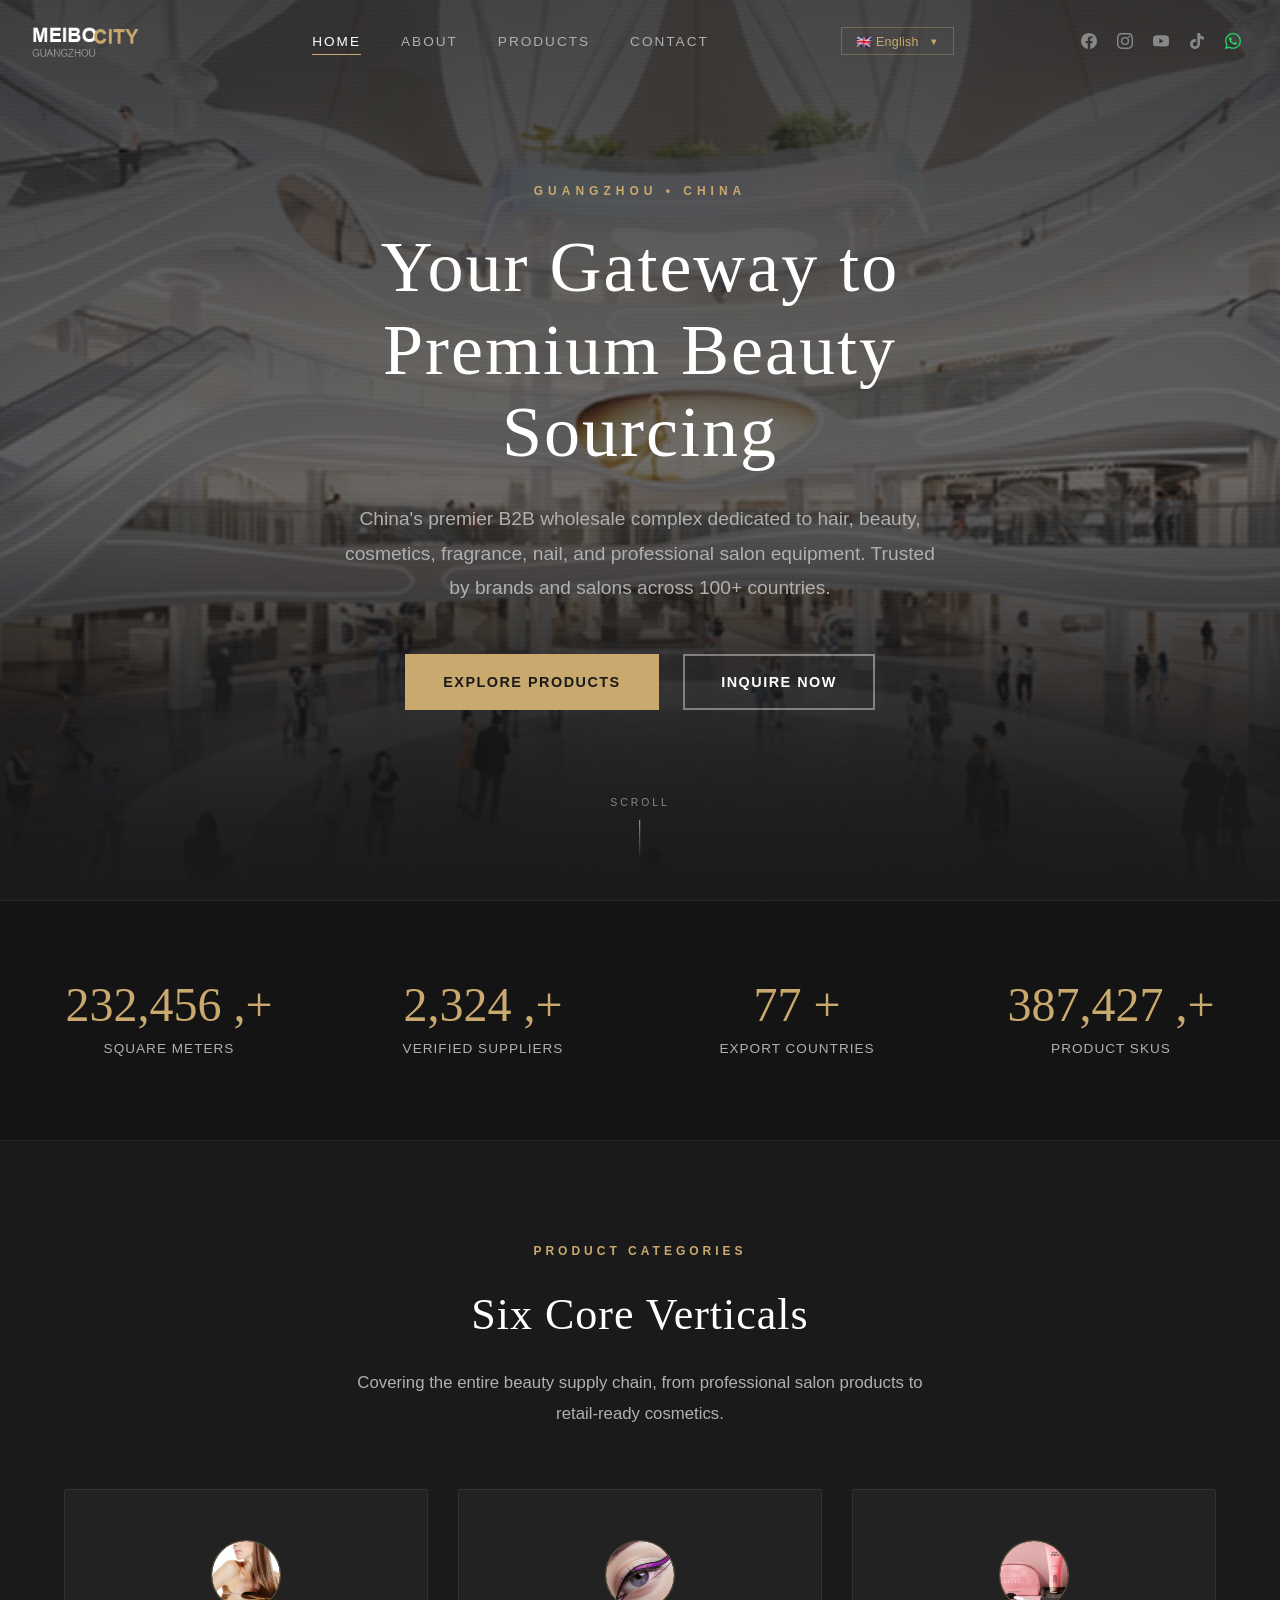
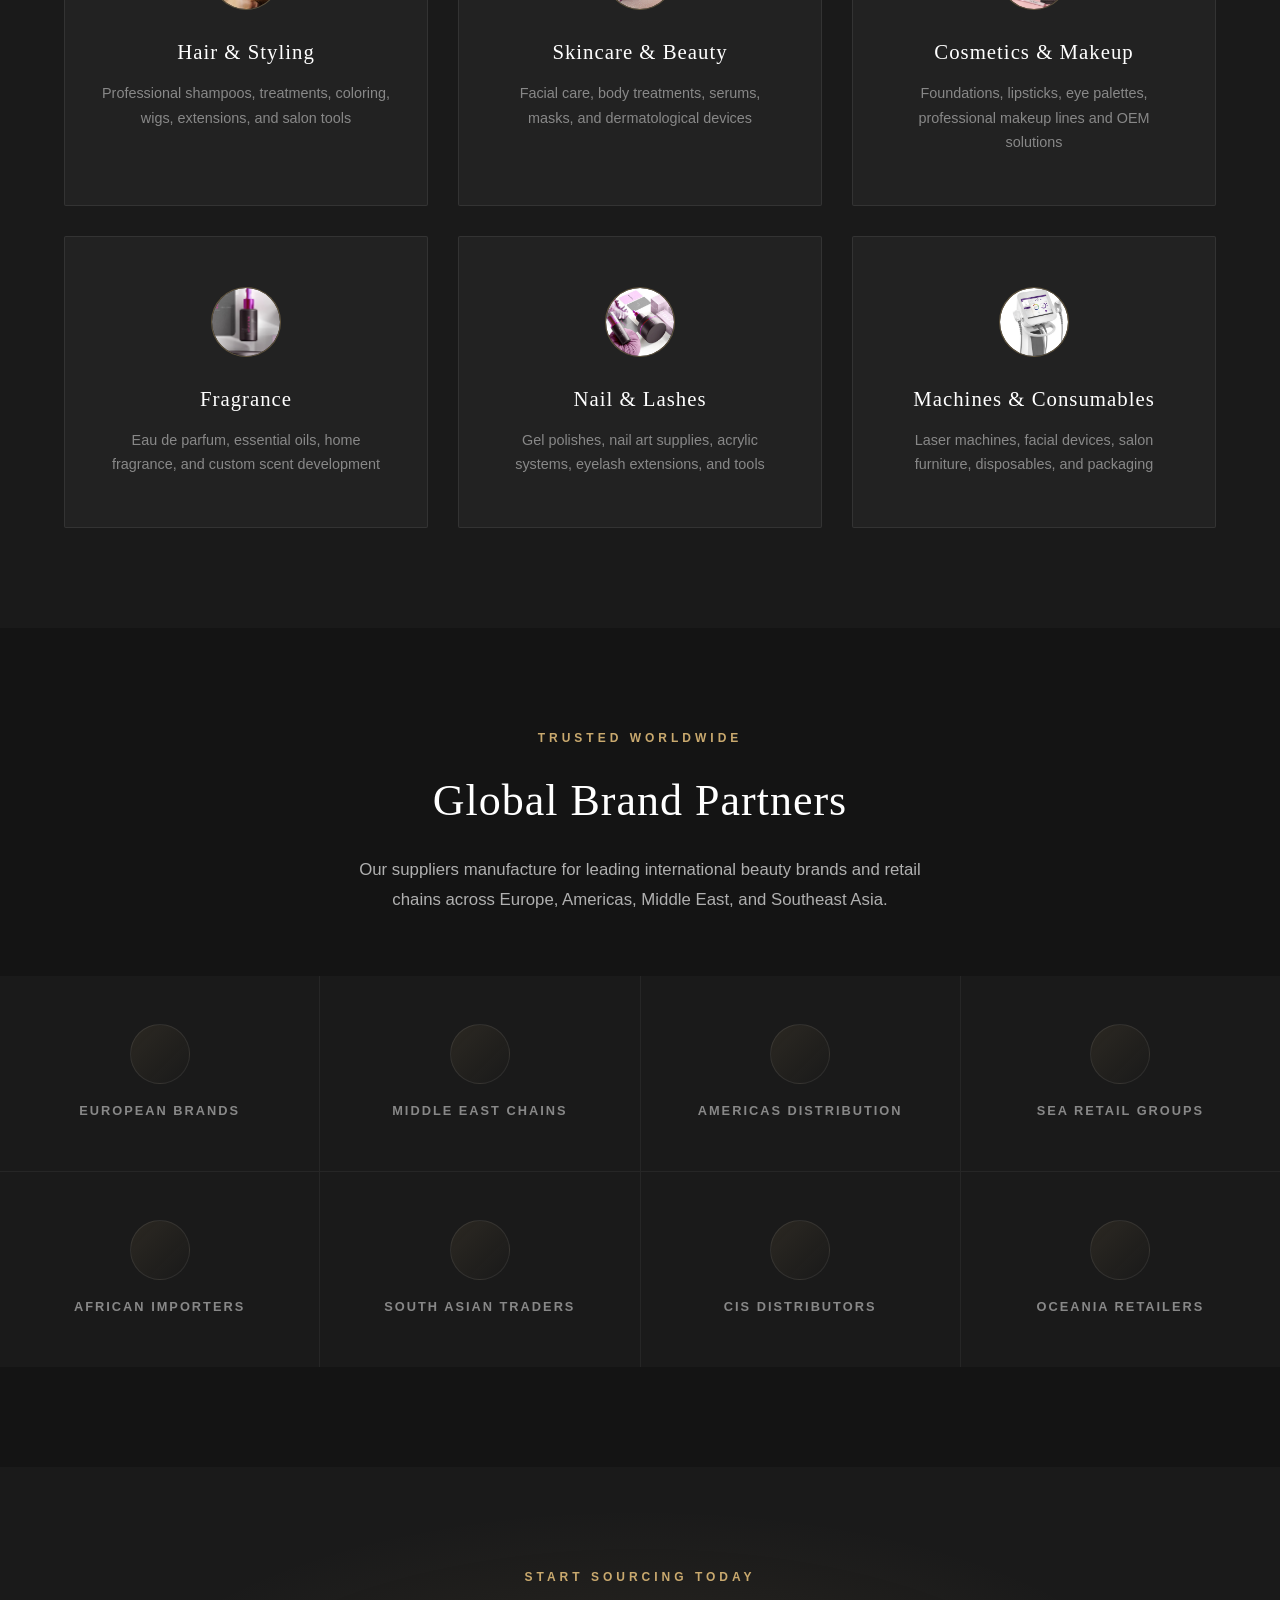
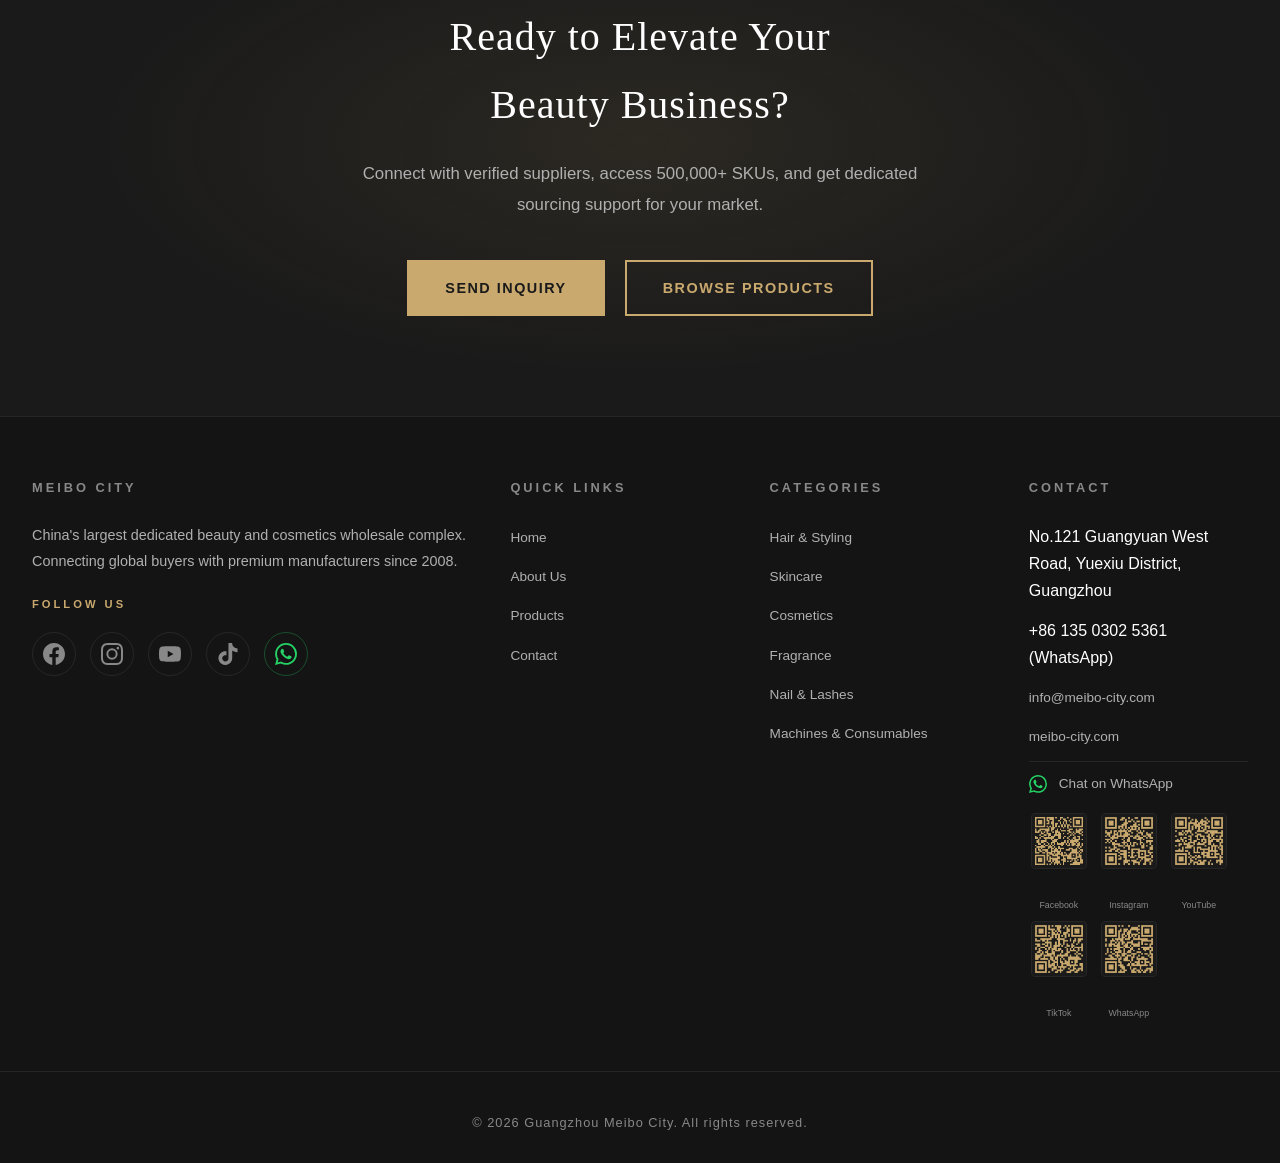
==== index.html @ 860bfc5b "Initial deploy" ====
<!DOCTYPE html>
<html lang="en">
<head>
  <meta charset="UTF-8">
  <meta name="viewport" content="width=device-width, initial-scale=1.0">
  <meta name="description" content="Guangzhou Meibo City - China's premier B2B wholesale hub for hair, beauty, cosmetics, fragrance, nail, and salon equipment. Serving beauty salons and brands worldwide.">
  <meta name="keywords" content="Meibo City, Guangzhou beauty wholesale, hair products wholesale, beauty salon supply, cosmetics wholesale China, nail supply wholesale, salon equipment China, B2B beauty marketplace">
  <meta name="author" content="Guangzhou Meibo City">
  <meta name="robots" content="index, follow">
  <link rel="canonical" href="https://meibo-city.com/">

  <meta property="og:title" content="Guangzhou Meibo City - Premier Beauty B2B Hub">
  <meta property="og:description" content="China's largest beauty & cosmetics wholesale complex. Connecting global buyers with premium suppliers.">
  <meta property="og:url" content="https://meibo-city.com/">
  <meta property="og:type" content="website">
  <meta property="og:site_name" content="Guangzhou Meibo City">
  <meta property="og:locale" content="en_US">

  <meta name="twitter:card" content="summary_large_image">
  <meta name="twitter:title" content="Guangzhou Meibo City - Premier Beauty B2B Hub">
  <meta name="twitter:description" content="China's largest beauty & cosmetics wholesale complex. Connecting global buyers with premium suppliers.">

  <script type="application/ld+json">
  {
    "@context": "https://schema.org",
    "@type": "Organization",
    "name": "Guangzhou Meibo City",
    "url": "https://meibo-city.com",
    "description": "Premier B2B wholesale complex for beauty, hair, cosmetics, fragrance, nail, and salon equipment products.",
    "address": {
      "@type": "PostalAddress",
      "addressLocality": "Guangzhou",
      "addressRegion": "Guangdong",
      "addressCountry": "CN"
    },
    "contactPoint": {
      "@type": "ContactPoint",
      "email": "info@meibo-city.com",
      "contactType": "Sales"
    },
    "sameAs": [
      "https://www.facebook.com/share/1E4ckV6qpv/?mibextid=wwXIfr",
      "https://www.instagram.com/meibocity?igsh=azI5anU0ZTc2cTl3&utm_source=qr",
      "https://youtube.com/@meibocity?si=f6Dp0Gw7u1G5l-f3",
      "https://www.tiktok.com/@meibocity?_r=1&_t=ZS-95cQSNsgq07",
      "https://wa.me/message/3232HV433SLJE1"
    ]
  }
  </script>

  <title>Guangzhou Meibo City - Premier Beauty & Cosmetics B2B Wholesale Hub</title>
  <link rel="stylesheet" href="assets/css/style.css">
  <link rel="icon" type="image/png" href="assets/images/favicon.png">
</head>
<body>

  <header class="site-header">
    <div class="header-inner">
      <a href="index.html" class="logo"><img src="assets/images/logo.png" alt="MEIBO CITY Guangzhou" height="42"></a>
      <nav class="main-nav">
        <ul>
          <li><a href="index.html" class="active" data-i18n="nav.home">Home</a></li>
          <li><a href="about.html" data-i18n="nav.about">About</a></li>
          <li><a href="products.html" data-i18n="nav.products">Products</a></li>
          <li><a href="contact.html" data-i18n="nav.contact">Contact</a></li>
        </ul>
      </nav>
      <div id="lang-switcher" class="lang-switcher"></div>
      <div class="header-social">
          <a href="https://www.facebook.com/share/1E4ckV6qpv/?mibextid=wwXIfr" class="header-social-icon" target="_blank" rel="noopener noreferrer" aria-label="Facebook"><svg xmlns="http://www.w3.org/2000/svg" width="16" height="16" viewBox="0 0 24 24" fill="currentColor"><path d="M24 12.073c0-6.627-5.373-12-12-12s-12 5.373-12 12c0 5.99 4.388 10.954 10.125 11.854v-8.385H7.078v-3.47h3.047V9.43c0-3.007 1.792-4.669 4.533-4.669 1.312 0 2.686.235 2.686.235v2.953H15.83c-1.491 0-1.956.925-1.956 1.874v2.25h3.328l-.532 3.47h-2.796v8.385C19.612 23.027 24 18.062 24 12.073z"/></svg></a>
          <a href="https://www.instagram.com/meibocity?igsh=azI5anU0ZTc2cTl3&utm_source=qr" class="header-social-icon" target="_blank" rel="noopener noreferrer" aria-label="Instagram"><svg xmlns="http://www.w3.org/2000/svg" width="16" height="16" viewBox="0 0 24 24" fill="currentColor"><path d="M12 2.163c3.204 0 3.584.012 4.85.07 3.252.148 4.771 1.691 4.919 4.919.058 1.265.069 1.645.069 4.849 0 3.205-.012 3.584-.069 4.849-.149 3.225-1.664 4.771-4.919 4.919-1.266.058-1.644.07-4.85.07-3.204 0-3.584-.012-4.849-.07-3.26-.149-4.771-1.699-4.919-4.92-.058-1.265-.07-1.644-.07-4.849 0-3.204.013-3.583.07-4.849.149-3.227 1.664-4.771 4.919-4.919 1.266-.057 1.645-.069 4.849-.069zM12 0C8.741 0 8.333.014 7.053.072 2.695.272.273 2.69.073 7.052.014 8.333 0 8.741 0 12c0 3.259.014 3.668.072 4.948.2 4.358 2.618 6.78 6.98 6.98C8.333 23.986 8.741 24 12 24c3.259 0 3.668-.014 4.948-.072 4.354-.2 6.782-2.618 6.979-6.98.059-1.28.073-1.689.073-4.948 0-3.259-.014-3.667-.072-4.947-.196-4.354-2.617-6.78-6.979-6.98C15.668.014 15.259 0 12 0zm0 5.838a6.162 6.162 0 100 12.324 6.162 6.162 0 000-12.324zM12 16a4 4 0 110-8 4 4 0 010 8zm6.406-11.845a1.44 1.44 0 100 2.881 1.44 1.44 0 000-2.881z"/></svg></a>
          <a href="https://youtube.com/@meibocity?si=f6Dp0Gw7u1G5l-f3" class="header-social-icon" target="_blank" rel="noopener noreferrer" aria-label="Youtube"><svg xmlns="http://www.w3.org/2000/svg" width="16" height="16" viewBox="0 0 24 24" fill="currentColor"><path d="M23.498 6.186a3.016 3.016 0 00-2.122-2.136C19.505 3.545 12 3.545 12 3.545s-7.505 0-9.377.505A3.017 3.017 0 00.502 6.186C0 8.07 0 12 0 12s0 3.93.502 5.814a3.016 3.016 0 002.122 2.136c1.871.505 9.376.505 9.376.505s7.505 0 9.377-.505a3.015 3.015 0 002.122-2.136C24 15.93 24 12 24 12s0-3.93-.502-5.814zM9.545 15.568V8.432L15.818 12l-6.273 3.568z"/></svg></a>
          <a href="https://www.tiktok.com/@meibocity?_r=1&_t=ZS-95cQSNsgq07" class="header-social-icon" target="_blank" rel="noopener noreferrer" aria-label="Tiktok"><svg xmlns="http://www.w3.org/2000/svg" width="16" height="16" viewBox="0 0 24 24" fill="currentColor"><path d="M12.525.02c1.31-.02 2.61-.01 3.91-.02.08 1.53.63 3.09 1.75 4.17 1.12 1.11 2.7 1.62 4.24 1.79v4.03c-1.44-.05-2.89-.35-4.2-.97-.57-.26-1.1-.59-1.62-.93-.01 2.92.01 5.84-.02 8.75-.08 1.4-.54 2.79-1.35 3.94-1.31 1.92-3.58 3.17-5.91 3.21-1.43.08-2.86-.31-4.08-1.03-2.02-1.19-3.44-3.37-3.65-5.71-.02-.5-.03-1-.01-1.49.18-1.9 1.12-3.72 2.58-4.96 1.66-1.44 3.98-2.13 6.15-1.72.02 1.48-.04 2.96-.04 4.44-.99-.32-2.15-.23-3.02.37-.63.41-1.11 1.04-1.36 1.75-.21.51-.15 1.07-.14 1.61.24 1.64 1.82 3.02 3.5 2.87 1.12-.01 2.19-.66 2.77-1.61.19-.33.4-.67.41-1.06.1-1.79.06-3.57.07-5.36.01-4.03-.01-8.05.02-12.07z"/></svg></a>
          <a href="https://wa.me/message/3232HV433SLJE1" class="header-social-icon header-social-wa" target="_blank" rel="noopener noreferrer" aria-label="Whatsapp"><svg xmlns="http://www.w3.org/2000/svg" width="16" height="16" viewBox="0 0 24 24" fill="currentColor"><path d="M17.472 14.382c-.297-.149-1.758-.867-2.03-.967-.273-.099-.471-.148-.67.15-.197.297-.767.966-.94 1.164-.173.199-.347.223-.644.075-.297-.15-1.255-.463-2.39-1.475-.883-.788-1.48-1.761-1.653-2.059-.173-.297-.018-.458.13-.606.134-.133.298-.347.446-.52.149-.174.198-.298.298-.497.099-.198.05-.371-.025-.52-.075-.149-.669-1.612-.916-2.207-.242-.579-.487-.5-.669-.51-.173-.008-.371-.01-.57-.01-.198 0-.52.074-.792.372-.272.297-1.04 1.016-1.04 2.479 0 1.462 1.065 2.875 1.213 3.074.149.198 2.096 3.2 5.077 4.487.709.306 1.262.489 1.694.625.712.227 1.36.195 1.871.118.571-.085 1.758-.719 2.006-1.413.248-.694.248-1.289.173-1.413-.074-.124-.272-.198-.57-.347m-5.421 7.403h-.004a9.87 9.87 0 01-5.031-1.378l-.361-.214-3.741.982.998-3.648-.235-.374a9.86 9.86 0 01-1.51-5.26c.001-5.45 4.436-9.884 9.888-9.884 2.64 0 5.122 1.03 6.988 2.898a9.825 9.825 0 012.893 6.994c-.003 5.45-4.437 9.884-9.885 9.884m8.413-18.297A11.815 11.815 0 0012.05 0C5.495 0 .16 5.335.157 11.892c0 2.096.547 4.142 1.588 5.945L.057 24l6.305-1.654a11.882 11.882 0 005.683 1.448h.005c6.554 0 11.89-5.335 11.893-11.893a11.821 11.821 0 00-3.48-8.413z"/></svg></a>
      </div>
      <div class="menu-toggle">
        <span></span>
        <span></span>
        <span></span>
      </div>
    </div>
  </header>

  <section class="hero hero-bg" id="home">
    <div class="hero-content">
      <p class="hero-tag" data-i18n="index.hero.tag">Guangzhou &bull; China</p>
      <h1 class="hero-title" data-i18n="index.hero.title">Your Gateway to<br>Premium Beauty Sourcing</h1>
      <p class="hero-subtitle" data-i18n="index.hero.subtitle">
        China's premier B2B wholesale complex dedicated to hair, beauty, cosmetics,
        fragrance, nail, and professional salon equipment. Trusted by brands and
        salons across 100+ countries.
      </p>
      <div class="hero-cta">
        <a href="products.html" class="btn btn-gold" data-i18n="index.hero.cta1">Explore Products</a>
        <a href="contact.html" class="btn btn-outline" data-i18n="index.hero.cta2">Inquire Now</a>
      </div>
    </div>
    <div class="hero-scroll">
      <span data-i18n="index.hero.scroll">Scroll</span>
      <div class="line"></div>
    </div>
  </section>

  <section class="stats-section">
    <div class="stats-grid">
      <div class="stat-item reveal">
        <div class="stat-number" data-target="300000">300,000+</div>
        <div class="stat-label" data-i18n="index.stats.sqm">Square Meters</div>
      </div>
      <div class="stat-item reveal">
        <div class="stat-number" data-target="3000">3,000+</div>
        <div class="stat-label" data-i18n="index.stats.suppliers">Verified Suppliers</div>
      </div>
      <div class="stat-item reveal">
        <div class="stat-number" data-target="100">100+</div>
        <div class="stat-label" data-i18n="index.stats.countries">Export Countries</div>
      </div>
      <div class="stat-item reveal">
        <div class="stat-number" data-target="500000">500,000+</div>
        <div class="stat-label" data-i18n="index.stats.sku">Product SKUs</div>
      </div>
    </div>
  </section>

  <section class="section-padding" id="categories">
    <div class="container">
      <div class="section-header reveal">
        <span class="section-tag" data-i18n="index.cat.tag">Product Categories</span>
        <h2 class="section-title" data-i18n="index.cat.title">Six Core Verticals</h2>
        <p class="section-subtitle" data-i18n="index.cat.subtitle">
          Covering the entire beauty supply chain, from professional salon products
          to retail-ready cosmetics.
        </p>
      </div>
      <div class="categories-grid">
        <a href="products.html" class="category-card reveal">
          <div class="category-icon"><img src="assets/images/category-hair.jpg" alt="Hair &amp; Styling" loading="lazy"></div>
          <h3 data-i18n="index.cat.hair">Hair &amp; Styling</h3>
          <p data-i18n="index.cat.hair.desc">Professional shampoos, treatments, coloring, wigs, extensions, and salon tools</p>
        </a>
        <a href="products.html" class="category-card reveal">
          <div class="category-icon"><img src="assets/images/category-skincare.jpg" alt="Skincare &amp; Beauty" loading="lazy"></div>
          <h3 data-i18n="index.cat.skincare">Skincare &amp; Beauty</h3>
          <p data-i18n="index.cat.skincare.desc">Facial care, body treatments, serums, masks, and dermatological devices</p>
        </a>
        <a href="products.html" class="category-card reveal">
          <div class="category-icon"><img src="assets/images/category-cosmetics.jpg" alt="Cosmetics &amp; Makeup" loading="lazy"></div>
          <h3 data-i18n="index.cat.cosmetics">Cosmetics &amp; Makeup</h3>
          <p data-i18n="index.cat.cosmetics.desc">Foundations, lipsticks, eye palettes, professional makeup lines and OEM solutions</p>
        </a>
        <a href="products.html" class="category-card reveal">
          <div class="category-icon"><img src="assets/images/category-packaging.jpg" alt="Fragrance" loading="lazy"></div>
          <h3 data-i18n="index.cat.fragrance">Fragrance</h3>
          <p data-i18n="index.cat.fragrance.desc">Eau de parfum, essential oils, home fragrance, and custom scent development</p>
        </a>
        <a href="products.html" class="category-card reveal">
          <div class="category-icon"><img src="assets/images/category-oem.jpg" alt="Nail &amp; Lashes" loading="lazy"></div>
          <h3 data-i18n="index.cat.nail">Nail &amp; Lashes</h3>
          <p data-i18n="index.cat.nail.desc">Gel polishes, nail art supplies, acrylic systems, eyelash extensions, and tools</p>
        </a>
        <a href="products.html" class="category-card reveal">
          <div class="category-icon"><img src="assets/images/category-equipment.jpg" alt="Machines &amp; Consumables" loading="lazy"></div>
          <h3 data-i18n="index.cat.machines">Machines &amp; Consumables</h3>
          <p data-i18n="index.cat.machines.desc">Laser machines, facial devices, salon furniture, disposables, and packaging</p>
        </a>
      </div>
    </div>
  </section>

  <section class="partners-section section-padding">
    <div class="container">
      <div class="section-header reveal">
        <span class="section-tag" data-i18n="index.partners.tag">Trusted Worldwide</span>
        <h2 class="section-title" data-i18n="index.partners.title">Global Brand Partners</h2>
        <p class="section-subtitle" data-i18n="index.partners.subtitle">
          Our suppliers manufacture for leading international beauty brands and
          retail chains across Europe, Americas, Middle East, and Southeast Asia.
        </p>
      </div>
    </div>
    <div class="partners-grid reveal">
      <div class="partner-item"><div class="partner-placeholder"><div class="partner-icon"></div><span class="partner-name" data-i18n="index.partner.eu">European Brands</span></div></div>
      <div class="partner-item"><div class="partner-placeholder"><div class="partner-icon"></div><span class="partner-name" data-i18n="index.partner.me">Middle East Chains</span></div></div>
      <div class="partner-item"><div class="partner-placeholder"><div class="partner-icon"></div><span class="partner-name" data-i18n="index.partner.am">Americas Distribution</span></div></div>
      <div class="partner-item"><div class="partner-placeholder"><div class="partner-icon"></div><span class="partner-name" data-i18n="index.partner.sea">SEA Retail Groups</span></div></div>
      <div class="partner-item"><div class="partner-placeholder"><div class="partner-icon"></div><span class="partner-name" data-i18n="index.partner.af">African Importers</span></div></div>
      <div class="partner-item"><div class="partner-placeholder"><div class="partner-icon"></div><span class="partner-name" data-i18n="index.partner.sa">South Asian Traders</span></div></div>
      <div class="partner-item"><div class="partner-placeholder"><div class="partner-icon"></div><span class="partner-name" data-i18n="index.partner.cis">CIS Distributors</span></div></div>
      <div class="partner-item"><div class="partner-placeholder"><div class="partner-icon"></div><span class="partner-name" data-i18n="index.partner.oc">Oceania Retailers</span></div></div>
    </div>
  </section>

  <section class="cta-section" id="cta">
    <div class="container reveal">
      <span class="section-tag" data-i18n="index.cta.tag">Start Sourcing Today</span>
      <h2 class="section-title" data-i18n="index.cta.title">Ready to Elevate Your<br>Beauty Business?</h2>
      <p class="section-subtitle" data-i18n="index.cta.subtitle">
        Connect with verified suppliers, access 500,000+ SKUs, and get dedicated
        sourcing support for your market.
      </p>
      <div class="cta-buttons">
        <a href="contact.html" class="btn btn-gold" data-i18n="index.cta.btn1">Send Inquiry</a>
        <a href="products.html" class="btn btn-outline-gold" data-i18n="index.cta.btn2">Browse Products</a>
      </div>
    </div>
  </section>

  <footer class="site-footer">
    <div class="footer-grid">
      <div class="footer-col">
        <h4 data-i18n="footer.about.title">Meibo City</h4>
        <p data-i18n="footer.about.desc">
          China's largest dedicated beauty and cosmetics wholesale complex.
          Connecting global buyers with premium manufacturers since 2008.
        </p>
        <div class="footer-social">
          <span class="footer-follow-label">Follow Us</span>
          <a href="https://www.facebook.com/share/1E4ckV6qpv/?mibextid=wwXIfr" class="footer-social-icon" target="_blank" rel="noopener noreferrer" aria-label="Facebook"><svg xmlns="http://www.w3.org/2000/svg" width="22" height="22" viewBox="0 0 24 24" fill="currentColor"><path d="M24 12.073c0-6.627-5.373-12-12-12s-12 5.373-12 12c0 5.99 4.388 10.954 10.125 11.854v-8.385H7.078v-3.47h3.047V9.43c0-3.007 1.792-4.669 4.533-4.669 1.312 0 2.686.235 2.686.235v2.953H15.83c-1.491 0-1.956.925-1.956 1.874v2.25h3.328l-.532 3.47h-2.796v8.385C19.612 23.027 24 18.062 24 12.073z"/></svg></a>
          <a href="https://www.instagram.com/meibocity?igsh=azI5anU0ZTc2cTl3&utm_source=qr" class="footer-social-icon" target="_blank" rel="noopener noreferrer" aria-label="Instagram"><svg xmlns="http://www.w3.org/2000/svg" width="22" height="22" viewBox="0 0 24 24" fill="currentColor"><path d="M12 2.163c3.204 0 3.584.012 4.85.07 3.252.148 4.771 1.691 4.919 4.919.058 1.265.069 1.645.069 4.849 0 3.205-.012 3.584-.069 4.849-.149 3.225-1.664 4.771-4.919 4.919-1.266.058-1.644.07-4.85.07-3.204 0-3.584-.012-4.849-.07-3.26-.149-4.771-1.699-4.919-4.92-.058-1.265-.07-1.644-.07-4.849 0-3.204.013-3.583.07-4.849.149-3.227 1.664-4.771 4.919-4.919 1.266-.057 1.645-.069 4.849-.069zM12 0C8.741 0 8.333.014 7.053.072 2.695.272.273 2.69.073 7.052.014 8.333 0 8.741 0 12c0 3.259.014 3.668.072 4.948.2 4.358 2.618 6.78 6.98 6.98C8.333 23.986 8.741 24 12 24c3.259 0 3.668-.014 4.948-.072 4.354-.2 6.782-2.618 6.979-6.98.059-1.28.073-1.689.073-4.948 0-3.259-.014-3.667-.072-4.947-.196-4.354-2.617-6.78-6.979-6.98C15.668.014 15.259 0 12 0zm0 5.838a6.162 6.162 0 100 12.324 6.162 6.162 0 000-12.324zM12 16a4 4 0 110-8 4 4 0 010 8zm6.406-11.845a1.44 1.44 0 100 2.881 1.44 1.44 0 000-2.881z"/></svg></a>
          <a href="https://youtube.com/@meibocity?si=f6Dp0Gw7u1G5l-f3" class="footer-social-icon" target="_blank" rel="noopener noreferrer" aria-label="Youtube"><svg xmlns="http://www.w3.org/2000/svg" width="22" height="22" viewBox="0 0 24 24" fill="currentColor"><path d="M23.498 6.186a3.016 3.016 0 00-2.122-2.136C19.505 3.545 12 3.545 12 3.545s-7.505 0-9.377.505A3.017 3.017 0 00.502 6.186C0 8.07 0 12 0 12s0 3.93.502 5.814a3.016 3.016 0 002.122 2.136c1.871.505 9.376.505 9.376.505s7.505 0 9.377-.505a3.015 3.015 0 002.122-2.136C24 15.93 24 12 24 12s0-3.93-.502-5.814zM9.545 15.568V8.432L15.818 12l-6.273 3.568z"/></svg></a>
          <a href="https://www.tiktok.com/@meibocity?_r=1&_t=ZS-95cQSNsgq07" class="footer-social-icon" target="_blank" rel="noopener noreferrer" aria-label="Tiktok"><svg xmlns="http://www.w3.org/2000/svg" width="22" height="22" viewBox="0 0 24 24" fill="currentColor"><path d="M12.525.02c1.31-.02 2.61-.01 3.91-.02.08 1.53.63 3.09 1.75 4.17 1.12 1.11 2.7 1.62 4.24 1.79v4.03c-1.44-.05-2.89-.35-4.2-.97-.57-.26-1.1-.59-1.62-.93-.01 2.92.01 5.84-.02 8.75-.08 1.4-.54 2.79-1.35 3.94-1.31 1.92-3.58 3.17-5.91 3.21-1.43.08-2.86-.31-4.08-1.03-2.02-1.19-3.44-3.37-3.65-5.71-.02-.5-.03-1-.01-1.49.18-1.9 1.12-3.72 2.58-4.96 1.66-1.44 3.98-2.13 6.15-1.72.02 1.48-.04 2.96-.04 4.44-.99-.32-2.15-.23-3.02.37-.63.41-1.11 1.04-1.36 1.75-.21.51-.15 1.07-.14 1.61.24 1.64 1.82 3.02 3.5 2.87 1.12-.01 2.19-.66 2.77-1.61.19-.33.4-.67.41-1.06.1-1.79.06-3.57.07-5.36.01-4.03-.01-8.05.02-12.07z"/></svg></a>
          <a href="https://wa.me/message/3232HV433SLJE1" class="footer-social-icon footer-social-wa" target="_blank" rel="noopener noreferrer" aria-label="Whatsapp"><svg xmlns="http://www.w3.org/2000/svg" width="22" height="22" viewBox="0 0 24 24" fill="currentColor"><path d="M17.472 14.382c-.297-.149-1.758-.867-2.03-.967-.273-.099-.471-.148-.67.15-.197.297-.767.966-.94 1.164-.173.199-.347.223-.644.075-.297-.15-1.255-.463-2.39-1.475-.883-.788-1.48-1.761-1.653-2.059-.173-.297-.018-.458.13-.606.134-.133.298-.347.446-.52.149-.174.198-.298.298-.497.099-.198.05-.371-.025-.52-.075-.149-.669-1.612-.916-2.207-.242-.579-.487-.5-.669-.51-.173-.008-.371-.01-.57-.01-.198 0-.52.074-.792.372-.272.297-1.04 1.016-1.04 2.479 0 1.462 1.065 2.875 1.213 3.074.149.198 2.096 3.2 5.077 4.487.709.306 1.262.489 1.694.625.712.227 1.36.195 1.871.118.571-.085 1.758-.719 2.006-1.413.248-.694.248-1.289.173-1.413-.074-.124-.272-.198-.57-.347m-5.421 7.403h-.004a9.87 9.87 0 01-5.031-1.378l-.361-.214-3.741.982.998-3.648-.235-.374a9.86 9.86 0 01-1.51-5.26c.001-5.45 4.436-9.884 9.888-9.884 2.64 0 5.122 1.03 6.988 2.898a9.825 9.825 0 012.893 6.994c-.003 5.45-4.437 9.884-9.885 9.884m8.413-18.297A11.815 11.815 0 0012.05 0C5.495 0 .16 5.335.157 11.892c0 2.096.547 4.142 1.588 5.945L.057 24l6.305-1.654a11.882 11.882 0 005.683 1.448h.005c6.554 0 11.89-5.335 11.893-11.893a11.821 11.821 0 00-3.48-8.413z"/></svg></a>
        </div>
      </div>
      <div class="footer-col">
        <h4 data-i18n="footer.quick.title">Quick Links</h4>
        <ul>
          <li><a href="index.html" data-i18n="footer.quick.home">Home</a></li>
          <li><a href="about.html" data-i18n="footer.quick.about">About Us</a></li>
          <li><a href="products.html" data-i18n="footer.quick.products">Products</a></li>
          <li><a href="contact.html" data-i18n="footer.quick.contact">Contact</a></li>
        </ul>
      </div>
      <div class="footer-col">
        <h4 data-i18n="footer.cat.title">Categories</h4>
        <ul>
          <li><a href="products.html" data-i18n="footer.cat.hair">Hair &amp; Styling</a></li>
          <li><a href="products.html" data-i18n="footer.cat.skincare">Skincare</a></li>
          <li><a href="products.html" data-i18n="footer.cat.cosmetics">Cosmetics</a></li>
          <li><a href="products.html" data-i18n="footer.cat.fragrance">Fragrance</a></li>
          <li><a href="products.html" data-i18n="footer.cat.nail">Nail &amp; Lashes</a></li>
          <li><a href="products.html" data-i18n="footer.cat.machines">Machines &amp; Consumables</a></li>
        </ul>
      </div>
      <div class="footer-col">
        <h4 data-i18n="footer.contact.title">Contact</h4>
        <ul>
          <li data-i18n="footer.contact.address">No.121 Guangyuan West Road, Yuexiu District, Guangzhou</li>
          <li><span data-i18n="footer.contact.phone">+86 135 0302 5361 (WhatsApp)</span></li>
          <li><a href="mailto:info@meibo-city.com" data-i18n="footer.contact.email">info@meibo-city.com</a></li>
          <li><a href="https://meibo-city.com">meibo-city.com</a></li>
          <li class="footer-wa-contact">
            <a href="https://wa.me/message/3232HV433SLJE1" target="_blank" rel="noopener noreferrer">
              <svg xmlns="http://www.w3.org/2000/svg" width="18" height="18" viewBox="0 0 24 24" fill="#25D366" style="vertical-align:middle;margin-right:6px;"><path d="M17.472 14.382c-.297-.149-1.758-.867-2.03-.967-.273-.099-.471-.148-.67.15-.197.297-.767.966-.94 1.164-.173.199-.347.223-.644.075-.297-.15-1.255-.463-2.39-1.475-.883-.788-1.48-1.761-1.653-2.059-.173-.297-.018-.458.13-.606.134-.133.298-.347.446-.52.149-.174.198-.298.298-.497.099-.198.05-.371-.025-.52-.075-.149-.669-1.612-.916-2.207-.242-.579-.487-.5-.669-.51-.173-.008-.371-.01-.57-.01-.198 0-.52.074-.792.372-.272.297-1.04 1.016-1.04 2.479 0 1.462 1.065 2.875 1.213 3.074.149.198 2.096 3.2 5.077 4.487.709.306 1.262.489 1.694.625.712.227 1.36.195 1.871.118.571-.085 1.758-.719 2.006-1.413.248-.694.248-1.289.173-1.413-.074-.124-.272-.198-.57-.347m-5.421 7.403h-.004a9.87 9.87 0 01-5.031-1.378l-.361-.214-3.741.982.998-3.648-.235-.374a9.86 9.86 0 01-1.51-5.26c.001-5.45 4.436-9.884 9.888-9.884 2.64 0 5.122 1.03 6.988 2.898a9.825 9.825 0 012.893 6.994c-.003 5.45-4.437 9.884-9.885 9.884m8.413-18.297A11.815 11.815 0 0012.05 0C5.495 0 .16 5.335.157 11.892c0 2.096.547 4.142 1.588 5.945L.057 24l6.305-1.654a11.882 11.882 0 005.683 1.448h.005c6.554 0 11.89-5.335 11.893-11.893a11.821 11.821 0 00-3.48-8.413z"/></svg>
              Chat on WhatsApp
            </a>
          </li>
          <li style="margin-top:12px;">
            <div class="footer-qr-grid">
              <div class="footer-qr-item"><img src="assets/images/qr-facebook.png" alt="Facebook QR"><br><small>Facebook</small></div>
              <div class="footer-qr-item"><img src="assets/images/qr-instagram.png" alt="Instagram QR"><br><small>Instagram</small></div>
              <div class="footer-qr-item"><img src="assets/images/qr-youtube.png" alt="YouTube QR"><br><small>YouTube</small></div>
              <div class="footer-qr-item"><img src="assets/images/qr-tiktok.png" alt="TikTok QR"><br><small>TikTok</small></div>
              <div class="footer-qr-item"><img src="assets/images/qr-whatsapp.png" alt="WhatsApp QR"><br><small>WhatsApp</small></div>
            </div>
          </li>
        </ul>
      </div>
    </div>
    <div class="footer-bottom">
      <p data-i18n="footer.copyright">&copy; 2026 Guangzhou Meibo City. All rights reserved.</p>
    </div>
  </footer>

  <script src="assets/js/i18n.js"></script>
  <script src="assets/js/main.js"></script>
</body>
</html>
---- assets/css/style.css ----
/* ============================================================
   Guangzhou Meibo City - Premium B2B Foreign Trade Website
   Color Scheme: Dark (#1a1a1a) + Gold (#c9a96e) + White (#fff)
   ============================================================ */

/* --- CSS Variables --- */
:root {
  --bg-primary: #1a1a1a;
  --bg-secondary: #141414;
  --bg-card: #222222;
  --bg-card-hover: #2a2a2a;
  --gold: #c9a96e;
  --gold-light: #d4b87a;
  --gold-dark: #a88a4e;
  --text-primary: #ffffff;
  --text-secondary: #b0b0b0;
  --text-muted: #888888;
  --border-subtle: rgba(255, 255, 255, 0.08);
  --border-gold: rgba(201, 169, 110, 0.3);
  --transition-smooth: 0.4s cubic-bezier(0.25, 0.46, 0.45, 0.94);
  --font-heading: 'Georgia', 'Times New Roman', serif;
  --font-body: 'Segoe UI', 'Helvetica Neue', Arial, sans-serif;
  --max-width: 1280px;
}

/* --- Reset & Base --- */
*, *::before, *::after {
  margin: 0;
  padding: 0;
  box-sizing: border-box;
}

html {
  scroll-behavior: smooth;
  font-size: 16px;
}

body {
  font-family: var(--font-body);
  background-color: var(--bg-primary);
  color: var(--text-primary);
  line-height: 1.7;
  -webkit-font-smoothing: antialiased;
  -moz-osx-font-smoothing: grayscale;
  overflow-x: hidden;
}

a {
  text-decoration: none;
  color: inherit;
  transition: color var(--transition-smooth);
}

a:hover {
  color: var(--gold);
}

img {
  max-width: 100%;
  display: block;
}

ul {
  list-style: none;
}

.container {
  max-width: var(--max-width);
  margin: 0 auto;
  padding: 0 2rem;
}

/* --- Utility Classes --- */
.section-padding {
  padding: 100px 0;
}

.section-header {
  text-align: center;
  margin-bottom: 60px;
}

.section-tag {
  font-family: var(--font-body);
  font-size: 0.75rem;
  font-weight: 600;
  text-transform: uppercase;
  letter-spacing: 4px;
  color: var(--gold);
  margin-bottom: 16px;
  display: block;
}

.section-title {
  font-family: var(--font-heading);
  font-size: 2.75rem;
  font-weight: 400;
  letter-spacing: 1px;
  color: var(--text-primary);
  margin-bottom: 16px;
}

.section-subtitle {
  font-size: 1.05rem;
  color: var(--text-secondary);
  max-width: 600px;
  margin: 0 auto;
  line-height: 1.8;
}

.gold-text {
  color: var(--gold);
}

.btn {
  display: inline-block;
  padding: 14px 36px;
  font-size: 0.9rem;
  font-weight: 600;
  letter-spacing: 1.5px;
  text-transform: uppercase;
  border: 2px solid transparent;
  cursor: pointer;
  transition: all var(--transition-smooth);
  position: relative;
  overflow: hidden;
}

.btn-gold {
  background-color: var(--gold);
  color: var(--bg-primary);
  border-color: var(--gold);
}

.btn-gold:hover {
  background-color: var(--gold-light);
  border-color: var(--gold-light);
  color: var(--bg-primary);
}

.btn-outline {
  background: transparent;
  color: var(--text-primary);
  border-color: rgba(255, 255, 255, 0.4);
}

.btn-outline:hover {
  border-color: var(--gold);
  color: var(--gold);
}

.btn-outline-gold {
  background: transparent;
  color: var(--gold);
  border-color: var(--gold);
}

.btn-outline-gold:hover {
  background: var(--gold);
  color: var(--bg-primary);
}

/* --- Header / Navigation --- */
.site-header {
  position: fixed;
  top: 0;
  left: 0;
  width: 100%;
  z-index: 1000;
  padding: 20px 0;
  transition: all var(--transition-smooth);
}

.site-header.scrolled {
  background-color: rgba(20, 20, 20, 0.95);
  backdrop-filter: blur(20px);
  -webkit-backdrop-filter: blur(20px);
  padding: 12px 0;
  box-shadow: 0 2px 30px rgba(0, 0, 0, 0.5);
}

.header-inner {
  display: flex;
  justify-content: space-between;
  align-items: center;
  max-width: var(--max-width);
  margin: 0 auto;
  padding: 0 2rem;
}

.logo {
  font-family: var(--font-heading);
  font-size: 1.5rem;
  letter-spacing: 3px;
  color: var(--text-primary);
  transition: color var(--transition-smooth);
  display: flex;
  align-items: center;
}

.logo img {
  height: 42px;
  width: auto;
  display: block;
}

.logo:hover {
  color: var(--gold);
}

.logo .logo-gold {
  color: var(--gold);
}

.main-nav ul {
  display: flex;
  gap: 40px;
}

.main-nav a {
  font-size: 0.85rem;
  font-weight: 500;
  letter-spacing: 2px;
  text-transform: uppercase;
  color: var(--text-secondary);
  position: relative;
  padding: 4px 0;
}

.main-nav a::after {
  content: '';
  position: absolute;
  bottom: -2px;
  left: 0;
  width: 0;
  height: 1px;
  background-color: var(--gold);
  transition: width var(--transition-smooth);
}

.main-nav a:hover,
.main-nav a.active {
  color: var(--text-primary);
}

.main-nav a:hover::after,
.main-nav a.active::after {
  width: 100%;
}

/* Mobile Menu Toggle */
.menu-toggle {
  display: none;
  flex-direction: column;
  gap: 5px;
  cursor: pointer;
  z-index: 1001;
}

.menu-toggle span {
  display: block;
  width: 28px;
  height: 2px;
  background-color: var(--text-primary);
  transition: all 0.3s ease;
}

.menu-toggle.active span:nth-child(1) {
  transform: rotate(45deg) translate(5px, 5px);
}

.menu-toggle.active span:nth-child(2) {
  opacity: 0;
}

.menu-toggle.active span:nth-child(3) {
  transform: rotate(-45deg) translate(5px, -5px);
}

/* --- Hero Section --- */
.hero {
  min-height: 100vh;
  display: flex;
  align-items: center;
  justify-content: center;
  position: relative;
  background:
    radial-gradient(ellipse at 30% 50%, rgba(201, 169, 110, 0.08) 0%, transparent 50%),
    radial-gradient(ellipse at 70% 30%, rgba(201, 169, 110, 0.05) 0%, transparent 50%),
    var(--bg-primary);
  text-align: center;
  overflow: hidden;
}

/* Hero with background image from Chinese site */
.hero-bg {
  background:
    radial-gradient(ellipse at 30% 50%, rgba(201, 169, 110, 0.06) 0%, transparent 50%),
    radial-gradient(ellipse at 70% 30%, rgba(201, 169, 110, 0.04) 0%, transparent 50%),
    linear-gradient(180deg, rgba(10,10,12,0.75) 0%, rgba(10,10,12,0.6) 50%, rgba(10,10,12,0.85) 100%),
    url('../images/banner-hero.jpg') center/cover no-repeat;
}

.hero-bg::before {
  content: '';
  position: absolute;
  top: 0;
  left: 0;
  width: 100%;
  height: 100%;
  background: linear-gradient(180deg, transparent 60%, var(--bg-primary) 100%);
  pointer-events: none;
  z-index: 1;
}

.hero-bg .hero-content {
  z-index: 3;
}

.hero-bg .hero-scroll {
  z-index: 3;
}

.hero::before {
  content: '';
  position: absolute;
  top: 0;
  left: 0;
  width: 100%;
  height: 100%;
  background:
    linear-gradient(180deg, transparent 60%, var(--bg-primary) 100%),
    repeating-linear-gradient(
      0deg,
      transparent,
      transparent 2px,
      rgba(255, 255, 255, 0.01) 2px,
      rgba(255, 255, 255, 0.01) 4px
    );
  pointer-events: none;
}

.hero-content {
  position: relative;
  z-index: 2;
  max-width: 800px;
  padding: 0 2rem;
}

.hero-tag {
  font-size: 0.75rem;
  font-weight: 600;
  letter-spacing: 5px;
  text-transform: uppercase;
  color: var(--gold);
  margin-bottom: 24px;
  opacity: 0;
  animation: fadeInUp 0.8s ease 0.2s forwards;
}

.hero-title {
  font-family: var(--font-heading);
  font-size: 4.5rem;
  font-weight: 400;
  line-height: 1.15;
  letter-spacing: 2px;
  color: var(--text-primary);
  margin-bottom: 28px;
  opacity: 0;
  animation: fadeInUp 0.8s ease 0.4s forwards;
}

.hero-subtitle {
  font-size: 1.2rem;
  color: var(--text-secondary);
  line-height: 1.8;
  margin-bottom: 48px;
  max-width: 600px;
  margin-left: auto;
  margin-right: auto;
  opacity: 0;
  animation: fadeInUp 0.8s ease 0.6s forwards;
}

.hero-cta {
  opacity: 0;
  animation: fadeInUp 0.8s ease 0.8s forwards;
}

.hero-cta .btn {
  margin: 0 10px;
}

.hero-scroll {
  position: absolute;
  bottom: 40px;
  left: 50%;
  transform: translateX(-50%);
  display: flex;
  flex-direction: column;
  align-items: center;
  gap: 8px;
  opacity: 0;
  animation: fadeIn 1s ease 1.2s forwards;
}

.hero-scroll span {
  font-size: 0.65rem;
  letter-spacing: 3px;
  text-transform: uppercase;
  color: var(--text-muted);
}

.hero-scroll .line {
  width: 1px;
  height: 40px;
  background: linear-gradient(180deg, var(--gold), transparent);
  animation: scrollLine 2s ease-in-out infinite;
}

/* --- Stats Section --- */
.stats-section {
  padding: 80px 0;
  background-color: var(--bg-secondary);
  border-top: 1px solid var(--border-subtle);
  border-bottom: 1px solid var(--border-subtle);
}

.stats-grid {
  display: grid;
  grid-template-columns: repeat(4, 1fr);
  gap: 40px;
  max-width: var(--max-width);
  margin: 0 auto;
  padding: 0 2rem;
}

.stat-item {
  text-align: center;
}

.stat-number {
  font-family: var(--font-heading);
  font-size: 3rem;
  color: var(--gold);
  line-height: 1;
  margin-bottom: 8px;
}

.stat-plus {
  font-size: 1.5rem;
  color: var(--gold);
}

.stat-label {
  font-size: 0.85rem;
  color: var(--text-secondary);
  letter-spacing: 1px;
  text-transform: uppercase;
}

/* --- Category Section --- */
.categories-grid {
  display: grid;
  grid-template-columns: repeat(3, 1fr);
  gap: 30px;
  max-width: var(--max-width);
  margin: 0 auto;
  padding: 0 2rem;
}

.category-card {
  background-color: var(--bg-card);
  border: 1px solid var(--border-subtle);
  padding: 50px 36px;
  text-align: center;
  transition: all var(--transition-smooth);
  position: relative;
  overflow: hidden;
  cursor: pointer;
  border-radius: 2px;
}

.category-card::before {
  content: '';
  position: absolute;
  top: 0;
  left: 0;
  width: 100%;
  height: 3px;
  background: var(--gold);
  transform: scaleX(0);
  transform-origin: left;
  transition: transform var(--transition-smooth);
}

.category-card:hover {
  background-color: var(--bg-card-hover);
  border-color: var(--border-gold);
  transform: translateY(-6px);
  box-shadow: 0 20px 60px rgba(0, 0, 0, 0.4);
}

.category-card:hover::before {
  transform: scaleX(1);
}

.category-icon {
  width: 70px;
  height: 70px;
  margin: 0 auto 24px;
  background: linear-gradient(135deg, rgba(201, 169, 110, 0.15), rgba(201, 169, 110, 0.05));
  border: 1px solid var(--border-gold);
  border-radius: 50%;
  display: flex;
  align-items: center;
  justify-content: center;
  font-size: 1.8rem;
  color: var(--gold);
  transition: all var(--transition-smooth);
  overflow: hidden;
}

.category-icon img {
  width: 100%;
  height: 100%;
  object-fit: cover;
  border-radius: 50%;
}

.category-card:hover .category-icon {
  background: linear-gradient(135deg, rgba(201, 169, 110, 0.25), rgba(201, 169, 110, 0.1));
  transform: scale(1.1);
}

.category-card:hover .category-icon img {
  filter: brightness(1.1);
}

.category-card h3 {
  font-family: var(--font-heading);
  font-size: 1.3rem;
  font-weight: 400;
  letter-spacing: 1px;
  margin-bottom: 12px;
  color: var(--text-primary);
}

/* Product images in page card layouts */
.product-img {
  width: 100%;
  height: 220px;
  object-fit: cover;
  border-radius: 8px;
  margin-bottom: 20px;
  border: 1px solid var(--border-subtle);
  transition: border-color var(--transition-smooth);
}

.product-card:hover .product-img {
  border-color: var(--border-gold);
}

.category-card p {
  font-size: 0.9rem;
  color: var(--text-muted);
  line-height: 1.7;
}

/* --- Partners Section --- */
.partners-section {
  background-color: var(--bg-secondary);
}

.partners-grid {
  display: grid;
  grid-template-columns: repeat(4, 1fr);
  gap: 1px;
  background-color: var(--border-subtle);
  max-width: var(--max-width);
  margin: 0 auto;
}

.partner-item {
  background-color: var(--bg-primary);
  padding: 48px 24px;
  display: flex;
  align-items: center;
  justify-content: center;
  transition: background-color var(--transition-smooth);
}

.partner-item:hover {
  background-color: var(--bg-card-hover);
}

.partner-placeholder {
  text-align: center;
}

.partner-placeholder .partner-icon {
  width: 60px;
  height: 60px;
  margin: 0 auto 12px;
  background: linear-gradient(135deg, rgba(201, 169, 110, 0.1), transparent);
  border: 1px solid var(--border-subtle);
  border-radius: 50%;
  display: flex;
  align-items: center;
  justify-content: center;
}

.partner-placeholder .partner-name {
  font-size: 0.8rem;
  font-weight: 600;
  letter-spacing: 2px;
  text-transform: uppercase;
  color: var(--text-muted);
}

/* --- CTA Section --- */
.cta-section {
  padding: 100px 0;
  background:
    radial-gradient(ellipse at center, rgba(201, 169, 110, 0.1) 0%, transparent 60%),
    var(--bg-primary);
  text-align: center;
}

.cta-section .section-title {
  font-size: 2.5rem;
  margin-bottom: 20px;
}

.cta-buttons {
  margin-top: 40px;
  display: flex;
  gap: 20px;
  justify-content: center;
  flex-wrap: wrap;
}

/* --- Page Hero (Sub Pages) --- */
.page-hero {
  min-height: 50vh;
  display: flex;
  align-items: center;
  justify-content: center;
  background:
    radial-gradient(ellipse at center, rgba(201, 169, 110, 0.06) 0%, transparent 50%),
    var(--bg-secondary);
  text-align: center;
  padding-top: 80px;
}

.page-hero .hero-title {
  font-size: 3.5rem;
}

/* --- About Page --- */
.about-intro {
  display: grid;
  grid-template-columns: 1fr 1fr;
  gap: 80px;
  align-items: center;
}

.about-image {
  background: linear-gradient(135deg, #1e1e1e, #252525);
  aspect-ratio: 4/3;
  border: 1px solid var(--border-subtle);
  display: flex;
  align-items: center;
  justify-content: center;
  position: relative;
  overflow: hidden;
  border-radius: 8px;
}

.about-image img {
  width: 100%;
  height: 100%;
  object-fit: cover;
  position: relative;
  z-index: 1;
}

.about-image::after {
  content: '';
  position: absolute;
  top: 20px;
  left: 20px;
  right: -20px;
  bottom: -20px;
  border: 1px solid var(--border-gold);
  z-index: 0;
  opacity: 0.5;
  pointer-events: none;
}

.about-image .image-placeholder {
  font-size: 0.8rem;
  letter-spacing: 3px;
  text-transform: uppercase;
  color: var(--text-muted);
  z-index: 1;
  position: relative;
}

.about-content h2 {
  font-family: var(--font-heading);
  font-size: 1.8rem;
  font-weight: 400;
  letter-spacing: 1px;
  margin-bottom: 24px;
}

.about-content p {
  font-size: 1rem;
  color: var(--text-secondary);
  line-height: 1.9;
  margin-bottom: 20px;
}

.about-features {
  display: grid;
  grid-template-columns: 1fr 1fr;
  gap: 20px;
  margin-top: 32px;
}

.about-feature {
  display: flex;
  align-items: flex-start;
  gap: 12px;
}

.about-feature .feature-icon {
  font-size: 1.2rem;
  color: var(--gold);
  flex-shrink: 0;
  margin-top: 2px;
}

.about-feature .feature-text h4 {
  font-size: 0.95rem;
  font-weight: 600;
  letter-spacing: 0.5px;
  margin-bottom: 4px;
}

.about-feature .feature-text p {
  font-size: 0.85rem;
  color: var(--text-muted);
  margin-bottom: 0;
}

/* Advantage Numbers */
.advantage-grid {
  display: grid;
  grid-template-columns: repeat(4, 1fr);
  gap: 30px;
}

.advantage-card {
  background-color: var(--bg-card);
  border: 1px solid var(--border-subtle);
  padding: 40px 28px;
  text-align: center;
  transition: all var(--transition-smooth);
}

.advantage-card:hover {
  border-color: var(--border-gold);
  transform: translateY(-4px);
}

.advantage-number {
  font-family: var(--font-heading);
  font-size: 3rem;
  color: var(--gold);
  line-height: 1;
  margin-bottom: 12px;
}

.advantage-label {
  font-size: 0.85rem;
  color: var(--text-secondary);
  letter-spacing: 1px;
  text-transform: uppercase;
}

/* --- Products Page --- */
.product-categories {
  display: grid;
  grid-template-columns: repeat(3, 1fr);
  gap: 30px;
  margin-bottom: 80px;
}

.product-cat-card {
  background-color: var(--bg-card);
  border: 1px solid var(--border-subtle);
  border-radius: 2px;
  overflow: hidden;
  transition: all var(--transition-smooth);
}

.product-cat-card:hover {
  border-color: var(--border-gold);
  transform: translateY(-6px);
  box-shadow: 0 20px 60px rgba(0, 0, 0, 0.4);
}

.product-cat-image {
  height: 240px;
  background: linear-gradient(135deg, #1e1e1e, #2a2a2a);
  display: flex;
  align-items: center;
  justify-content: center;
  position: relative;
  overflow: hidden;
}

.product-cat-image::after {
  content: '';
  position: absolute;
  top: 0;
  left: 0;
  width: 100%;
  height: 100%;
  background: linear-gradient(180deg, transparent 50%, rgba(26, 26, 26, 0.6) 100%);
}

.product-cat-image .cat-icon {
  font-size: 3rem;
  opacity: 0.4;
}

.product-cat-body {
  padding: 28px;
}

.product-cat-body h3 {
  font-family: var(--font-heading);
  font-size: 1.2rem;
  font-weight: 400;
  letter-spacing: 1px;
  margin-bottom: 10px;
  color: var(--gold);
}

.product-cat-body p {
  font-size: 0.9rem;
  color: var(--text-muted);
  line-height: 1.7;
  margin-bottom: 16px;
}

.product-cat-body .product-count {
  font-size: 0.75rem;
  letter-spacing: 2px;
  text-transform: uppercase;
  color: var(--text-muted);
}

.bg-gradient-1 { background: linear-gradient(135deg, #1a1a2e, #252540); }
.bg-gradient-2 { background: linear-gradient(135deg, #1e1a1a, #2e2525); }
.bg-gradient-3 { background: linear-gradient(135deg, #1a1e1a, #252e25); }
.bg-gradient-4 { background: linear-gradient(135deg, #1a1a1e, #20202e); }
.bg-gradient-5 { background: linear-gradient(135deg, #1e1a1e, #2e252e); }
.bg-gradient-6 { background: linear-gradient(135deg, #1a1e1e, #252e2e); }

/* --- Contact Page --- */
.contact-grid {
  display: grid;
  grid-template-columns: 1fr 1fr;
  gap: 60px;
}

.contact-info h2 {
  font-family: var(--font-heading);
  font-size: 1.8rem;
  font-weight: 400;
  letter-spacing: 1px;
  margin-bottom: 16px;
}

.contact-info > p {
  font-size: 1rem;
  color: var(--text-secondary);
  line-height: 1.8;
  margin-bottom: 40px;
}

.contact-detail {
  display: flex;
  align-items: flex-start;
  gap: 16px;
  margin-bottom: 32px;
}

.contact-detail .detail-icon {
  font-size: 1.3rem;
  color: var(--gold);
  flex-shrink: 0;
  margin-top: 3px;
}

.contact-detail .detail-text h4 {
  font-size: 0.85rem;
  font-weight: 600;
  letter-spacing: 2px;
  text-transform: uppercase;
  color: var(--text-muted);
  margin-bottom: 6px;
}

.contact-detail .detail-text p {
  font-size: 0.95rem;
  color: var(--text-secondary);
  line-height: 1.7;
}

/* Contact Form */
.contact-form {
  background-color: var(--bg-card);
  border: 1px solid var(--border-subtle);
  padding: 40px;
  border-radius: 2px;
}

.contact-form h3 {
  font-family: var(--font-heading);
  font-size: 1.4rem;
  font-weight: 400;
  letter-spacing: 1px;
  margin-bottom: 28px;
}

.form-group {
  margin-bottom: 20px;
}

.form-group label {
  display: block;
  font-size: 0.75rem;
  font-weight: 600;
  letter-spacing: 2px;
  text-transform: uppercase;
  color: var(--text-muted);
  margin-bottom: 8px;
}

.form-group input,
.form-group textarea,
.form-group select {
  width: 100%;
  padding: 14px 16px;
  background-color: var(--bg-primary);
  border: 1px solid var(--border-subtle);
  color: var(--text-primary);
  font-family: var(--font-body);
  font-size: 0.95rem;
  transition: border-color var(--transition-smooth);
  border-radius: 2px;
  outline: none;
}

.form-group input:focus,
.form-group textarea:focus,
.form-group select:focus {
  border-color: var(--gold);
}

.form-group textarea {
  resize: vertical;
  min-height: 130px;
}

.form-group select option {
  background-color: var(--bg-primary);
  color: var(--text-primary);
}

.form-submit {
  margin-top: 12px;
}

/* --- Map Placeholder --- */
.map-placeholder {
  background: linear-gradient(135deg, #1e1e1e, #222222);
  border: 1px solid var(--border-subtle);
  height: 300px;
  display: flex;
  align-items: center;
  justify-content: center;
  margin-top: 60px;
}

.map-placeholder .map-text {
  font-size: 0.8rem;
  letter-spacing: 3px;
  text-transform: uppercase;
  color: var(--text-muted);
  text-align: center;
}

/* --- Footer --- */
.site-footer {
  background-color: var(--bg-secondary);
  border-top: 1px solid var(--border-subtle);
  padding: 60px 0 30px;
}

.footer-grid {
  display: grid;
  grid-template-columns: 2fr 1fr 1fr 1fr;
  gap: 40px;
  max-width: var(--max-width);
  margin: 0 auto;
  padding: 0 2rem;
}

.footer-col h4 {
  font-size: 0.8rem;
  font-weight: 600;
  letter-spacing: 3px;
  text-transform: uppercase;
  color: var(--text-muted);
  margin-bottom: 24px;
}

.footer-col p {
  font-size: 0.9rem;
  color: var(--text-secondary);
  line-height: 1.8;
  margin-bottom: 16px;
}

.footer-col ul li {
  margin-bottom: 12px;
}

.footer-col ul li a {
  font-size: 0.85rem;
  color: var(--text-secondary);
  transition: color var(--transition-smooth);
}

.footer-col ul li a:hover {
  color: var(--gold);
}

.footer-social {
  display: flex;
  flex-wrap: wrap;
  gap: 14px;
  margin-top: 20px;
  align-items: center;
}

.footer-follow-label {
  width: 100%;
  font-size: 0.7rem;
  font-weight: 600;
  letter-spacing: 3px;
  text-transform: uppercase;
  color: var(--gold);
  margin-bottom: 4px;
}

.footer-social-icon {
  width: 44px;
  height: 44px;
  border: 1px solid var(--border-subtle);
  border-radius: 50%;
  display: flex;
  align-items: center;
  justify-content: center;
  color: var(--text-muted);
  transition: all var(--transition-smooth);
}

.footer-social-icon:hover {
  border-color: var(--gold);
  color: var(--gold);
  background: rgba(201, 169, 110, 0.08);
  transform: translateY(-3px);
}

.footer-social-wa {
  color: #25D366;
  border-color: rgba(37, 211, 102, 0.3);
}

.footer-social-wa:hover {
  color: #25D366;
  border-color: #25D366;
  background: rgba(37, 211, 102, 0.1);
}

.footer-bottom {
  text-align: center;
  padding-top: 40px;
  margin-top: 40px;
  border-top: 1px solid var(--border-subtle);
  max-width: var(--max-width);
  margin-left: auto;
  margin-right: auto;
  padding-left: 2rem;
  padding-right: 2rem;
}

.footer-bottom p {
  font-size: 0.8rem;
  color: var(--text-muted);
  letter-spacing: 1px;
}

/* --- Animations --- */
@keyframes fadeInUp {
  from {
    opacity: 0;
    transform: translateY(30px);
  }
  to {
    opacity: 1;
    transform: translateY(0);
  }
}

@keyframes fadeIn {
  from { opacity: 0; }
  to { opacity: 1; }
}

@keyframes scrollLine {
  0%, 100% {
    transform: scaleY(0.3);
    transform-origin: top;
  }
  50% {
    transform: scaleY(1);
    transform-origin: top;
  }
}

.reveal {
  opacity: 0;
  transform: translateY(40px);
  transition: opacity 0.8s ease, transform 0.8s ease;
}

.reveal.visible {
  opacity: 1;
  transform: translateY(0);
}

/* --- Responsive --- */
@media (max-width: 1024px) {
  .hero-title {
    font-size: 3.5rem;
  }

  .stats-grid {
    grid-template-columns: repeat(2, 1fr);
    gap: 30px;
  }

  .categories-grid {
    grid-template-columns: repeat(2, 1fr);
  }

  .partners-grid {
    grid-template-columns: repeat(2, 1fr);
  }

  .footer-grid {
    grid-template-columns: 1fr 1fr;
  }

  .about-intro {
    grid-template-columns: 1fr;
    gap: 40px;
  }

  .product-categories {
    grid-template-columns: repeat(2, 1fr);
  }

  .advantage-grid {
    grid-template-columns: repeat(2, 1fr);
  }

  .contact-grid {
    grid-template-columns: 1fr;
  }
}

@media (max-width: 768px) {
  html {
    font-size: 15px;
  }

  .section-padding {
    padding: 60px 0;
  }

  .container {
    padding: 0 1.2rem;
  }

  .hero-title {
    font-size: 2.5rem;
  }

  .hero-subtitle {
    font-size: 1rem;
  }

  .section-title {
    font-size: 2rem;
  }

  .page-hero .hero-title {
    font-size: 2.4rem;
  }

  /* Mobile Nav */
  .menu-toggle {
    display: flex;
  }

  .main-nav {
    position: fixed;
    top: 0;
    right: -100%;
    width: 80%;
    max-width: 360px;
    height: 100vh;
    background-color: rgba(20, 20, 20, 0.98);
    backdrop-filter: blur(20px);
    display: flex;
    align-items: center;
    justify-content: center;
    transition: right 0.4s cubic-bezier(0.25, 0.46, 0.45, 0.94);
    z-index: 1000;
  }

  .main-nav.open {
    right: 0;
  }

  .main-nav ul {
    flex-direction: column;
    align-items: center;
    gap: 32px;
  }

  .main-nav a {
    font-size: 1.1rem;
  }

  .stats-grid {
    grid-template-columns: repeat(2, 1fr);
  }

  .categories-grid {
    grid-template-columns: 1fr;
    gap: 20px;
  }

  .product-categories {
    grid-template-columns: 1fr;
    gap: 20px;
  }

  .partners-grid {
    grid-template-columns: 1fr 1fr;
  }

  .footer-grid {
    grid-template-columns: 1fr;
    gap: 30px;
  }

  .about-features {
    grid-template-columns: 1fr;
  }

  .advantage-grid {
    grid-template-columns: 1fr 1fr;
  }

  .hero-cta .btn {
    display: block;
    margin: 10px auto;
    max-width: 260px;
  }

  .lang-switcher {
    margin-left: auto;
    margin-right: 1rem;
  }

  .lang-dropdown {
    right: 0;
    left: auto;
  }

  .header-social {
    margin-left: 0;
    gap: 2px;
  }

  .header-social-icon {
    width: 26px;
    height: 26px;
  }

  .header-social-icon svg {
    width: 13px;
    height: 13px;
  }
}

@media (max-width: 480px) {
  .hero-title {
    font-size: 2rem;
  }

  .stats-grid {
    grid-template-columns: 1fr;
  }

  .partners-grid {
    grid-template-columns: 1fr;
  }

  .advantage-grid {
    grid-template-columns: 1fr;
  }
}

/* ============================================================
   Language Switcher
   ============================================================ */
.lang-switcher {
  position: relative;
  margin-left: 1.25rem;
  z-index: 1001;
}

.lang-btn {
  display: flex;
  align-items: center;
  gap: 0.5rem;
  background: transparent;
  border: 1px solid rgba(201, 169, 110, 0.35);
  color: #c9a96e;
  padding: 0.35rem 0.875rem;
  font-size: 0.78rem;
  font-family: inherit;
  letter-spacing: 0.02em;
  cursor: pointer;
  transition: border-color 0.3s ease, background 0.3s ease;
  white-space: nowrap;
}

.lang-btn:hover {
  border-color: #c9a96e;
  background: rgba(201, 169, 110, 0.08);
}

.lang-current {
  pointer-events: none;
}

.lang-arrow {
  font-size: 0.6rem;
  margin-left: 0.15rem;
  transition: transform 0.25s ease;
}

.lang-btn.open .lang-arrow {
  transform: rotate(180deg);
}

.lang-dropdown {
  display: none;
  position: absolute;
  top: 100%;
  right: 0;
  margin-top: 0.375rem;
  background: #1a1a1a;
  border: 1px solid rgba(201, 169, 110, 0.3);
  list-style: none;
  padding: 0.35rem 0;
  min-width: 150px;
  z-index: 2000;
}

.lang-dropdown.open {
  display: block;
}

.lang-dropdown li a {
  display: block;
  padding: 0.45rem 1rem;
  color: #cccccc;
  text-decoration: none;
  font-size: 0.8rem;
  transition: background 0.2s, color 0.2s;
  white-space: nowrap;
}

.lang-dropdown li a:hover,
.lang-dropdown li a.active {
  background: rgba(201, 169, 110, 0.12);
  color: #c9a96e;
}

/* ============================================================
   Header Social Icons
   ============================================================ */
.header-social {
  display: flex;
  align-items: center;
  gap: 6px;
  margin-left: 0.5rem;
}

.header-social-icon {
  display: flex;
  align-items: center;
  justify-content: center;
  width: 30px;
  height: 30px;
  border-radius: 50%;
  color: var(--text-muted);
  transition: all 0.3s ease;
}

.header-social-icon:hover {
  color: var(--gold);
  background: rgba(201, 169, 110, 0.1);
  transform: translateY(-1px);
}

.header-social-wa {
  color: #25D366;
}

.header-social-wa:hover {
  color: #25D366;
  background: rgba(37, 211, 102, 0.1);
}

/* ============================================================
   Footer WhatsApp Contact
   ============================================================ */
.footer-wa-contact {
  margin-top: 6px;
  padding-top: 10px;
  border-top: 1px solid var(--border-subtle);
}

.footer-wa-contact a {
  display: inline-flex;
  align-items: center;
  gap: 6px;
  font-size: 0.85rem;
  color: #25D366;
  font-weight: 500;
  transition: opacity 0.3s ease;
}

.footer-wa-contact a:hover {
  opacity: 0.8;
  color: #25D366;
}

/* ============================================================
   Footer QR Code Grid
   ============================================================ */
.footer-qr-grid {
  display: flex;
  flex-wrap: wrap;
  gap: 10px;
  margin-top: 4px;
}

.footer-qr-item {
  text-align: center;
  width: 60px;
}

.footer-qr-item img {
  width: 56px;
  height: 56px;
  border-radius: 4px;
  border: 1px solid var(--border-subtle);
  display: block;
  margin: 0 auto;
}

.footer-qr-item small {
  display: block;
  margin-top: 4px;
  font-size: 0.55rem;
  color: var(--text-muted);
  line-height: 1.2;
}

/* ============================================================
   RTL (Right-to-Left) Support — Arabic
   ============================================================ */
html[dir="rtl"] {
  direction: rtl;
}

html[dir="rtl"] body {
  text-align: right;
}

html[dir="rtl"] .main-nav ul {
  flex-direction: row-reverse;
}

html[dir="rtl"] .logo {
  margin-right: 0;
  margin-left: auto;
}

html[dir="rtl"] .header-inner {
  flex-direction: row-reverse;
}

html[dir="rtl"] .hero-content,
html[dir="rtl"] .page-hero .hero-content {
  text-align: right;
}

html[dir="rtl"] .hero-cta {
  justify-content: flex-start;
}

html[dir="rtl"] .cta-buttons {
  justify-content: flex-start;
}

html[dir="rtl"] .section-header {
  text-align: right;
}

html[dir="rtl"] .category-card,
html[dir="rtl"] .product-category {
  text-align: right;
}

html[dir="rtl"] .about-intro {
  flex-direction: row-reverse;
}

html[dir="rtl"] .about-feature {
  flex-direction: row-reverse;
}

html[dir="rtl"] .about-content {
  text-align: right;
}

html[dir="rtl"] .contact-grid {
  direction: rtl;
}

html[dir="rtl"] .contact-detail {
  flex-direction: row-reverse;
}

html[dir="rtl"] .contact-info h2,
html[dir="rtl"] .contact-info p {
  text-align: right;
}

html[dir="rtl"] .contact-form h3 {
  text-align: right;
}

html[dir="rtl"] .form-group {
  text-align: right;
}

html[dir="rtl"] .form-group label {
  text-align: right;
}

html[dir="rtl"] .footer-grid {
  direction: rtl;
}

html[dir="rtl"] .footer-col {
  text-align: right;
}

html[dir="rtl"] .footer-social {
  justify-content: flex-start;
}

html[dir="rtl"] .footer-bottom {
  text-align: right;
}

html[dir="rtl"] .partners-grid {
  direction: rtl;
}

html[dir="rtl"] .stats-grid {
  direction: rtl;
}

html[dir="rtl"] .process-steps {
  direction: rtl;
}

html[dir="rtl"] .advantage-grid {
  direction: rtl;
}

html[dir="rtl"] .map-placeholder {
  direction: rtl;
}

html[dir="rtl"] .products-grid .product-category {
  flex-direction: row-reverse;
}

html[dir="rtl"] .detail-icon {
  margin-right: 0;
  margin-left: 0.75rem;
}

html[dir="rtl"] input,
html[dir="rtl"] select,
html[dir="rtl"] textarea {
  text-align: right;
}

html[dir="rtl"] .lang-switcher {
  margin-left: 0;
  margin-right: 1.25rem;
}

html[dir="rtl"] .lang-dropdown {
  right: auto;
  left: 0;
}

html[dir="rtl"] .header-social {
  margin-left: 0;
  margin-right: 0.5rem;
}

html[dir="rtl"] .footer-social {
  justify-content: flex-start;
}

html[dir="rtl"] .footer-wa-contact {
  text-align: right;
}

@media (max-width: 768px) {
  html[dir="rtl"] .about-intro {
    flex-direction: column;
  }

  html[dir="rtl"] .products-grid .product-category {
    flex-direction: column;
  }

  html[dir="rtl"] .main-nav ul {
    flex-direction: column;
  }
}
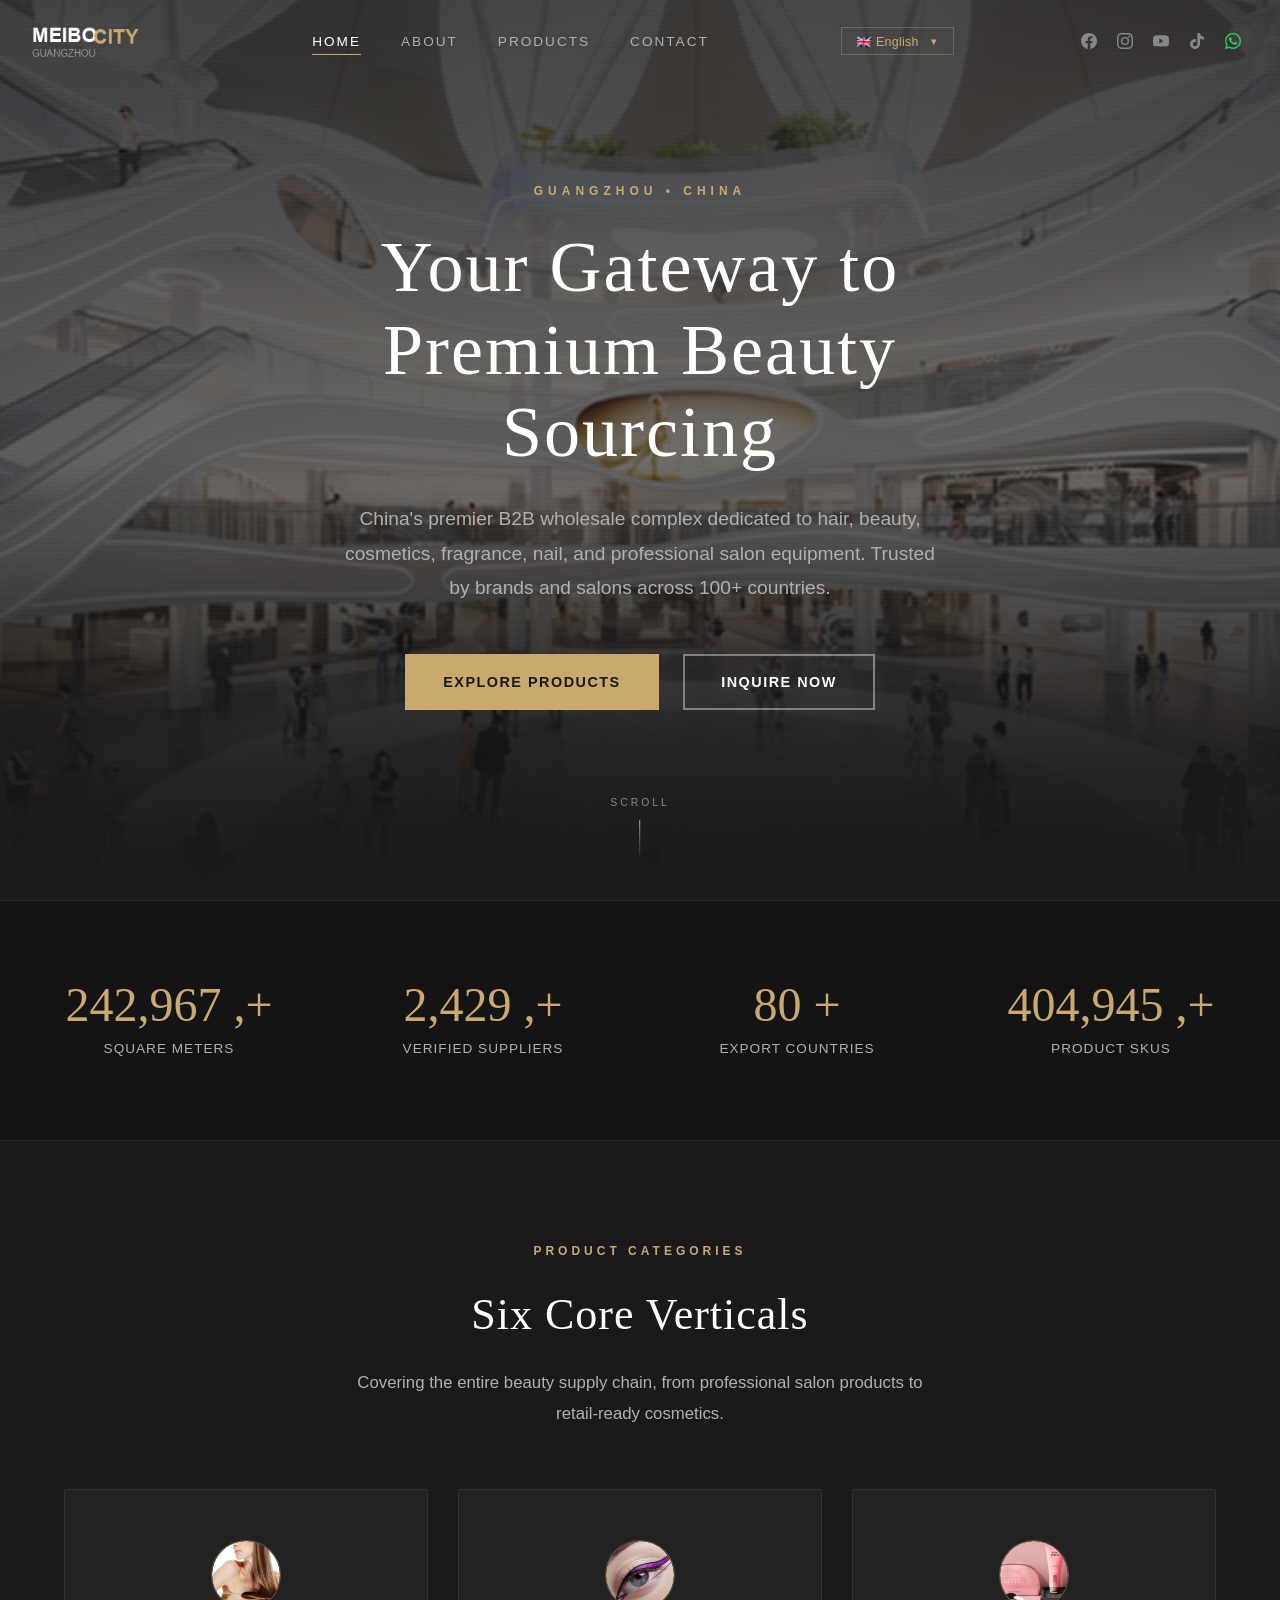
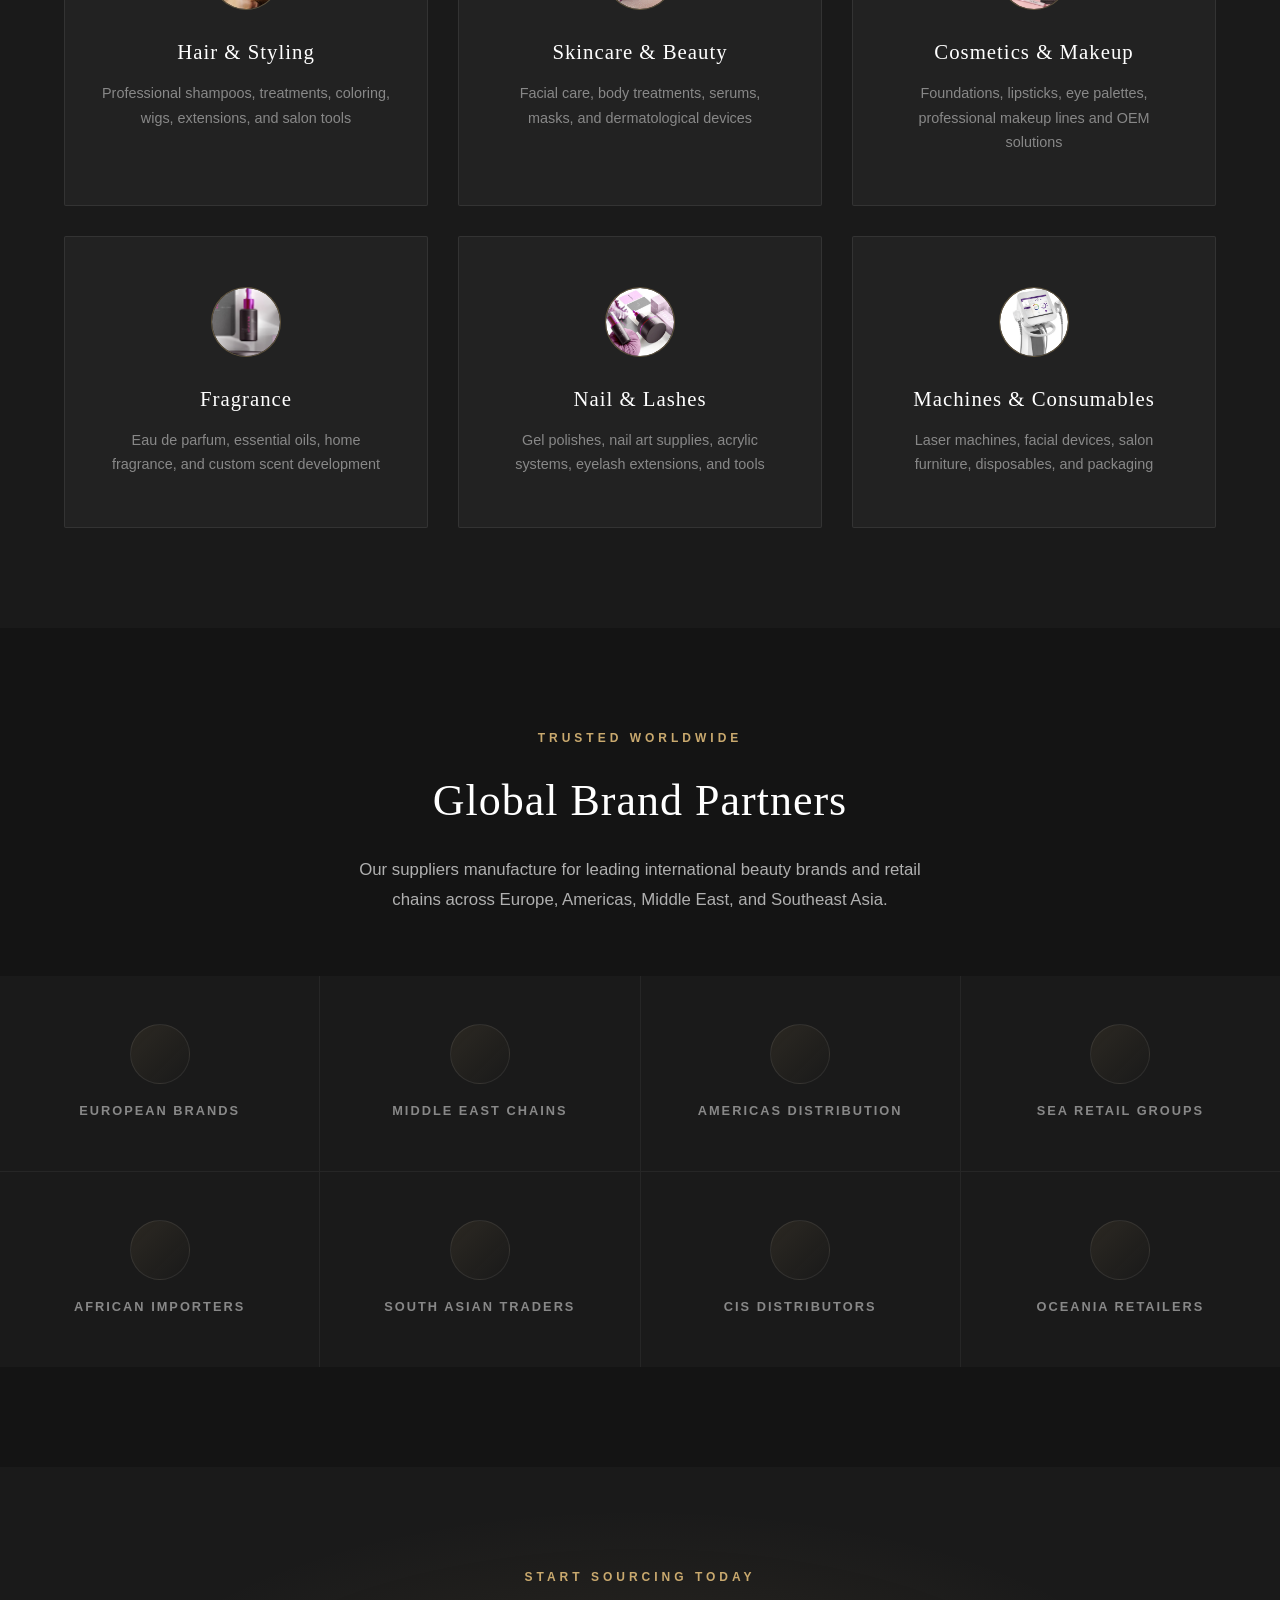
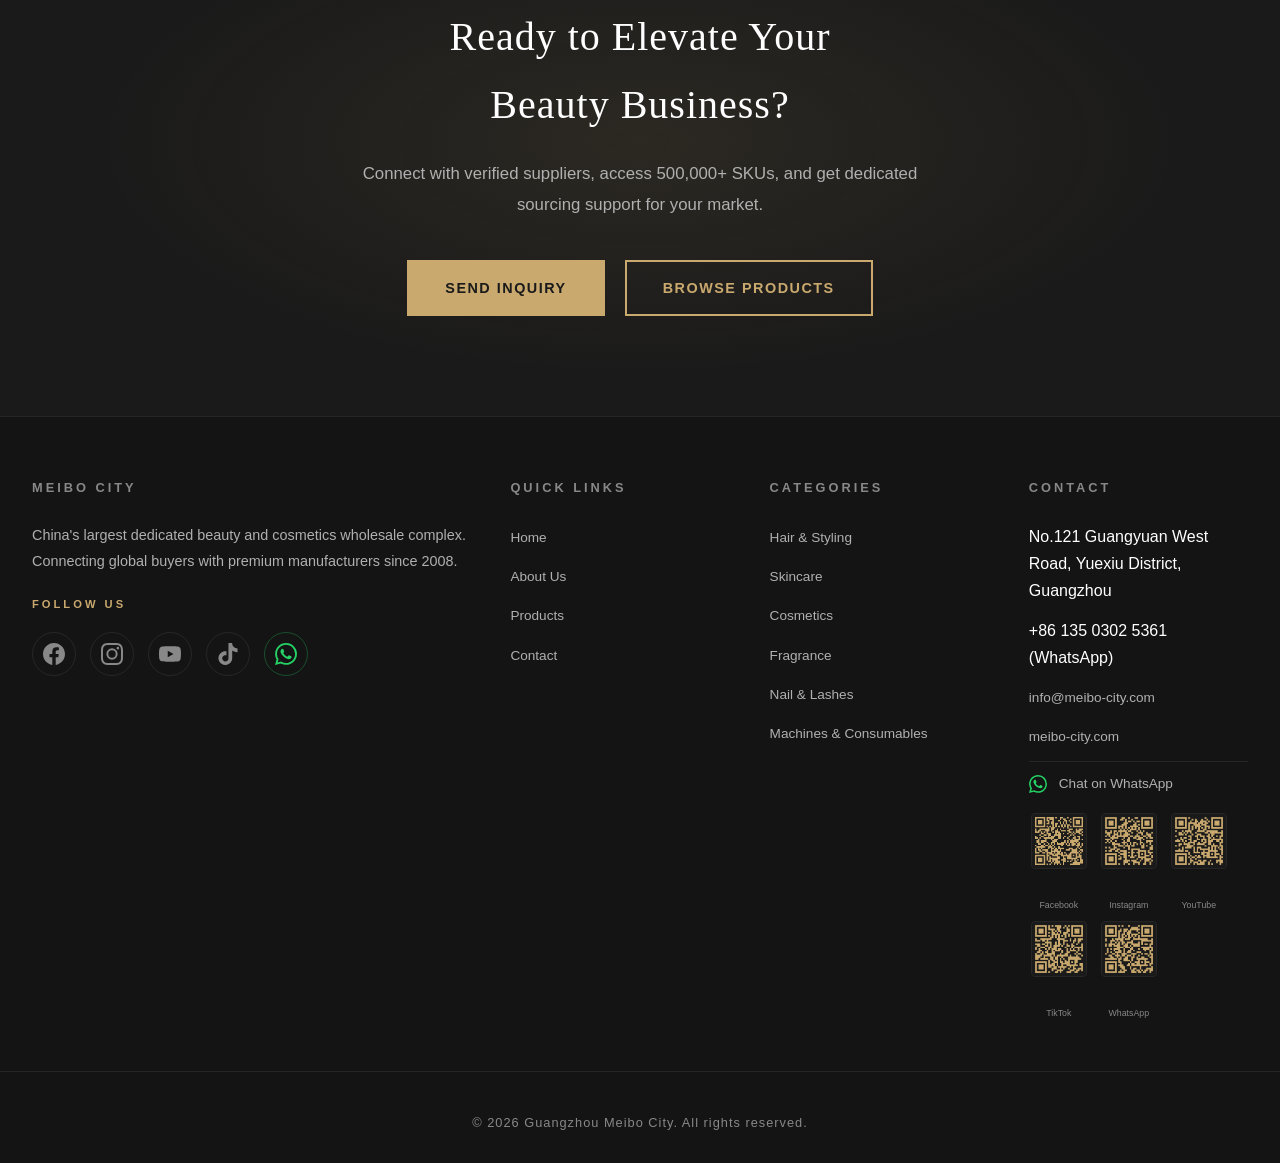
==== commit 38524e4b: "Clarity1" ====
--- a/index.html
+++ b/index.html
@@ -47,7 +47,15 @@
     ]
   }
   </script>
-
+  
+<script type="text/javascript">
+    (function(c,l,a,r,i,t,y){
+        c[a]=c[a]||function(){(c[a].q=c[a].q||[]).push(arguments)};
+        t=l.createElement(r);t.async=1;t.src="https://www.clarity.ms/tag/"+i;
+        y=l.getElementsByTagName(r)[0];y.parentNode.insertBefore(t,y);
+    })(window, document, "clarity", "script", "xxfyu14vsn");
+</script>
+  
   <title>Guangzhou Meibo City - Premier Beauty & Cosmetics B2B Wholesale Hub</title>
   <link rel="stylesheet" href="assets/css/style.css">
   <link rel="icon" type="image/png" href="assets/images/favicon.png">
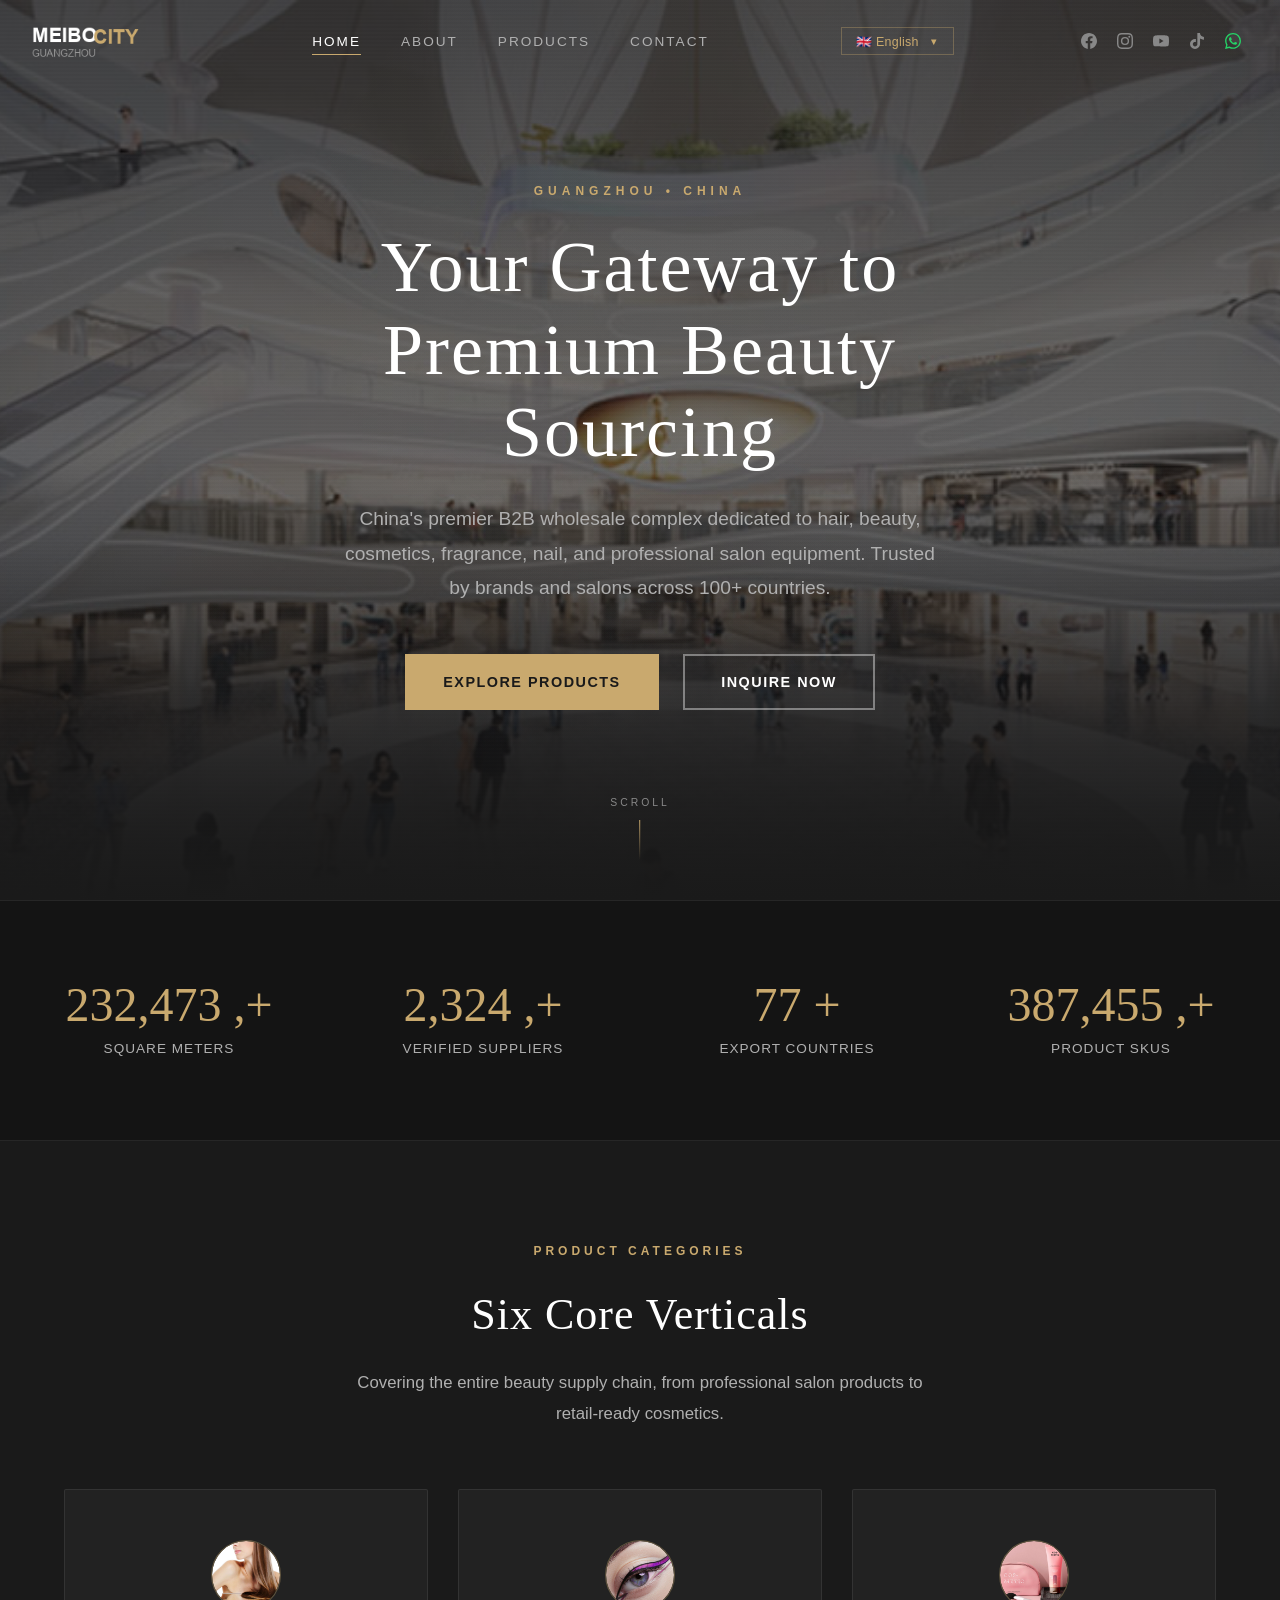
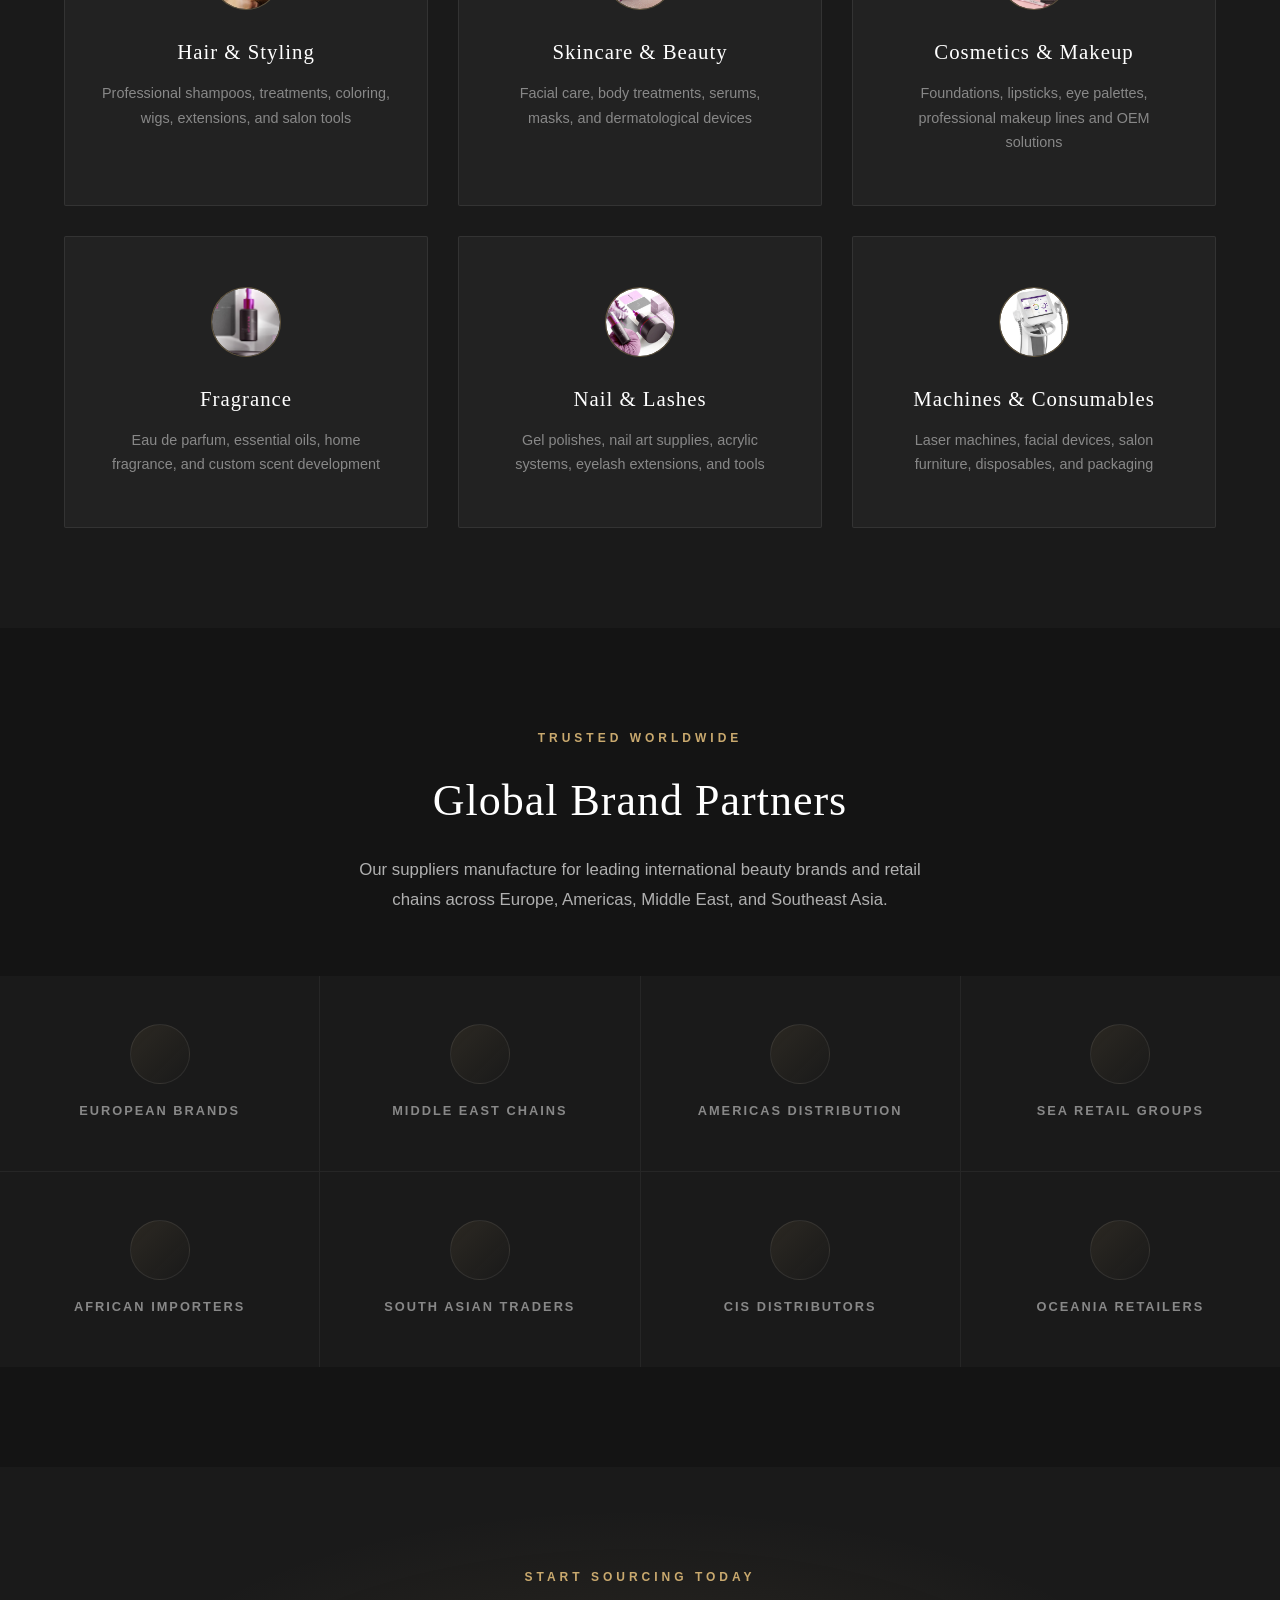
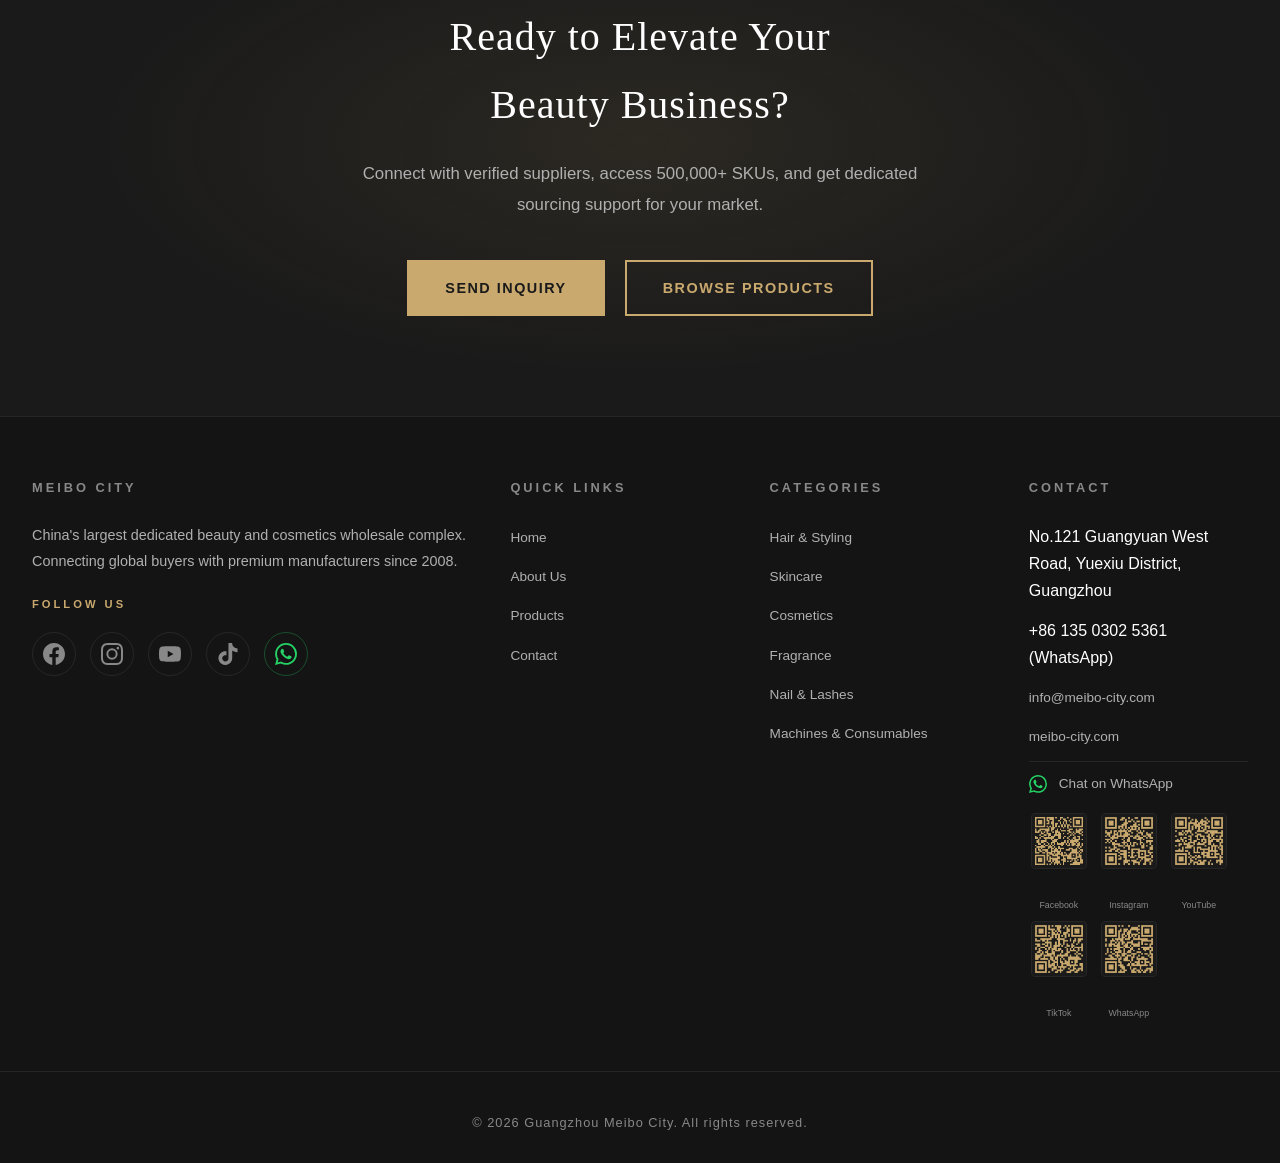
==== commit 0cd35273: "Update index.html" ====
--- a/index.html
+++ b/index.html
@@ -19,7 +19,7 @@
   <meta name="twitter:card" content="summary_large_image">
   <meta name="twitter:title" content="Guangzhou Meibo City - Premier Beauty B2B Hub">
   <meta name="twitter:description" content="China's largest beauty & cosmetics wholesale complex. Connecting global buyers with premium suppliers.">
-
+  <meta name="msvalidate.01" content="E74F7E245BB95B07A0AD42B007D0CD9E" />
   <script type="application/ld+json">
   {
     "@context": "https://schema.org",
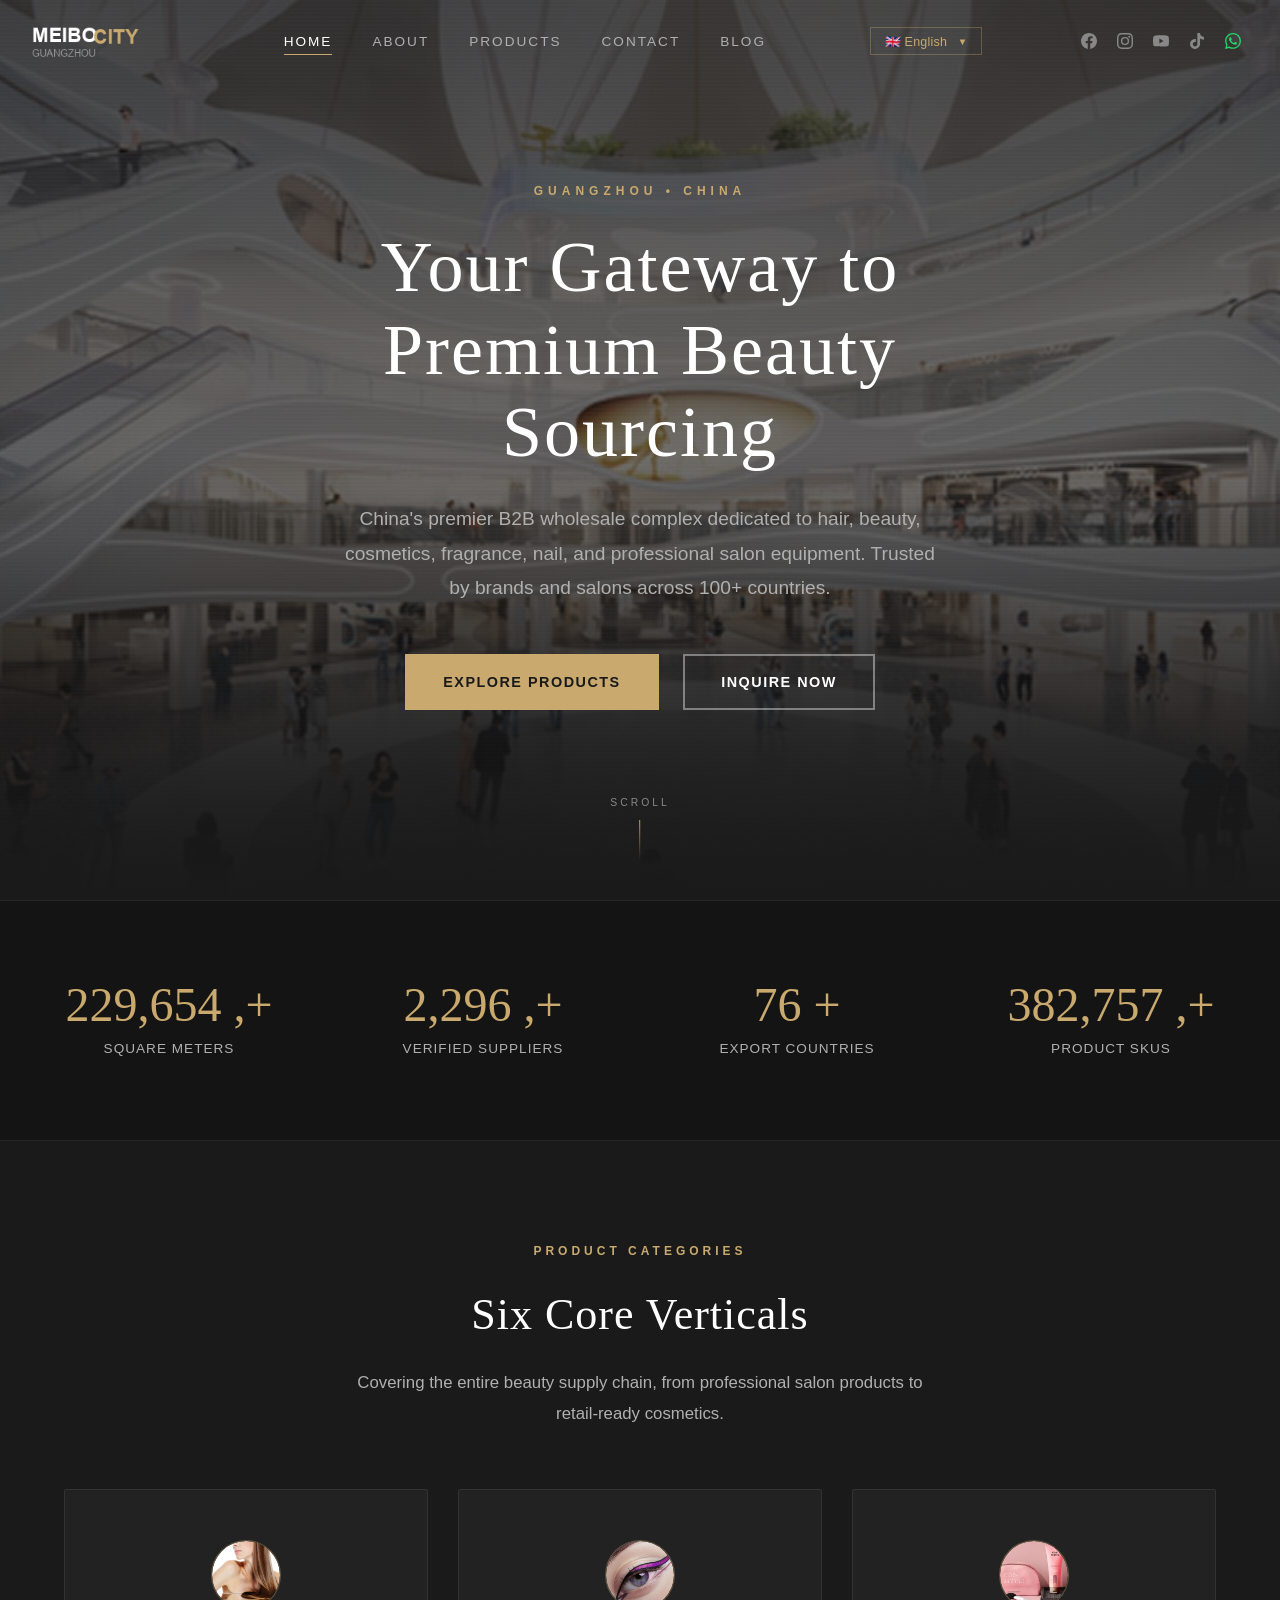
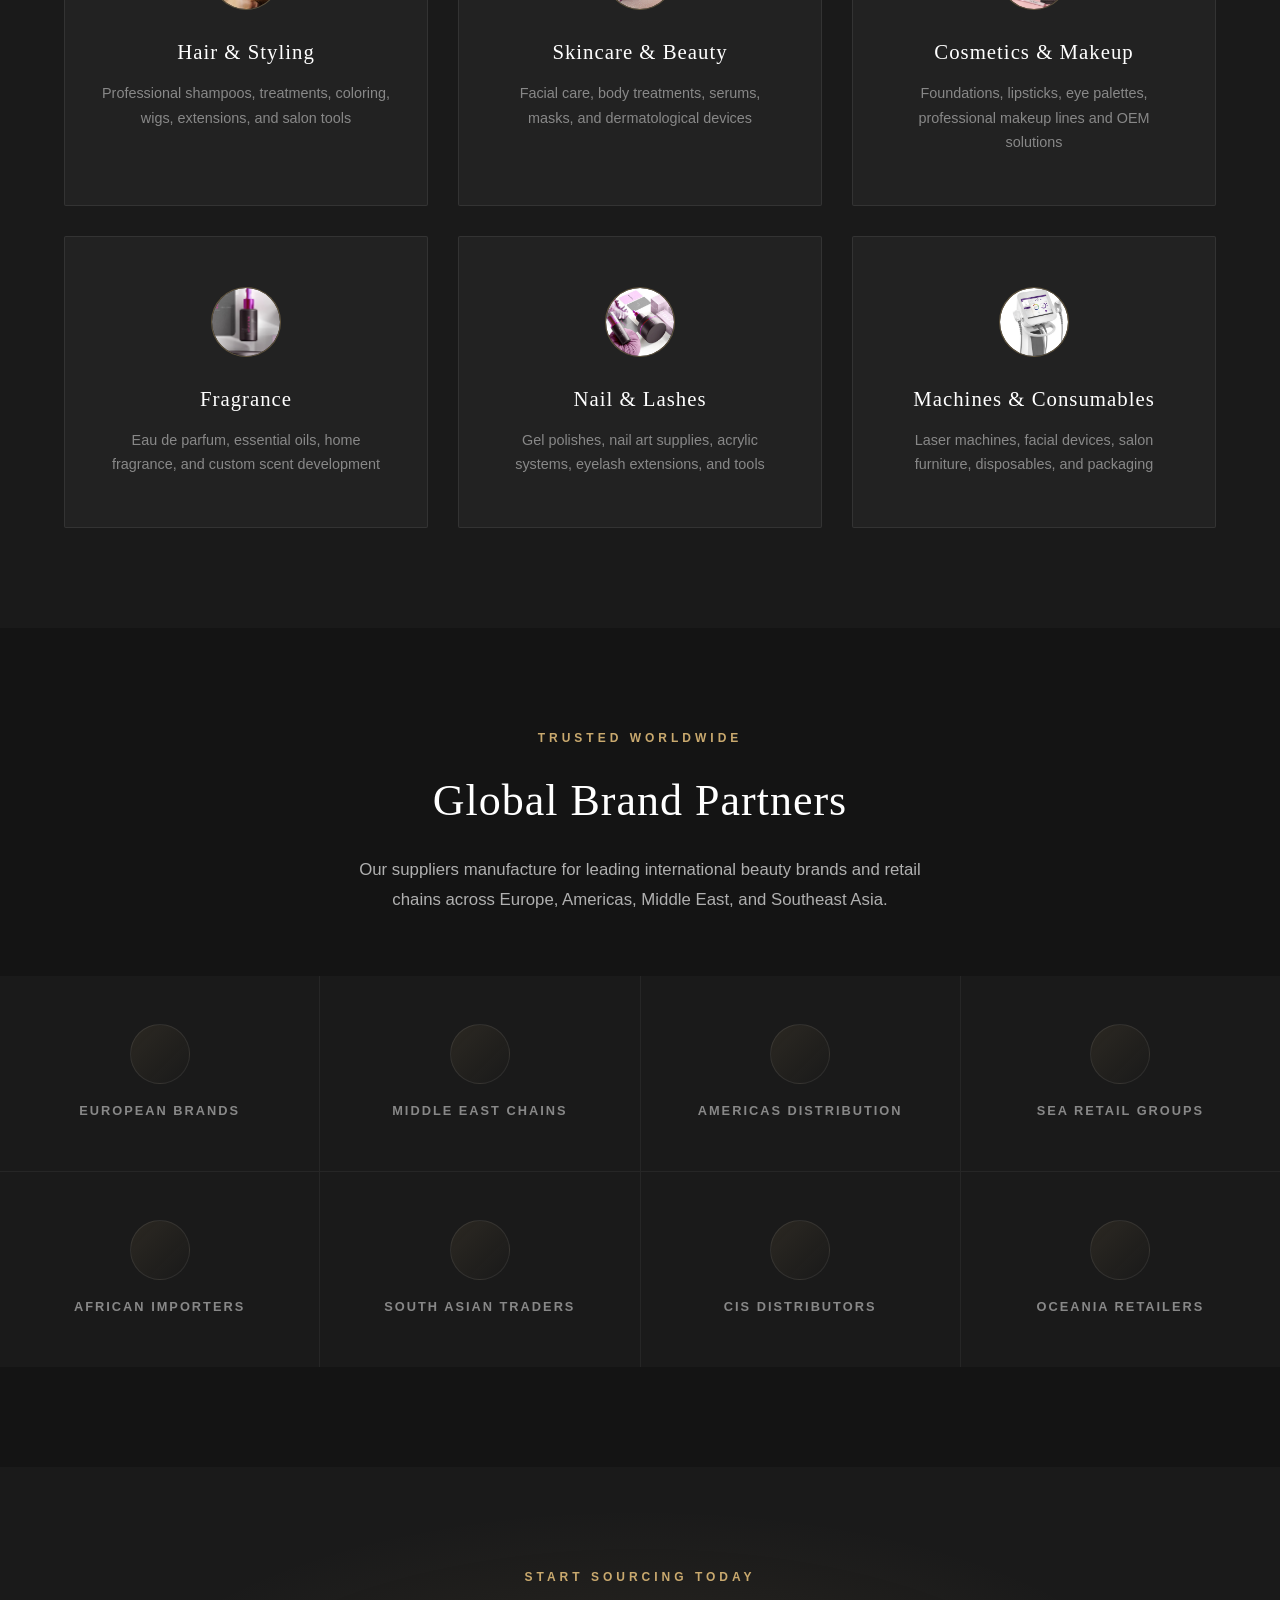
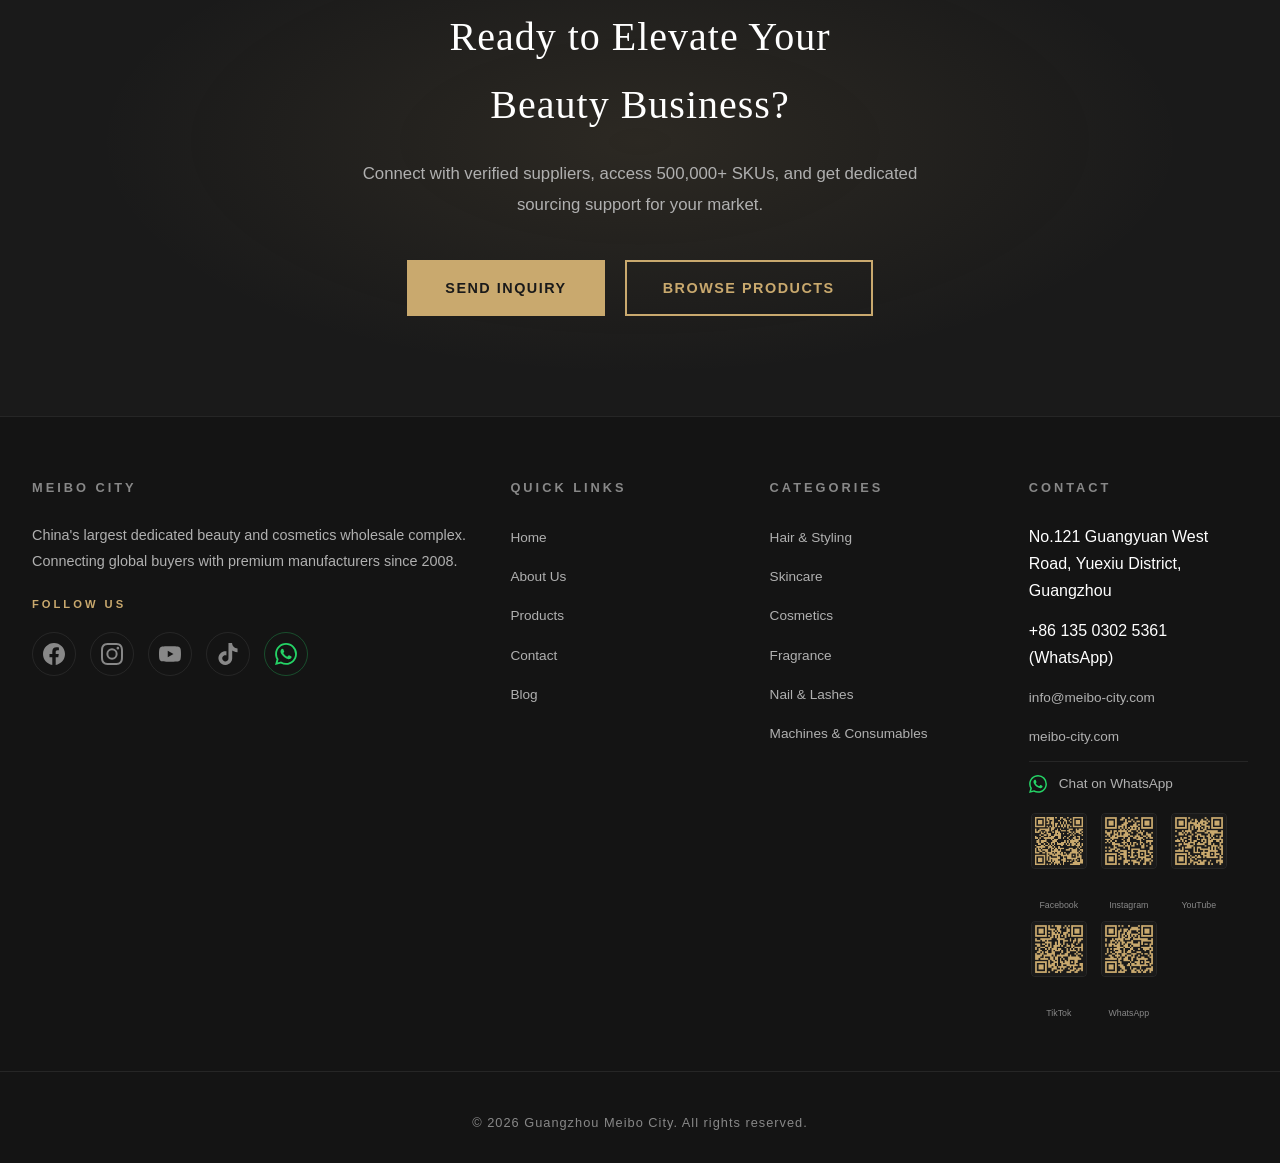
==== commit 2a224538: "feat: add blog section + Pages CMS backend + auto-build workflow" ====
--- a/index.html
+++ b/index.html
@@ -19,7 +19,7 @@
   <meta name="twitter:card" content="summary_large_image">
   <meta name="twitter:title" content="Guangzhou Meibo City - Premier Beauty B2B Hub">
   <meta name="twitter:description" content="China's largest beauty & cosmetics wholesale complex. Connecting global buyers with premium suppliers.">
-  <meta name="msvalidate.01" content="E74F7E245BB95B07A0AD42B007D0CD9E" />
+
   <script type="application/ld+json">
   {
     "@context": "https://schema.org",
@@ -47,15 +47,7 @@
     ]
   }
   </script>
-  
-<script type="text/javascript">
-    (function(c,l,a,r,i,t,y){
-        c[a]=c[a]||function(){(c[a].q=c[a].q||[]).push(arguments)};
-        t=l.createElement(r);t.async=1;t.src="https://www.clarity.ms/tag/"+i;
-        y=l.getElementsByTagName(r)[0];y.parentNode.insertBefore(t,y);
-    })(window, document, "clarity", "script", "xxfyu14vsn");
-</script>
-  
+
   <title>Guangzhou Meibo City - Premier Beauty & Cosmetics B2B Wholesale Hub</title>
   <link rel="stylesheet" href="assets/css/style.css">
   <link rel="icon" type="image/png" href="assets/images/favicon.png">
@@ -71,6 +63,7 @@
           <li><a href="about.html" data-i18n="nav.about">About</a></li>
           <li><a href="products.html" data-i18n="nav.products">Products</a></li>
           <li><a href="contact.html" data-i18n="nav.contact">Contact</a></li>
+          <li><a href="blog.html" data-i18n="nav.blog">Blog</a></li>
         </ul>
       </nav>
       <div id="lang-switcher" class="lang-switcher"></div>
@@ -237,6 +230,7 @@
           <li><a href="about.html" data-i18n="footer.quick.about">About Us</a></li>
           <li><a href="products.html" data-i18n="footer.quick.products">Products</a></li>
           <li><a href="contact.html" data-i18n="footer.quick.contact">Contact</a></li>
+          <li><a href="blog.html" data-i18n="footer.quick.blog">Blog</a></li>
         </ul>
       </div>
       <div class="footer-col">
--- a/assets/css/style.css
+++ b/assets/css/style.css
@@ -1683,3 +1683,426 @@
     flex-direction: column;
   }
 }
+
+/* ==========================================================================
+   BLOG (appended) — blog listing page + single article page
+   ========================================================================== */
+
+/* ---- Blog hero ---- */
+.blog-hero {
+  position: relative;
+  padding: 150px 0 70px;
+  text-align: center;
+  background:
+    radial-gradient(ellipse at 30% 40%, rgba(201, 169, 110, 0.08) 0%, transparent 55%),
+    radial-gradient(ellipse at 70% 60%, rgba(201, 169, 110, 0.05) 0%, transparent 55%),
+    var(--bg-secondary);
+  border-bottom: 1px solid var(--border-subtle);
+}
+
+.blog-hero::after {
+  content: '';
+  position: absolute;
+  left: 50%;
+  bottom: -1px;
+  transform: translateX(-50%);
+  width: 110px;
+  height: 3px;
+  background: linear-gradient(90deg, transparent, var(--gold), transparent);
+}
+
+.blog-hero-title {
+  font-family: var(--font-heading);
+  font-size: 3rem;
+  font-weight: 400;
+  line-height: 1.2;
+  letter-spacing: 1px;
+  color: var(--text-primary);
+  margin: 0;
+}
+
+.blog-hero-meta {
+  color: var(--text-secondary);
+  font-size: 0.85rem;
+  font-weight: 600;
+  letter-spacing: 2px;
+  text-transform: uppercase;
+  margin: 0;
+}
+
+.blog-hero-meta + .blog-hero-title {
+  margin-top: 1rem;
+}
+
+.blog-hero-title + .blog-hero-meta {
+  margin-top: 1.2rem;
+}
+
+/* ---- Blog listing grid ---- */
+.blog-grid {
+  display: grid;
+  grid-template-columns: repeat(auto-fill, minmax(320px, 1fr));
+  gap: 2rem;
+}
+
+.blog-empty {
+  text-align: center;
+  color: var(--text-muted);
+  font-size: 1.05rem;
+  padding: 3rem 0;
+}
+
+/* ---- Blog card ---- */
+.blog-card {
+  display: flex;
+  flex-direction: column;
+  background: var(--bg-card);
+  border: 1px solid var(--border-subtle);
+  border-radius: 6px;
+  overflow: hidden;
+  text-decoration: none;
+  color: inherit;
+  transition: var(--transition-smooth);
+}
+
+.blog-card:hover {
+  transform: translateY(-6px);
+  background: var(--bg-card-hover);
+  border-color: var(--border-gold);
+  box-shadow: 0 18px 40px rgba(0, 0, 0, 0.45);
+}
+
+.blog-card-cover {
+  position: relative;
+  aspect-ratio: 16 / 9;
+  overflow: hidden;
+  background:
+    radial-gradient(ellipse at 40% 40%, rgba(201, 169, 110, 0.18) 0%, transparent 60%),
+    linear-gradient(135deg, var(--bg-secondary) 0%, var(--gold-dark) 100%);
+}
+
+.blog-card-cover img {
+  display: block;
+  width: 100%;
+  height: 100%;
+  object-fit: cover;
+  transition: transform 0.5s ease;
+}
+
+.blog-card:hover .blog-card-cover img {
+  transform: scale(1.05);
+}
+
+.blog-card-body {
+  display: flex;
+  flex-direction: column;
+  flex: 1;
+  padding: 1.6rem 1.6rem 1.8rem;
+}
+
+.blog-card-date {
+  color: var(--gold);
+  font-size: 0.75rem;
+  font-weight: 600;
+  letter-spacing: 1.6px;
+  text-transform: uppercase;
+  margin: 0 0 0.7rem;
+}
+
+.blog-card-title {
+  font-family: var(--font-heading);
+  font-size: 1.35rem;
+  font-weight: 400;
+  line-height: 1.35;
+  color: var(--text-primary);
+  margin: 0 0 0.8rem;
+  transition: color var(--transition-smooth);
+}
+
+.blog-card:hover .blog-card-title {
+  color: var(--gold);
+}
+
+.blog-card-excerpt {
+  flex: 1;
+  color: var(--text-secondary);
+  font-size: 0.95rem;
+  line-height: 1.7;
+  margin: 0 0 1.3rem;
+}
+
+.blog-card-more {
+  display: inline-flex;
+  align-items: center;
+  gap: 0.5rem;
+  color: var(--gold);
+  font-size: 0.8rem;
+  font-weight: 600;
+  letter-spacing: 1.6px;
+  text-transform: uppercase;
+}
+
+.blog-card-more::after {
+  content: '\2192';
+  transition: transform var(--transition-smooth);
+}
+
+.blog-card:hover .blog-card-more::after {
+  transform: translateX(5px);
+}
+
+/* ---- Single article ---- */
+.post-content {
+  max-width: 820px;
+  margin: 0 auto;
+  color: var(--text-secondary);
+  font-size: 1.05rem;
+  line-height: 1.85;
+}
+
+.post-content > *:first-child {
+  margin-top: 0;
+}
+
+.post-content h2 {
+  font-family: var(--font-heading);
+  font-size: 1.8rem;
+  font-weight: 400;
+  line-height: 1.3;
+  color: var(--text-primary);
+  margin: 2.8rem 0 1rem;
+  padding-bottom: 0.6rem;
+  border-bottom: 1px solid var(--border-subtle);
+}
+
+.post-content h3 {
+  font-family: var(--font-heading);
+  font-size: 1.35rem;
+  font-weight: 400;
+  line-height: 1.35;
+  color: var(--gold);
+  margin: 2.2rem 0 0.8rem;
+}
+
+.post-content p {
+  margin: 0 0 1.4rem;
+}
+
+.post-content ul,
+.post-content ol {
+  margin: 0 0 1.6rem;
+  padding-left: 1.5rem;
+}
+
+.post-content li {
+  margin-bottom: 0.6rem;
+}
+
+.post-content li::marker {
+  color: var(--gold);
+}
+
+.post-content blockquote {
+  margin: 2rem 0;
+  padding: 1.2rem 1.6rem;
+  border-left: 3px solid var(--gold);
+  background: rgba(201, 169, 110, 0.06);
+  color: var(--text-primary);
+  font-style: italic;
+}
+
+.post-content blockquote p:last-child {
+  margin-bottom: 0;
+}
+
+.post-content img {
+  display: block;
+  max-width: 100%;
+  height: auto;
+  margin: 2rem auto;
+  border-radius: 4px;
+}
+
+.post-content a {
+  color: var(--gold);
+  text-decoration: none;
+  border-bottom: 1px solid var(--border-gold);
+  transition: var(--transition-smooth);
+}
+
+.post-content a:hover {
+  color: var(--gold-light);
+  border-bottom-color: var(--gold);
+}
+
+.post-content code {
+  font-family: 'Consolas', 'Monaco', 'Courier New', monospace;
+  font-size: 0.9em;
+  color: var(--gold-light);
+  background: rgba(255, 255, 255, 0.07);
+  padding: 0.15em 0.45em;
+  border-radius: 3px;
+}
+
+.post-content pre {
+  margin: 0 0 1.6rem;
+  padding: 1.2rem 1.4rem;
+  background: var(--bg-secondary);
+  border: 1px solid var(--border-subtle);
+  border-radius: 5px;
+  overflow-x: auto;
+}
+
+.post-content pre code {
+  color: var(--text-secondary);
+  background: none;
+  padding: 0;
+}
+
+.post-content strong {
+  color: var(--text-primary);
+}
+
+.post-content hr {
+  border: 0;
+  border-top: 1px solid var(--border-subtle);
+  margin: 2.5rem 0;
+}
+
+.post-content table {
+  width: 100%;
+  border-collapse: collapse;
+  margin: 0 0 1.8rem;
+  font-size: 0.95rem;
+}
+
+.post-content th,
+.post-content td {
+  border: 1px solid var(--border-subtle);
+  padding: 0.7rem 0.9rem;
+  text-align: left;
+}
+
+.post-content th {
+  color: var(--text-primary);
+  background: rgba(201, 169, 110, 0.1);
+}
+
+.post-cover {
+  display: block;
+  width: 100%;
+  height: auto;
+  border-radius: 6px;
+}
+
+.post-content img.post-cover {
+  margin: 0 0 2.4rem;
+}
+
+.post-back {
+  max-width: 820px;
+  margin: 3rem auto 0;
+  padding-top: 1.5rem;
+  border-top: 1px solid var(--border-subtle);
+}
+
+.post-back a {
+  color: var(--gold);
+  font-size: 0.82rem;
+  font-weight: 600;
+  letter-spacing: 1.6px;
+  text-transform: uppercase;
+  text-decoration: none;
+  transition: var(--transition-smooth);
+}
+
+.post-back a::before {
+  content: '\2190';
+  margin-right: 0.5rem;
+}
+
+.post-back a:hover {
+  color: var(--gold-light);
+}
+
+/* ---- Blog responsive ---- */
+@media (max-width: 992px) {
+  .blog-hero {
+    padding: 130px 0 55px;
+  }
+
+  .blog-hero-title {
+    font-size: 2.4rem;
+  }
+
+  .blog-grid {
+    grid-template-columns: repeat(auto-fill, minmax(280px, 1fr));
+    gap: 1.5rem;
+  }
+}
+
+@media (max-width: 768px) {
+  .blog-hero {
+    padding: 115px 0 45px;
+  }
+
+  .blog-hero-title {
+    font-size: 1.9rem;
+  }
+
+  .blog-grid {
+    grid-template-columns: 1fr;
+  }
+
+  .post-content {
+    font-size: 1rem;
+    line-height: 1.8;
+  }
+
+  .post-content h2 {
+    font-size: 1.5rem;
+    margin-top: 2.2rem;
+  }
+
+  .post-content h3 {
+    font-size: 1.2rem;
+  }
+}
+
+@media (max-width: 480px) {
+  .blog-hero-title {
+    font-size: 1.6rem;
+  }
+
+  .blog-card-body {
+    padding: 1.3rem;
+  }
+}
+
+/* ---- Blog RTL (Arabic) ---- */
+html[dir="rtl"] .blog-hero,
+html[dir="rtl"] .blog-card-body,
+html[dir="rtl"] .post-content {
+  text-align: right;
+}
+
+html[dir="rtl"] .post-content ul,
+html[dir="rtl"] .post-content ol {
+  padding-left: 0;
+  padding-right: 1.5rem;
+}
+
+html[dir="rtl"] .post-content blockquote {
+  border-left: 0;
+  border-right: 3px solid var(--gold);
+}
+
+html[dir="rtl"] .blog-card-more::after {
+  content: '\2190';
+}
+
+html[dir="rtl"] .post-back a::before {
+  content: '\2192';
+  margin-right: 0;
+  margin-left: 0.5rem;
+}
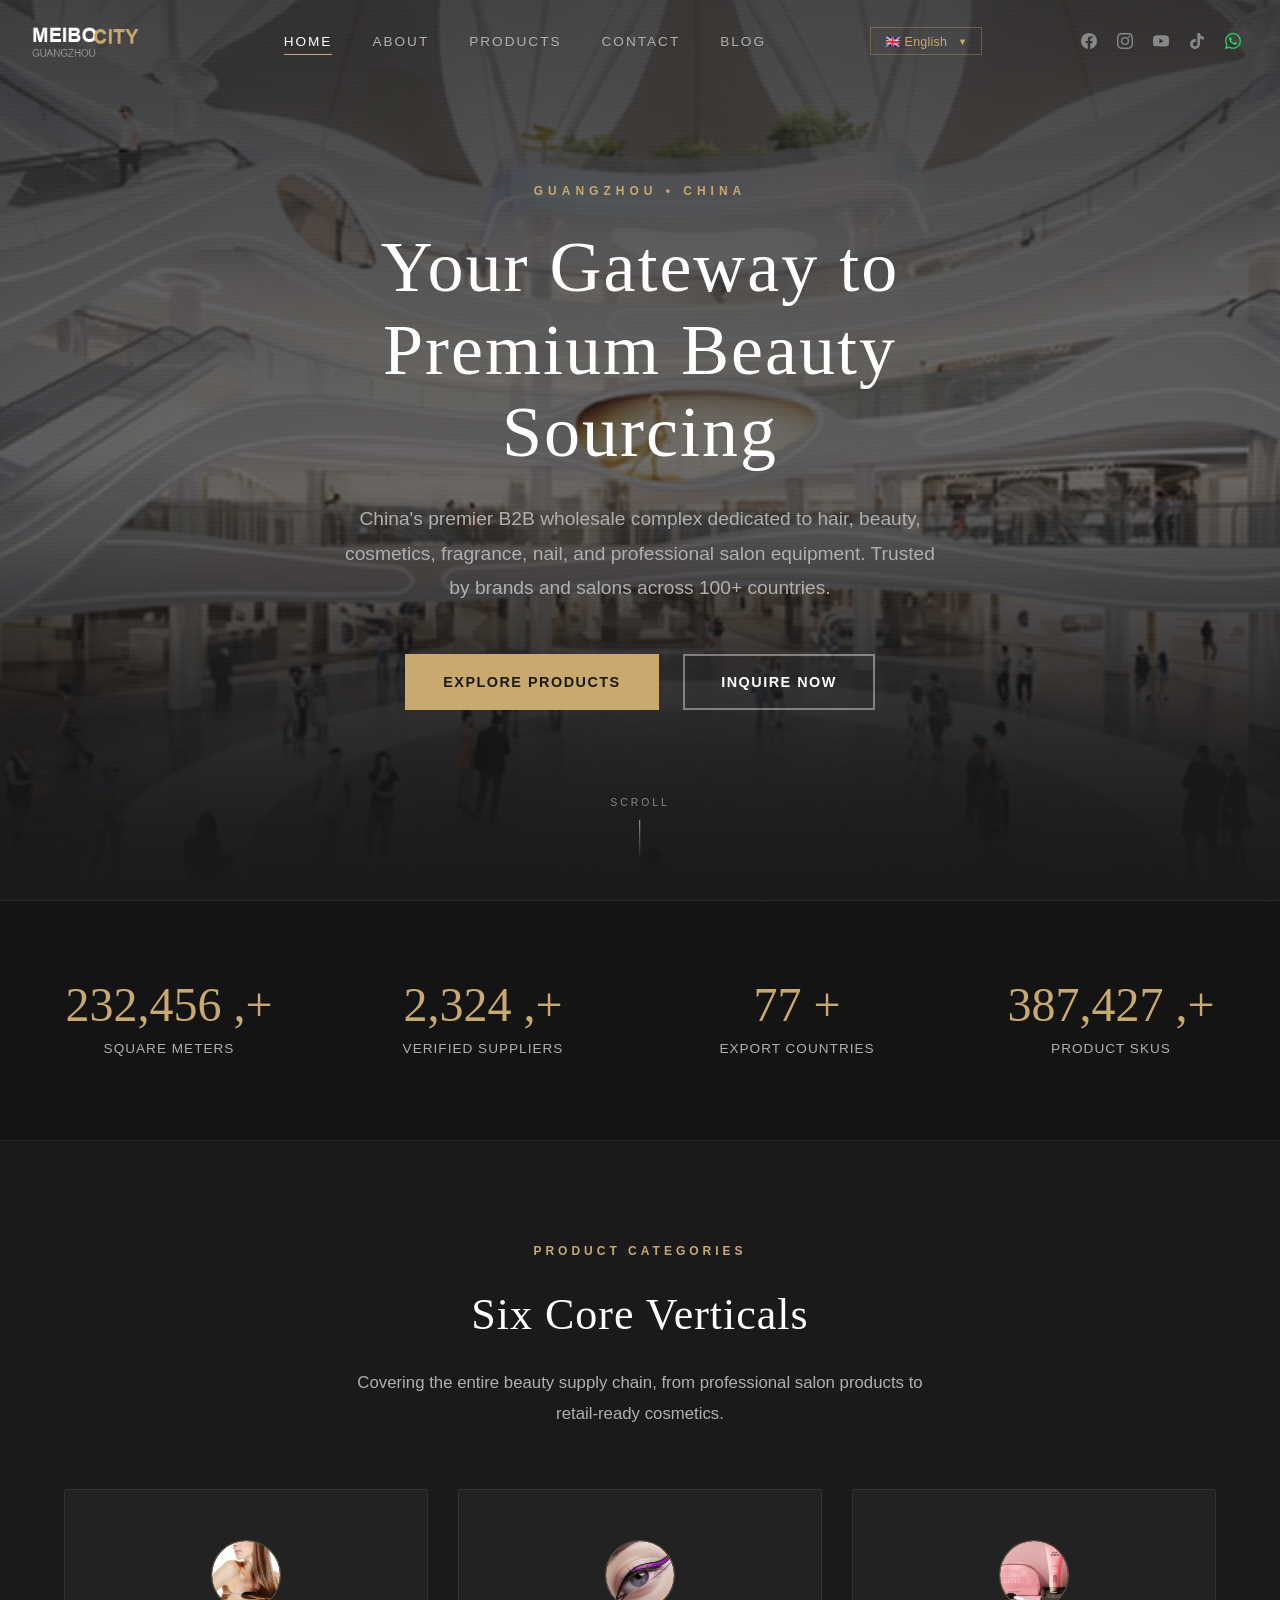
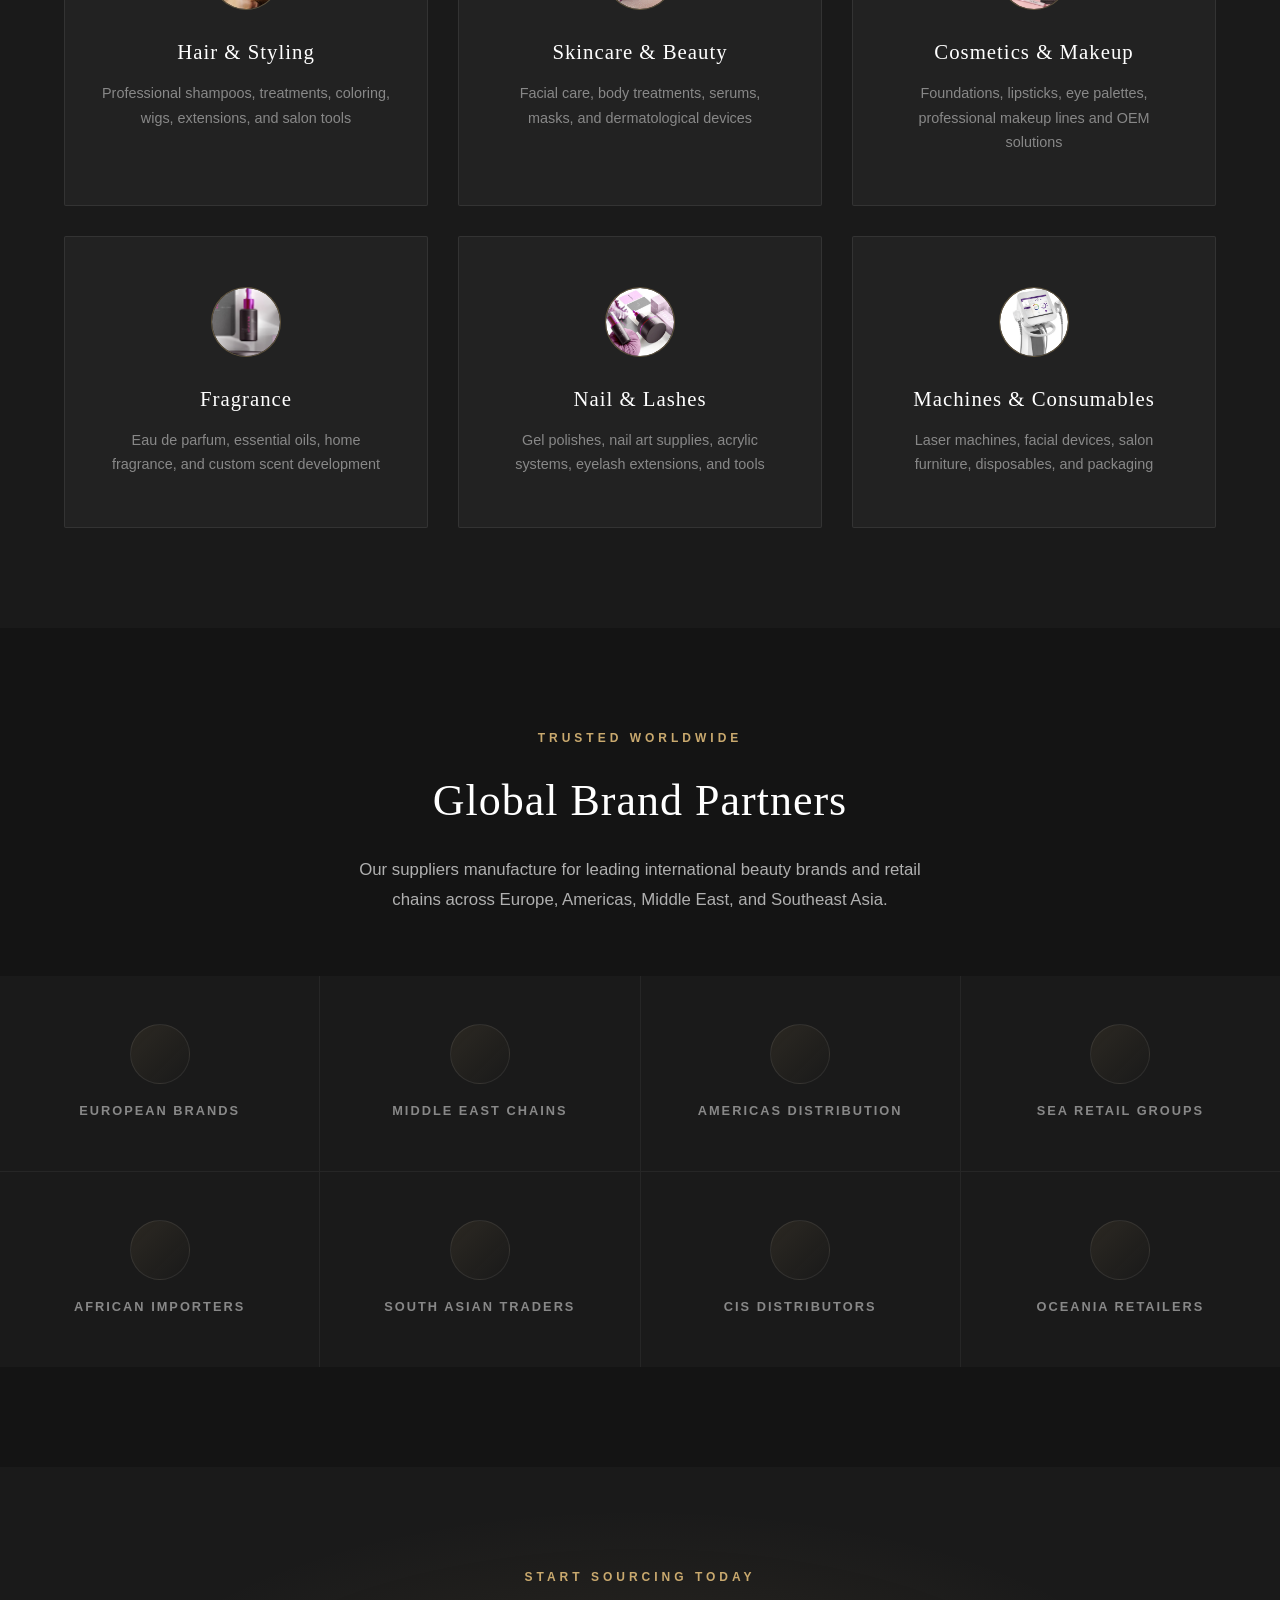
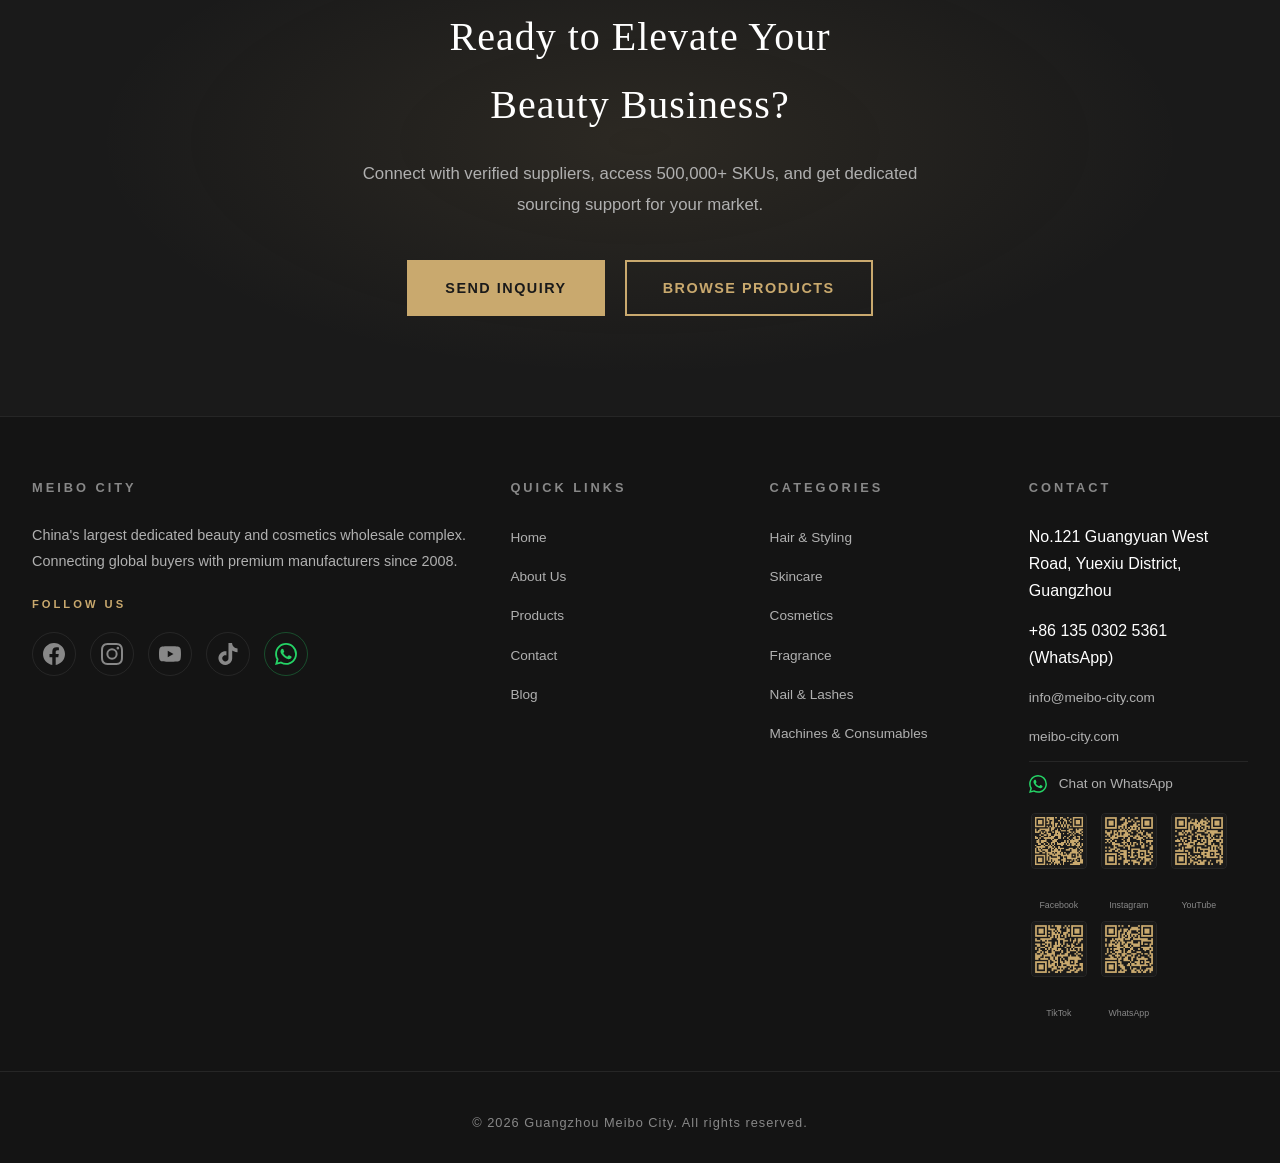
==== commit 021349c3: "merge: integrate remote CNAME/llms.txt/Clarity updates" ====
--- a/index.html
+++ b/index.html
@@ -19,7 +19,9 @@
   <meta name="twitter:card" content="summary_large_image">
   <meta name="twitter:title" content="Guangzhou Meibo City - Premier Beauty B2B Hub">
   <meta name="twitter:description" content="China's largest beauty & cosmetics wholesale complex. Connecting global buyers with premium suppliers.">
-
+  
+  <meta name="msvalidate.01" content="E74F7E245BB95B07A0AD42B007D0CD9E" />
+  
   <script type="application/ld+json">
   {
     "@context": "https://schema.org",
@@ -47,7 +49,15 @@
     ]
   }
   </script>
-
+  
+<script type="text/javascript">
+    (function(c,l,a,r,i,t,y){
+        c[a]=c[a]||function(){(c[a].q=c[a].q||[]).push(arguments)};
+        t=l.createElement(r);t.async=1;t.src="https://www.clarity.ms/tag/"+i;
+        y=l.getElementsByTagName(r)[0];y.parentNode.insertBefore(t,y);
+    })(window, document, "clarity", "script", "xxfyu14vsn");
+</script>
+  
   <title>Guangzhou Meibo City - Premier Beauty & Cosmetics B2B Wholesale Hub</title>
   <link rel="stylesheet" href="assets/css/style.css">
   <link rel="icon" type="image/png" href="assets/images/favicon.png">
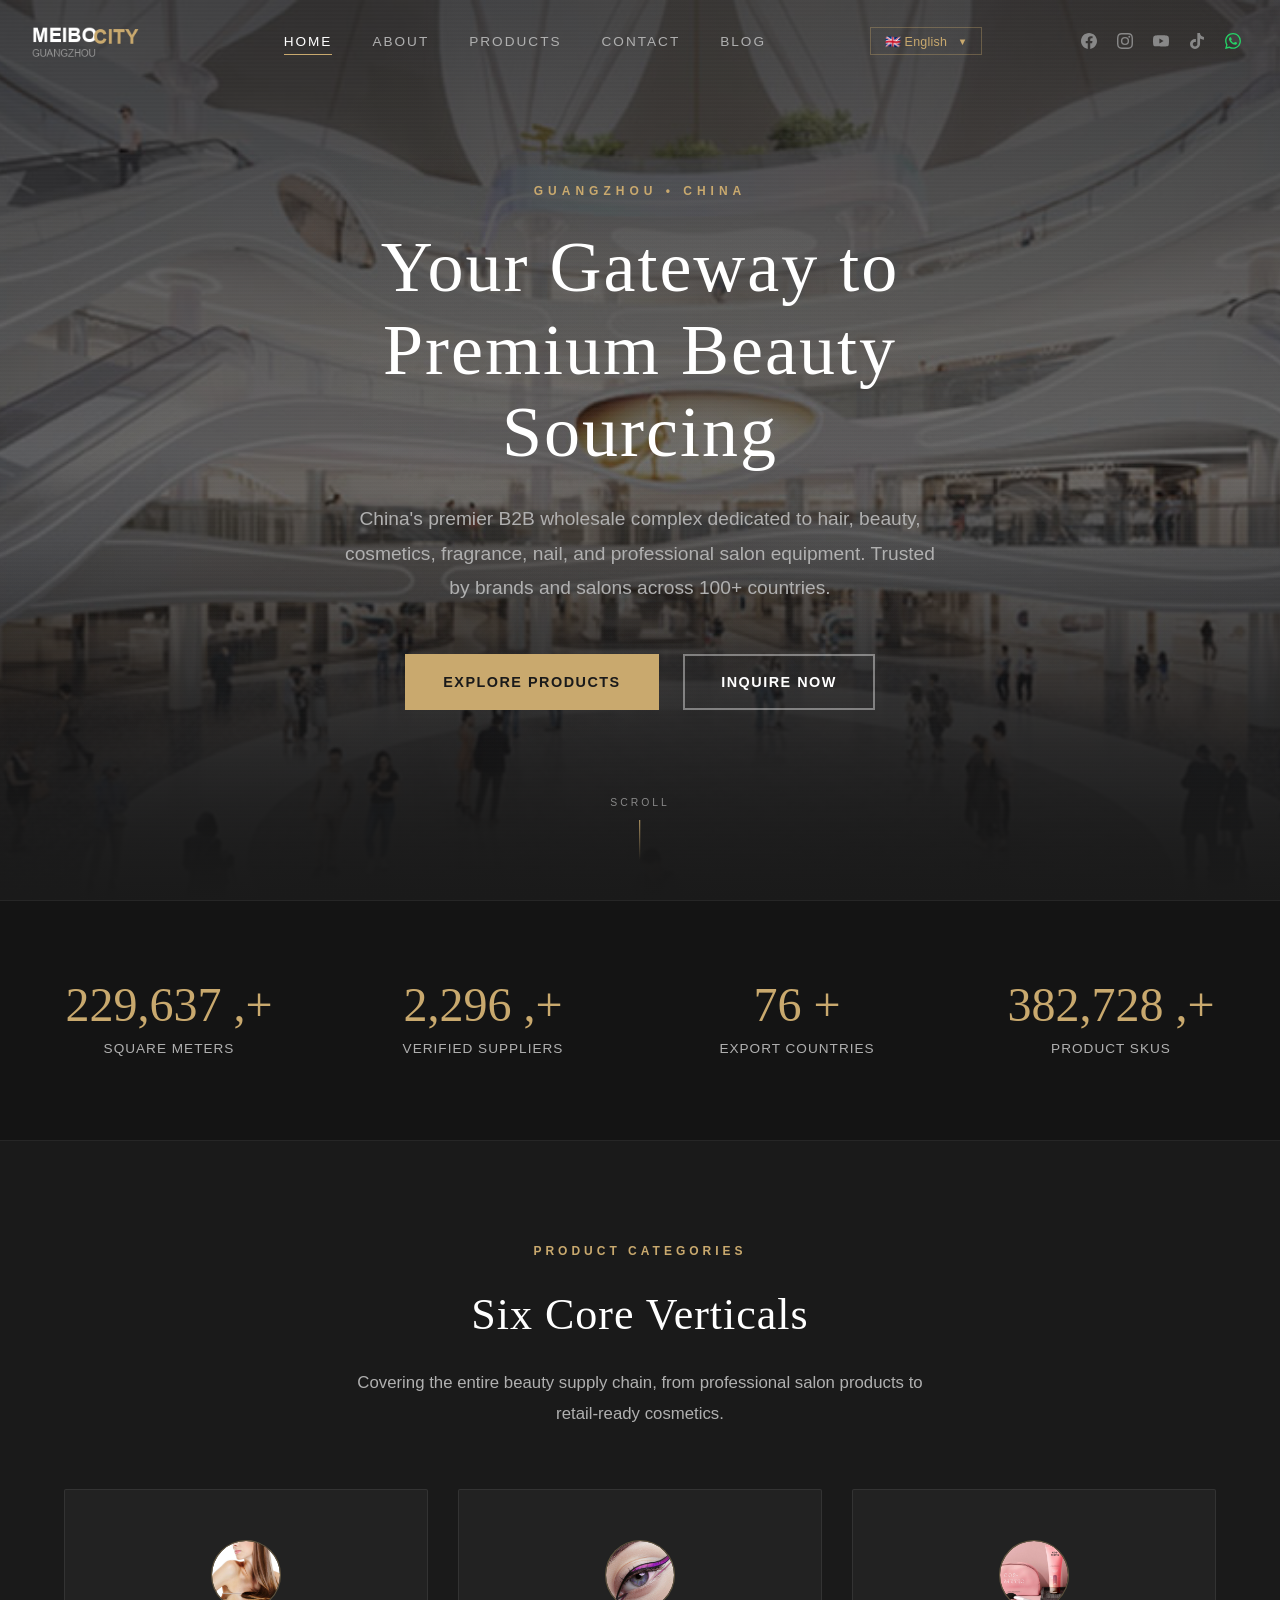
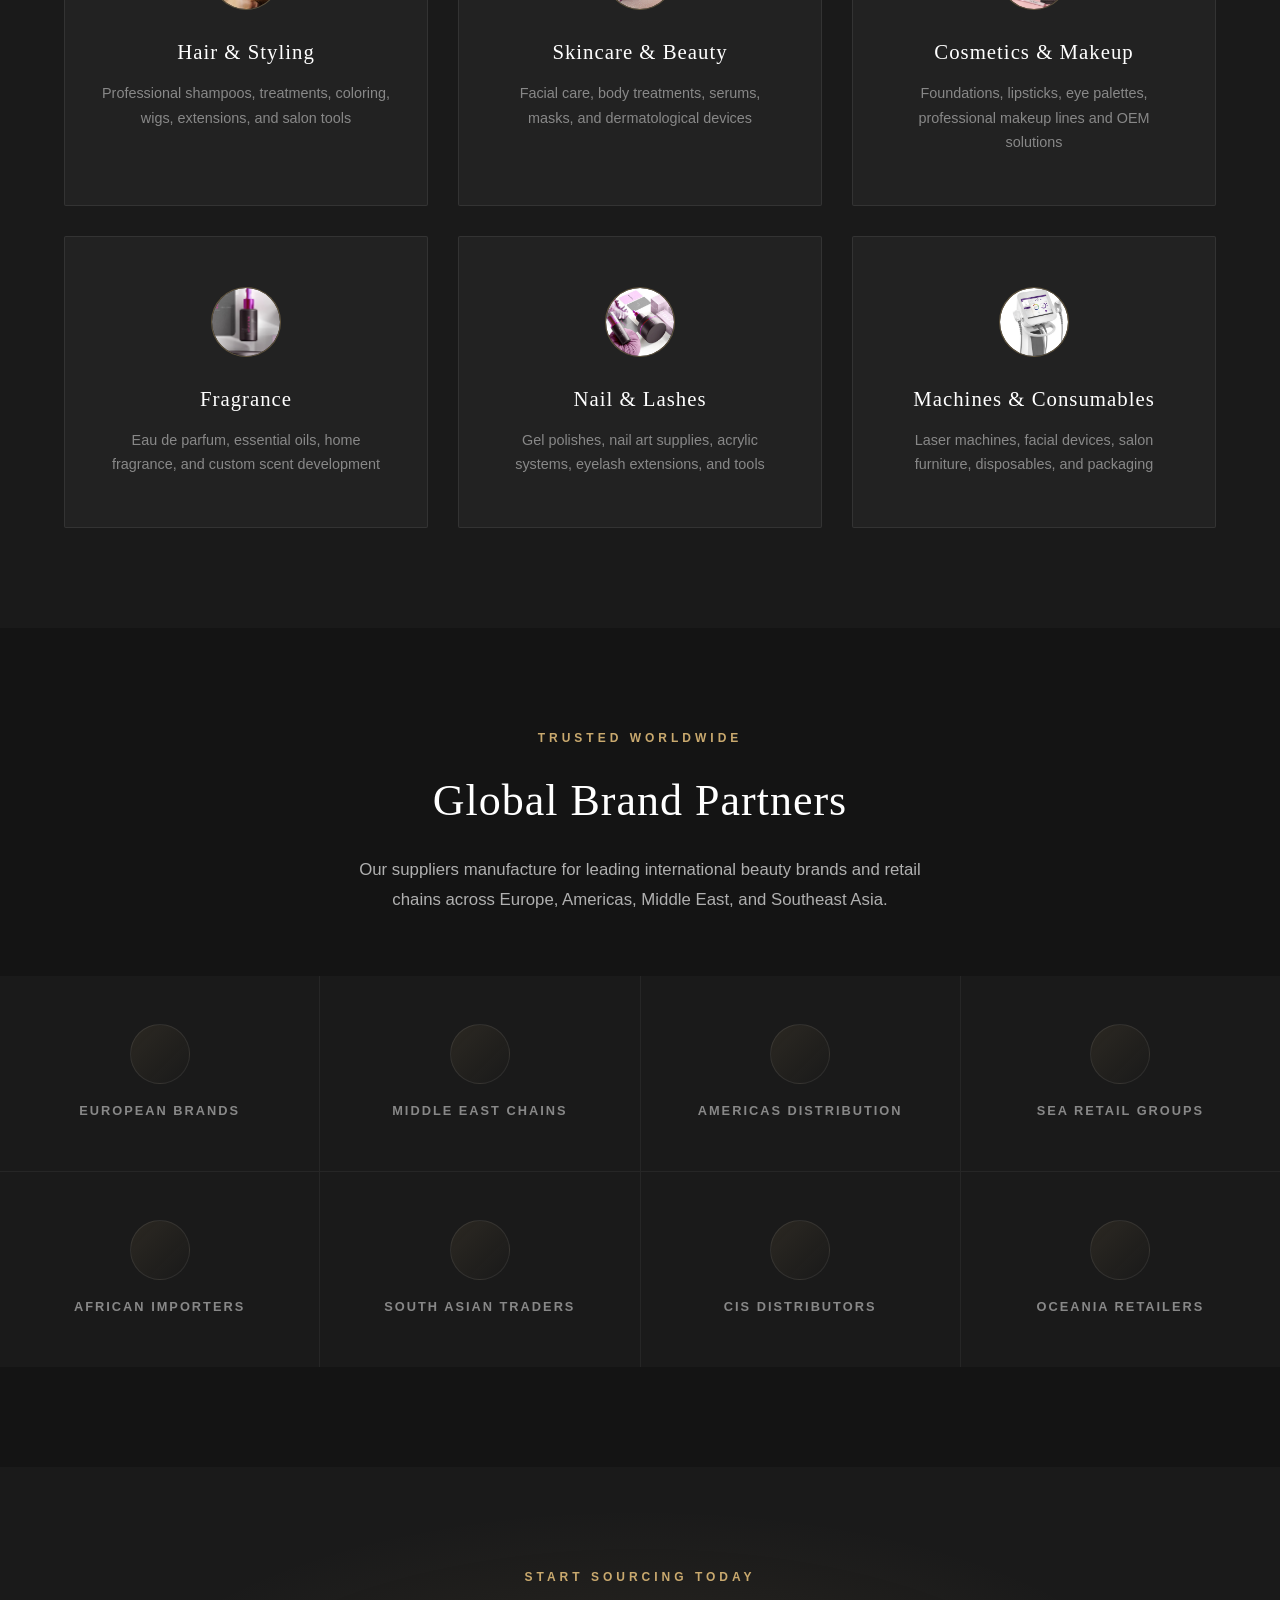
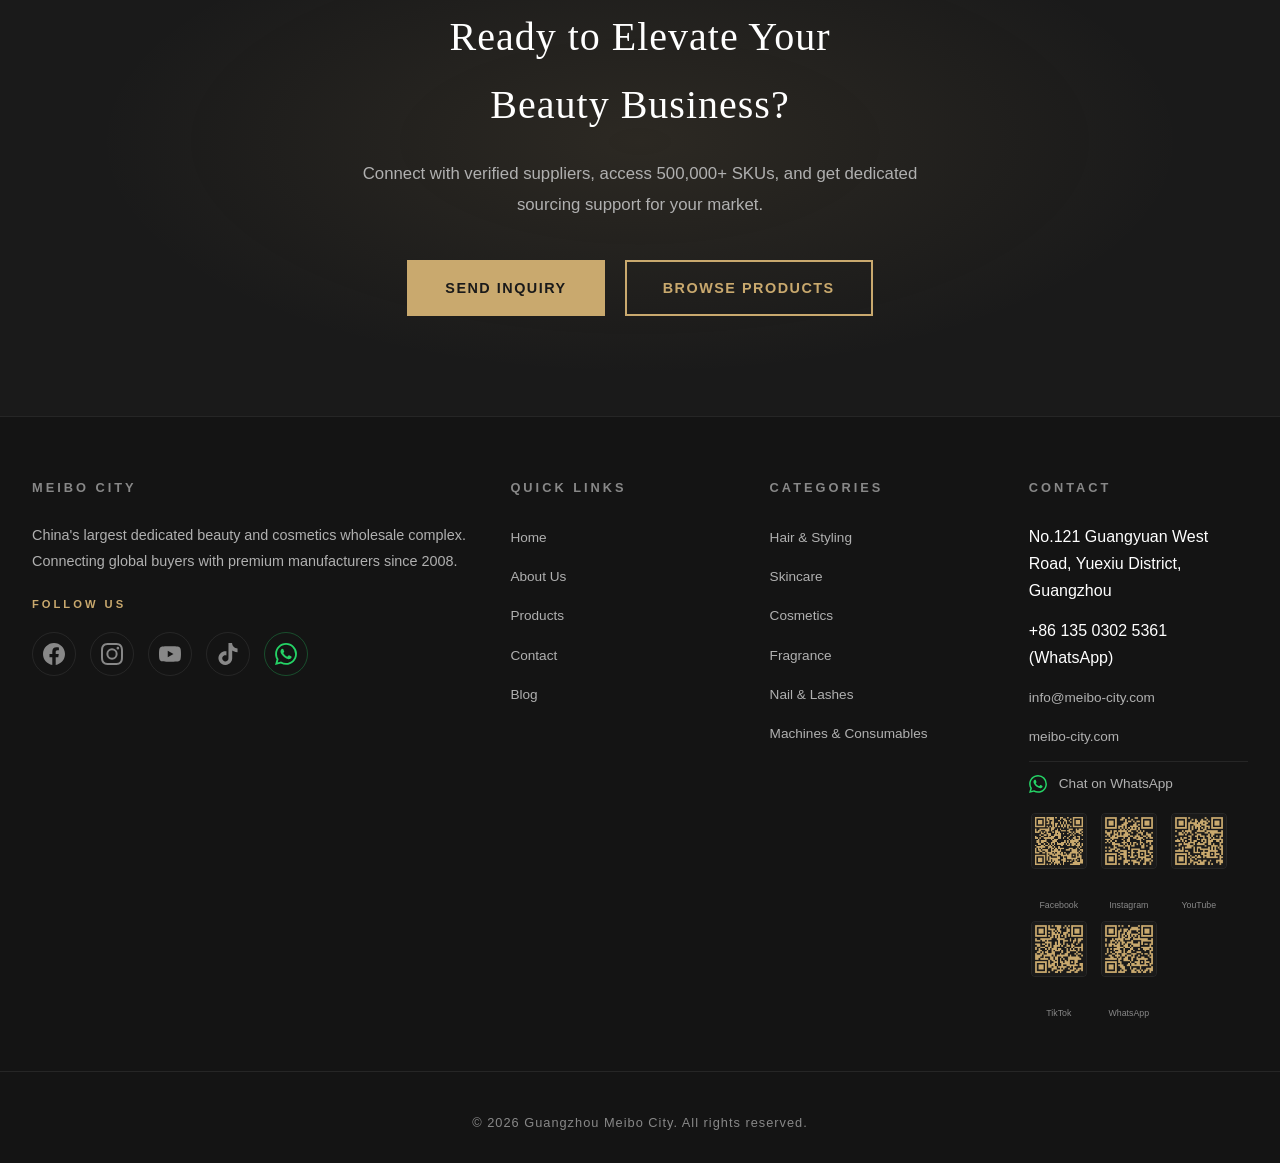
==== commit c01dadbf: "Add Keli hair care OEM/ODM manufacturer guide (blog post + images)" ====
--- a/index.html
+++ b/index.html
@@ -1,290 +1,290 @@
-<!DOCTYPE html>
-<html lang="en">
-<head>
-  <meta charset="UTF-8">
-  <meta name="viewport" content="width=device-width, initial-scale=1.0">
-  <meta name="description" content="Guangzhou Meibo City - China's premier B2B wholesale hub for hair, beauty, cosmetics, fragrance, nail, and salon equipment. Serving beauty salons and brands worldwide.">
-  <meta name="keywords" content="Meibo City, Guangzhou beauty wholesale, hair products wholesale, beauty salon supply, cosmetics wholesale China, nail supply wholesale, salon equipment China, B2B beauty marketplace">
-  <meta name="author" content="Guangzhou Meibo City">
-  <meta name="robots" content="index, follow">
-  <link rel="canonical" href="https://meibo-city.com/">
-
-  <meta property="og:title" content="Guangzhou Meibo City - Premier Beauty B2B Hub">
-  <meta property="og:description" content="China's largest beauty & cosmetics wholesale complex. Connecting global buyers with premium suppliers.">
-  <meta property="og:url" content="https://meibo-city.com/">
-  <meta property="og:type" content="website">
-  <meta property="og:site_name" content="Guangzhou Meibo City">
-  <meta property="og:locale" content="en_US">
-
-  <meta name="twitter:card" content="summary_large_image">
-  <meta name="twitter:title" content="Guangzhou Meibo City - Premier Beauty B2B Hub">
-  <meta name="twitter:description" content="China's largest beauty & cosmetics wholesale complex. Connecting global buyers with premium suppliers.">
-  
-  <meta name="msvalidate.01" content="E74F7E245BB95B07A0AD42B007D0CD9E" />
-  
-  <script type="application/ld+json">
-  {
-    "@context": "https://schema.org",
-    "@type": "Organization",
-    "name": "Guangzhou Meibo City",
-    "url": "https://meibo-city.com",
-    "description": "Premier B2B wholesale complex for beauty, hair, cosmetics, fragrance, nail, and salon equipment products.",
-    "address": {
-      "@type": "PostalAddress",
-      "addressLocality": "Guangzhou",
-      "addressRegion": "Guangdong",
-      "addressCountry": "CN"
-    },
-    "contactPoint": {
-      "@type": "ContactPoint",
-      "email": "info@meibo-city.com",
-      "contactType": "Sales"
-    },
-    "sameAs": [
-      "https://www.facebook.com/share/1E4ckV6qpv/?mibextid=wwXIfr",
-      "https://www.instagram.com/meibocity?igsh=azI5anU0ZTc2cTl3&utm_source=qr",
-      "https://youtube.com/@meibocity?si=f6Dp0Gw7u1G5l-f3",
-      "https://www.tiktok.com/@meibocity?_r=1&_t=ZS-95cQSNsgq07",
-      "https://wa.me/message/3232HV433SLJE1"
-    ]
-  }
-  </script>
-  
-<script type="text/javascript">
-    (function(c,l,a,r,i,t,y){
-        c[a]=c[a]||function(){(c[a].q=c[a].q||[]).push(arguments)};
-        t=l.createElement(r);t.async=1;t.src="https://www.clarity.ms/tag/"+i;
-        y=l.getElementsByTagName(r)[0];y.parentNode.insertBefore(t,y);
-    })(window, document, "clarity", "script", "xxfyu14vsn");
-</script>
-  
-  <title>Guangzhou Meibo City - Premier Beauty & Cosmetics B2B Wholesale Hub</title>
-  <link rel="stylesheet" href="assets/css/style.css">
-  <link rel="icon" type="image/png" href="assets/images/favicon.png">
-</head>
-<body>
-
-  <header class="site-header">
-    <div class="header-inner">
-      <a href="index.html" class="logo"><img src="assets/images/logo.png" alt="MEIBO CITY Guangzhou" height="42"></a>
-      <nav class="main-nav">
-        <ul>
-          <li><a href="index.html" class="active" data-i18n="nav.home">Home</a></li>
-          <li><a href="about.html" data-i18n="nav.about">About</a></li>
-          <li><a href="products.html" data-i18n="nav.products">Products</a></li>
-          <li><a href="contact.html" data-i18n="nav.contact">Contact</a></li>
-          <li><a href="blog.html" data-i18n="nav.blog">Blog</a></li>
-        </ul>
-      </nav>
-      <div id="lang-switcher" class="lang-switcher"></div>
-      <div class="header-social">
-          <a href="https://www.facebook.com/share/1E4ckV6qpv/?mibextid=wwXIfr" class="header-social-icon" target="_blank" rel="noopener noreferrer" aria-label="Facebook"><svg xmlns="http://www.w3.org/2000/svg" width="16" height="16" viewBox="0 0 24 24" fill="currentColor"><path d="M24 12.073c0-6.627-5.373-12-12-12s-12 5.373-12 12c0 5.99 4.388 10.954 10.125 11.854v-8.385H7.078v-3.47h3.047V9.43c0-3.007 1.792-4.669 4.533-4.669 1.312 0 2.686.235 2.686.235v2.953H15.83c-1.491 0-1.956.925-1.956 1.874v2.25h3.328l-.532 3.47h-2.796v8.385C19.612 23.027 24 18.062 24 12.073z"/></svg></a>
-          <a href="https://www.instagram.com/meibocity?igsh=azI5anU0ZTc2cTl3&utm_source=qr" class="header-social-icon" target="_blank" rel="noopener noreferrer" aria-label="Instagram"><svg xmlns="http://www.w3.org/2000/svg" width="16" height="16" viewBox="0 0 24 24" fill="currentColor"><path d="M12 2.163c3.204 0 3.584.012 4.85.07 3.252.148 4.771 1.691 4.919 4.919.058 1.265.069 1.645.069 4.849 0 3.205-.012 3.584-.069 4.849-.149 3.225-1.664 4.771-4.919 4.919-1.266.058-1.644.07-4.85.07-3.204 0-3.584-.012-4.849-.07-3.26-.149-4.771-1.699-4.919-4.92-.058-1.265-.07-1.644-.07-4.849 0-3.204.013-3.583.07-4.849.149-3.227 1.664-4.771 4.919-4.919 1.266-.057 1.645-.069 4.849-.069zM12 0C8.741 0 8.333.014 7.053.072 2.695.272.273 2.69.073 7.052.014 8.333 0 8.741 0 12c0 3.259.014 3.668.072 4.948.2 4.358 2.618 6.78 6.98 6.98C8.333 23.986 8.741 24 12 24c3.259 0 3.668-.014 4.948-.072 4.354-.2 6.782-2.618 6.979-6.98.059-1.28.073-1.689.073-4.948 0-3.259-.014-3.667-.072-4.947-.196-4.354-2.617-6.78-6.979-6.98C15.668.014 15.259 0 12 0zm0 5.838a6.162 6.162 0 100 12.324 6.162 6.162 0 000-12.324zM12 16a4 4 0 110-8 4 4 0 010 8zm6.406-11.845a1.44 1.44 0 100 2.881 1.44 1.44 0 000-2.881z"/></svg></a>
-          <a href="https://youtube.com/@meibocity?si=f6Dp0Gw7u1G5l-f3" class="header-social-icon" target="_blank" rel="noopener noreferrer" aria-label="Youtube"><svg xmlns="http://www.w3.org/2000/svg" width="16" height="16" viewBox="0 0 24 24" fill="currentColor"><path d="M23.498 6.186a3.016 3.016 0 00-2.122-2.136C19.505 3.545 12 3.545 12 3.545s-7.505 0-9.377.505A3.017 3.017 0 00.502 6.186C0 8.07 0 12 0 12s0 3.93.502 5.814a3.016 3.016 0 002.122 2.136c1.871.505 9.376.505 9.376.505s7.505 0 9.377-.505a3.015 3.015 0 002.122-2.136C24 15.93 24 12 24 12s0-3.93-.502-5.814zM9.545 15.568V8.432L15.818 12l-6.273 3.568z"/></svg></a>
-          <a href="https://www.tiktok.com/@meibocity?_r=1&_t=ZS-95cQSNsgq07" class="header-social-icon" target="_blank" rel="noopener noreferrer" aria-label="Tiktok"><svg xmlns="http://www.w3.org/2000/svg" width="16" height="16" viewBox="0 0 24 24" fill="currentColor"><path d="M12.525.02c1.31-.02 2.61-.01 3.91-.02.08 1.53.63 3.09 1.75 4.17 1.12 1.11 2.7 1.62 4.24 1.79v4.03c-1.44-.05-2.89-.35-4.2-.97-.57-.26-1.1-.59-1.62-.93-.01 2.92.01 5.84-.02 8.75-.08 1.4-.54 2.79-1.35 3.94-1.31 1.92-3.58 3.17-5.91 3.21-1.43.08-2.86-.31-4.08-1.03-2.02-1.19-3.44-3.37-3.65-5.71-.02-.5-.03-1-.01-1.49.18-1.9 1.12-3.72 2.58-4.96 1.66-1.44 3.98-2.13 6.15-1.72.02 1.48-.04 2.96-.04 4.44-.99-.32-2.15-.23-3.02.37-.63.41-1.11 1.04-1.36 1.75-.21.51-.15 1.07-.14 1.61.24 1.64 1.82 3.02 3.5 2.87 1.12-.01 2.19-.66 2.77-1.61.19-.33.4-.67.41-1.06.1-1.79.06-3.57.07-5.36.01-4.03-.01-8.05.02-12.07z"/></svg></a>
-          <a href="https://wa.me/message/3232HV433SLJE1" class="header-social-icon header-social-wa" target="_blank" rel="noopener noreferrer" aria-label="Whatsapp"><svg xmlns="http://www.w3.org/2000/svg" width="16" height="16" viewBox="0 0 24 24" fill="currentColor"><path d="M17.472 14.382c-.297-.149-1.758-.867-2.03-.967-.273-.099-.471-.148-.67.15-.197.297-.767.966-.94 1.164-.173.199-.347.223-.644.075-.297-.15-1.255-.463-2.39-1.475-.883-.788-1.48-1.761-1.653-2.059-.173-.297-.018-.458.13-.606.134-.133.298-.347.446-.52.149-.174.198-.298.298-.497.099-.198.05-.371-.025-.52-.075-.149-.669-1.612-.916-2.207-.242-.579-.487-.5-.669-.51-.173-.008-.371-.01-.57-.01-.198 0-.52.074-.792.372-.272.297-1.04 1.016-1.04 2.479 0 1.462 1.065 2.875 1.213 3.074.149.198 2.096 3.2 5.077 4.487.709.306 1.262.489 1.694.625.712.227 1.36.195 1.871.118.571-.085 1.758-.719 2.006-1.413.248-.694.248-1.289.173-1.413-.074-.124-.272-.198-.57-.347m-5.421 7.403h-.004a9.87 9.87 0 01-5.031-1.378l-.361-.214-3.741.982.998-3.648-.235-.374a9.86 9.86 0 01-1.51-5.26c.001-5.45 4.436-9.884 9.888-9.884 2.64 0 5.122 1.03 6.988 2.898a9.825 9.825 0 012.893 6.994c-.003 5.45-4.437 9.884-9.885 9.884m8.413-18.297A11.815 11.815 0 0012.05 0C5.495 0 .16 5.335.157 11.892c0 2.096.547 4.142 1.588 5.945L.057 24l6.305-1.654a11.882 11.882 0 005.683 1.448h.005c6.554 0 11.89-5.335 11.893-11.893a11.821 11.821 0 00-3.48-8.413z"/></svg></a>
-      </div>
-      <div class="menu-toggle">
-        <span></span>
-        <span></span>
-        <span></span>
-      </div>
-    </div>
-  </header>
-
-  <section class="hero hero-bg" id="home">
-    <div class="hero-content">
-      <p class="hero-tag" data-i18n="index.hero.tag">Guangzhou &bull; China</p>
-      <h1 class="hero-title" data-i18n="index.hero.title">Your Gateway to<br>Premium Beauty Sourcing</h1>
-      <p class="hero-subtitle" data-i18n="index.hero.subtitle">
-        China's premier B2B wholesale complex dedicated to hair, beauty, cosmetics,
-        fragrance, nail, and professional salon equipment. Trusted by brands and
-        salons across 100+ countries.
-      </p>
-      <div class="hero-cta">
-        <a href="products.html" class="btn btn-gold" data-i18n="index.hero.cta1">Explore Products</a>
-        <a href="contact.html" class="btn btn-outline" data-i18n="index.hero.cta2">Inquire Now</a>
-      </div>
-    </div>
-    <div class="hero-scroll">
-      <span data-i18n="index.hero.scroll">Scroll</span>
-      <div class="line"></div>
-    </div>
-  </section>
-
-  <section class="stats-section">
-    <div class="stats-grid">
-      <div class="stat-item reveal">
-        <div class="stat-number" data-target="300000">300,000+</div>
-        <div class="stat-label" data-i18n="index.stats.sqm">Square Meters</div>
-      </div>
-      <div class="stat-item reveal">
-        <div class="stat-number" data-target="3000">3,000+</div>
-        <div class="stat-label" data-i18n="index.stats.suppliers">Verified Suppliers</div>
-      </div>
-      <div class="stat-item reveal">
-        <div class="stat-number" data-target="100">100+</div>
-        <div class="stat-label" data-i18n="index.stats.countries">Export Countries</div>
-      </div>
-      <div class="stat-item reveal">
-        <div class="stat-number" data-target="500000">500,000+</div>
-        <div class="stat-label" data-i18n="index.stats.sku">Product SKUs</div>
-      </div>
-    </div>
-  </section>
-
-  <section class="section-padding" id="categories">
-    <div class="container">
-      <div class="section-header reveal">
-        <span class="section-tag" data-i18n="index.cat.tag">Product Categories</span>
-        <h2 class="section-title" data-i18n="index.cat.title">Six Core Verticals</h2>
-        <p class="section-subtitle" data-i18n="index.cat.subtitle">
-          Covering the entire beauty supply chain, from professional salon products
-          to retail-ready cosmetics.
-        </p>
-      </div>
-      <div class="categories-grid">
-        <a href="products.html" class="category-card reveal">
-          <div class="category-icon"><img src="assets/images/category-hair.jpg" alt="Hair &amp; Styling" loading="lazy"></div>
-          <h3 data-i18n="index.cat.hair">Hair &amp; Styling</h3>
-          <p data-i18n="index.cat.hair.desc">Professional shampoos, treatments, coloring, wigs, extensions, and salon tools</p>
-        </a>
-        <a href="products.html" class="category-card reveal">
-          <div class="category-icon"><img src="assets/images/category-skincare.jpg" alt="Skincare &amp; Beauty" loading="lazy"></div>
-          <h3 data-i18n="index.cat.skincare">Skincare &amp; Beauty</h3>
-          <p data-i18n="index.cat.skincare.desc">Facial care, body treatments, serums, masks, and dermatological devices</p>
-        </a>
-        <a href="products.html" class="category-card reveal">
-          <div class="category-icon"><img src="assets/images/category-cosmetics.jpg" alt="Cosmetics &amp; Makeup" loading="lazy"></div>
-          <h3 data-i18n="index.cat.cosmetics">Cosmetics &amp; Makeup</h3>
-          <p data-i18n="index.cat.cosmetics.desc">Foundations, lipsticks, eye palettes, professional makeup lines and OEM solutions</p>
-        </a>
-        <a href="products.html" class="category-card reveal">
-          <div class="category-icon"><img src="assets/images/category-packaging.jpg" alt="Fragrance" loading="lazy"></div>
-          <h3 data-i18n="index.cat.fragrance">Fragrance</h3>
-          <p data-i18n="index.cat.fragrance.desc">Eau de parfum, essential oils, home fragrance, and custom scent development</p>
-        </a>
-        <a href="products.html" class="category-card reveal">
-          <div class="category-icon"><img src="assets/images/category-oem.jpg" alt="Nail &amp; Lashes" loading="lazy"></div>
-          <h3 data-i18n="index.cat.nail">Nail &amp; Lashes</h3>
-          <p data-i18n="index.cat.nail.desc">Gel polishes, nail art supplies, acrylic systems, eyelash extensions, and tools</p>
-        </a>
-        <a href="products.html" class="category-card reveal">
-          <div class="category-icon"><img src="assets/images/category-equipment.jpg" alt="Machines &amp; Consumables" loading="lazy"></div>
-          <h3 data-i18n="index.cat.machines">Machines &amp; Consumables</h3>
-          <p data-i18n="index.cat.machines.desc">Laser machines, facial devices, salon furniture, disposables, and packaging</p>
-        </a>
-      </div>
-    </div>
-  </section>
-
-  <section class="partners-section section-padding">
-    <div class="container">
-      <div class="section-header reveal">
-        <span class="section-tag" data-i18n="index.partners.tag">Trusted Worldwide</span>
-        <h2 class="section-title" data-i18n="index.partners.title">Global Brand Partners</h2>
-        <p class="section-subtitle" data-i18n="index.partners.subtitle">
-          Our suppliers manufacture for leading international beauty brands and
-          retail chains across Europe, Americas, Middle East, and Southeast Asia.
-        </p>
-      </div>
-    </div>
-    <div class="partners-grid reveal">
-      <div class="partner-item"><div class="partner-placeholder"><div class="partner-icon"></div><span class="partner-name" data-i18n="index.partner.eu">European Brands</span></div></div>
-      <div class="partner-item"><div class="partner-placeholder"><div class="partner-icon"></div><span class="partner-name" data-i18n="index.partner.me">Middle East Chains</span></div></div>
-      <div class="partner-item"><div class="partner-placeholder"><div class="partner-icon"></div><span class="partner-name" data-i18n="index.partner.am">Americas Distribution</span></div></div>
-      <div class="partner-item"><div class="partner-placeholder"><div class="partner-icon"></div><span class="partner-name" data-i18n="index.partner.sea">SEA Retail Groups</span></div></div>
-      <div class="partner-item"><div class="partner-placeholder"><div class="partner-icon"></div><span class="partner-name" data-i18n="index.partner.af">African Importers</span></div></div>
-      <div class="partner-item"><div class="partner-placeholder"><div class="partner-icon"></div><span class="partner-name" data-i18n="index.partner.sa">South Asian Traders</span></div></div>
-      <div class="partner-item"><div class="partner-placeholder"><div class="partner-icon"></div><span class="partner-name" data-i18n="index.partner.cis">CIS Distributors</span></div></div>
-      <div class="partner-item"><div class="partner-placeholder"><div class="partner-icon"></div><span class="partner-name" data-i18n="index.partner.oc">Oceania Retailers</span></div></div>
-    </div>
-  </section>
-
-  <section class="cta-section" id="cta">
-    <div class="container reveal">
-      <span class="section-tag" data-i18n="index.cta.tag">Start Sourcing Today</span>
-      <h2 class="section-title" data-i18n="index.cta.title">Ready to Elevate Your<br>Beauty Business?</h2>
-      <p class="section-subtitle" data-i18n="index.cta.subtitle">
-        Connect with verified suppliers, access 500,000+ SKUs, and get dedicated
-        sourcing support for your market.
-      </p>
-      <div class="cta-buttons">
-        <a href="contact.html" class="btn btn-gold" data-i18n="index.cta.btn1">Send Inquiry</a>
-        <a href="products.html" class="btn btn-outline-gold" data-i18n="index.cta.btn2">Browse Products</a>
-      </div>
-    </div>
-  </section>
-
-  <footer class="site-footer">
-    <div class="footer-grid">
-      <div class="footer-col">
-        <h4 data-i18n="footer.about.title">Meibo City</h4>
-        <p data-i18n="footer.about.desc">
-          China's largest dedicated beauty and cosmetics wholesale complex.
-          Connecting global buyers with premium manufacturers since 2008.
-        </p>
-        <div class="footer-social">
-          <span class="footer-follow-label">Follow Us</span>
-          <a href="https://www.facebook.com/share/1E4ckV6qpv/?mibextid=wwXIfr" class="footer-social-icon" target="_blank" rel="noopener noreferrer" aria-label="Facebook"><svg xmlns="http://www.w3.org/2000/svg" width="22" height="22" viewBox="0 0 24 24" fill="currentColor"><path d="M24 12.073c0-6.627-5.373-12-12-12s-12 5.373-12 12c0 5.99 4.388 10.954 10.125 11.854v-8.385H7.078v-3.47h3.047V9.43c0-3.007 1.792-4.669 4.533-4.669 1.312 0 2.686.235 2.686.235v2.953H15.83c-1.491 0-1.956.925-1.956 1.874v2.25h3.328l-.532 3.47h-2.796v8.385C19.612 23.027 24 18.062 24 12.073z"/></svg></a>
-          <a href="https://www.instagram.com/meibocity?igsh=azI5anU0ZTc2cTl3&utm_source=qr" class="footer-social-icon" target="_blank" rel="noopener noreferrer" aria-label="Instagram"><svg xmlns="http://www.w3.org/2000/svg" width="22" height="22" viewBox="0 0 24 24" fill="currentColor"><path d="M12 2.163c3.204 0 3.584.012 4.85.07 3.252.148 4.771 1.691 4.919 4.919.058 1.265.069 1.645.069 4.849 0 3.205-.012 3.584-.069 4.849-.149 3.225-1.664 4.771-4.919 4.919-1.266.058-1.644.07-4.85.07-3.204 0-3.584-.012-4.849-.07-3.26-.149-4.771-1.699-4.919-4.92-.058-1.265-.07-1.644-.07-4.849 0-3.204.013-3.583.07-4.849.149-3.227 1.664-4.771 4.919-4.919 1.266-.057 1.645-.069 4.849-.069zM12 0C8.741 0 8.333.014 7.053.072 2.695.272.273 2.69.073 7.052.014 8.333 0 8.741 0 12c0 3.259.014 3.668.072 4.948.2 4.358 2.618 6.78 6.98 6.98C8.333 23.986 8.741 24 12 24c3.259 0 3.668-.014 4.948-.072 4.354-.2 6.782-2.618 6.979-6.98.059-1.28.073-1.689.073-4.948 0-3.259-.014-3.667-.072-4.947-.196-4.354-2.617-6.78-6.979-6.98C15.668.014 15.259 0 12 0zm0 5.838a6.162 6.162 0 100 12.324 6.162 6.162 0 000-12.324zM12 16a4 4 0 110-8 4 4 0 010 8zm6.406-11.845a1.44 1.44 0 100 2.881 1.44 1.44 0 000-2.881z"/></svg></a>
-          <a href="https://youtube.com/@meibocity?si=f6Dp0Gw7u1G5l-f3" class="footer-social-icon" target="_blank" rel="noopener noreferrer" aria-label="Youtube"><svg xmlns="http://www.w3.org/2000/svg" width="22" height="22" viewBox="0 0 24 24" fill="currentColor"><path d="M23.498 6.186a3.016 3.016 0 00-2.122-2.136C19.505 3.545 12 3.545 12 3.545s-7.505 0-9.377.505A3.017 3.017 0 00.502 6.186C0 8.07 0 12 0 12s0 3.93.502 5.814a3.016 3.016 0 002.122 2.136c1.871.505 9.376.505 9.376.505s7.505 0 9.377-.505a3.015 3.015 0 002.122-2.136C24 15.93 24 12 24 12s0-3.93-.502-5.814zM9.545 15.568V8.432L15.818 12l-6.273 3.568z"/></svg></a>
-          <a href="https://www.tiktok.com/@meibocity?_r=1&_t=ZS-95cQSNsgq07" class="footer-social-icon" target="_blank" rel="noopener noreferrer" aria-label="Tiktok"><svg xmlns="http://www.w3.org/2000/svg" width="22" height="22" viewBox="0 0 24 24" fill="currentColor"><path d="M12.525.02c1.31-.02 2.61-.01 3.91-.02.08 1.53.63 3.09 1.75 4.17 1.12 1.11 2.7 1.62 4.24 1.79v4.03c-1.44-.05-2.89-.35-4.2-.97-.57-.26-1.1-.59-1.62-.93-.01 2.92.01 5.84-.02 8.75-.08 1.4-.54 2.79-1.35 3.94-1.31 1.92-3.58 3.17-5.91 3.21-1.43.08-2.86-.31-4.08-1.03-2.02-1.19-3.44-3.37-3.65-5.71-.02-.5-.03-1-.01-1.49.18-1.9 1.12-3.72 2.58-4.96 1.66-1.44 3.98-2.13 6.15-1.72.02 1.48-.04 2.96-.04 4.44-.99-.32-2.15-.23-3.02.37-.63.41-1.11 1.04-1.36 1.75-.21.51-.15 1.07-.14 1.61.24 1.64 1.82 3.02 3.5 2.87 1.12-.01 2.19-.66 2.77-1.61.19-.33.4-.67.41-1.06.1-1.79.06-3.57.07-5.36.01-4.03-.01-8.05.02-12.07z"/></svg></a>
-          <a href="https://wa.me/message/3232HV433SLJE1" class="footer-social-icon footer-social-wa" target="_blank" rel="noopener noreferrer" aria-label="Whatsapp"><svg xmlns="http://www.w3.org/2000/svg" width="22" height="22" viewBox="0 0 24 24" fill="currentColor"><path d="M17.472 14.382c-.297-.149-1.758-.867-2.03-.967-.273-.099-.471-.148-.67.15-.197.297-.767.966-.94 1.164-.173.199-.347.223-.644.075-.297-.15-1.255-.463-2.39-1.475-.883-.788-1.48-1.761-1.653-2.059-.173-.297-.018-.458.13-.606.134-.133.298-.347.446-.52.149-.174.198-.298.298-.497.099-.198.05-.371-.025-.52-.075-.149-.669-1.612-.916-2.207-.242-.579-.487-.5-.669-.51-.173-.008-.371-.01-.57-.01-.198 0-.52.074-.792.372-.272.297-1.04 1.016-1.04 2.479 0 1.462 1.065 2.875 1.213 3.074.149.198 2.096 3.2 5.077 4.487.709.306 1.262.489 1.694.625.712.227 1.36.195 1.871.118.571-.085 1.758-.719 2.006-1.413.248-.694.248-1.289.173-1.413-.074-.124-.272-.198-.57-.347m-5.421 7.403h-.004a9.87 9.87 0 01-5.031-1.378l-.361-.214-3.741.982.998-3.648-.235-.374a9.86 9.86 0 01-1.51-5.26c.001-5.45 4.436-9.884 9.888-9.884 2.64 0 5.122 1.03 6.988 2.898a9.825 9.825 0 012.893 6.994c-.003 5.45-4.437 9.884-9.885 9.884m8.413-18.297A11.815 11.815 0 0012.05 0C5.495 0 .16 5.335.157 11.892c0 2.096.547 4.142 1.588 5.945L.057 24l6.305-1.654a11.882 11.882 0 005.683 1.448h.005c6.554 0 11.89-5.335 11.893-11.893a11.821 11.821 0 00-3.48-8.413z"/></svg></a>
-        </div>
-      </div>
-      <div class="footer-col">
-        <h4 data-i18n="footer.quick.title">Quick Links</h4>
-        <ul>
-          <li><a href="index.html" data-i18n="footer.quick.home">Home</a></li>
-          <li><a href="about.html" data-i18n="footer.quick.about">About Us</a></li>
-          <li><a href="products.html" data-i18n="footer.quick.products">Products</a></li>
-          <li><a href="contact.html" data-i18n="footer.quick.contact">Contact</a></li>
-          <li><a href="blog.html" data-i18n="footer.quick.blog">Blog</a></li>
-        </ul>
-      </div>
-      <div class="footer-col">
-        <h4 data-i18n="footer.cat.title">Categories</h4>
-        <ul>
-          <li><a href="products.html" data-i18n="footer.cat.hair">Hair &amp; Styling</a></li>
-          <li><a href="products.html" data-i18n="footer.cat.skincare">Skincare</a></li>
-          <li><a href="products.html" data-i18n="footer.cat.cosmetics">Cosmetics</a></li>
-          <li><a href="products.html" data-i18n="footer.cat.fragrance">Fragrance</a></li>
-          <li><a href="products.html" data-i18n="footer.cat.nail">Nail &amp; Lashes</a></li>
-          <li><a href="products.html" data-i18n="footer.cat.machines">Machines &amp; Consumables</a></li>
-        </ul>
-      </div>
-      <div class="footer-col">
-        <h4 data-i18n="footer.contact.title">Contact</h4>
-        <ul>
-          <li data-i18n="footer.contact.address">No.121 Guangyuan West Road, Yuexiu District, Guangzhou</li>
-          <li><span data-i18n="footer.contact.phone">+86 135 0302 5361 (WhatsApp)</span></li>
-          <li><a href="mailto:info@meibo-city.com" data-i18n="footer.contact.email">info@meibo-city.com</a></li>
-          <li><a href="https://meibo-city.com">meibo-city.com</a></li>
-          <li class="footer-wa-contact">
-            <a href="https://wa.me/message/3232HV433SLJE1" target="_blank" rel="noopener noreferrer">
-              <svg xmlns="http://www.w3.org/2000/svg" width="18" height="18" viewBox="0 0 24 24" fill="#25D366" style="vertical-align:middle;margin-right:6px;"><path d="M17.472 14.382c-.297-.149-1.758-.867-2.03-.967-.273-.099-.471-.148-.67.15-.197.297-.767.966-.94 1.164-.173.199-.347.223-.644.075-.297-.15-1.255-.463-2.39-1.475-.883-.788-1.48-1.761-1.653-2.059-.173-.297-.018-.458.13-.606.134-.133.298-.347.446-.52.149-.174.198-.298.298-.497.099-.198.05-.371-.025-.52-.075-.149-.669-1.612-.916-2.207-.242-.579-.487-.5-.669-.51-.173-.008-.371-.01-.57-.01-.198 0-.52.074-.792.372-.272.297-1.04 1.016-1.04 2.479 0 1.462 1.065 2.875 1.213 3.074.149.198 2.096 3.2 5.077 4.487.709.306 1.262.489 1.694.625.712.227 1.36.195 1.871.118.571-.085 1.758-.719 2.006-1.413.248-.694.248-1.289.173-1.413-.074-.124-.272-.198-.57-.347m-5.421 7.403h-.004a9.87 9.87 0 01-5.031-1.378l-.361-.214-3.741.982.998-3.648-.235-.374a9.86 9.86 0 01-1.51-5.26c.001-5.45 4.436-9.884 9.888-9.884 2.64 0 5.122 1.03 6.988 2.898a9.825 9.825 0 012.893 6.994c-.003 5.45-4.437 9.884-9.885 9.884m8.413-18.297A11.815 11.815 0 0012.05 0C5.495 0 .16 5.335.157 11.892c0 2.096.547 4.142 1.588 5.945L.057 24l6.305-1.654a11.882 11.882 0 005.683 1.448h.005c6.554 0 11.89-5.335 11.893-11.893a11.821 11.821 0 00-3.48-8.413z"/></svg>
-              Chat on WhatsApp
-            </a>
-          </li>
-          <li style="margin-top:12px;">
-            <div class="footer-qr-grid">
-              <div class="footer-qr-item"><img src="assets/images/qr-facebook.png" alt="Facebook QR"><br><small>Facebook</small></div>
-              <div class="footer-qr-item"><img src="assets/images/qr-instagram.png" alt="Instagram QR"><br><small>Instagram</small></div>
-              <div class="footer-qr-item"><img src="assets/images/qr-youtube.png" alt="YouTube QR"><br><small>YouTube</small></div>
-              <div class="footer-qr-item"><img src="assets/images/qr-tiktok.png" alt="TikTok QR"><br><small>TikTok</small></div>
-              <div class="footer-qr-item"><img src="assets/images/qr-whatsapp.png" alt="WhatsApp QR"><br><small>WhatsApp</small></div>
-            </div>
-          </li>
-        </ul>
-      </div>
-    </div>
-    <div class="footer-bottom">
-      <p data-i18n="footer.copyright">&copy; 2026 Guangzhou Meibo City. All rights reserved.</p>
-    </div>
-  </footer>
-
-  <script src="assets/js/i18n.js"></script>
-  <script src="assets/js/main.js"></script>
-</body>
-</html>
+<!DOCTYPE html>
+<html lang="en">
+<head>
+  <meta charset="UTF-8">
+  <meta name="viewport" content="width=device-width, initial-scale=1.0">
+  <meta name="description" content="Guangzhou Meibo City - China's premier B2B wholesale hub for hair, beauty, cosmetics, fragrance, nail, and salon equipment. Serving beauty salons and brands worldwide.">
+  <meta name="keywords" content="Meibo City, Guangzhou beauty wholesale, hair products wholesale, beauty salon supply, cosmetics wholesale China, nail supply wholesale, salon equipment China, B2B beauty marketplace">
+  <meta name="author" content="Guangzhou Meibo City">
+  <meta name="robots" content="index, follow">
+  <link rel="canonical" href="https://meibo-city.com/">
+
+  <meta property="og:title" content="Guangzhou Meibo City - Premier Beauty B2B Hub">
+  <meta property="og:description" content="China's largest beauty & cosmetics wholesale complex. Connecting global buyers with premium suppliers.">
+  <meta property="og:url" content="https://meibo-city.com/">
+  <meta property="og:type" content="website">
+  <meta property="og:site_name" content="Guangzhou Meibo City">
+  <meta property="og:locale" content="en_US">
+
+  <meta name="twitter:card" content="summary_large_image">
+  <meta name="twitter:title" content="Guangzhou Meibo City - Premier Beauty B2B Hub">
+  <meta name="twitter:description" content="China's largest beauty & cosmetics wholesale complex. Connecting global buyers with premium suppliers.">
+  
+  <meta name="msvalidate.01" content="E74F7E245BB95B07A0AD42B007D0CD9E" />
+  
+  <script type="application/ld+json">
+  {
+    "@context": "https://schema.org",
+    "@type": "Organization",
+    "name": "Guangzhou Meibo City",
+    "url": "https://meibo-city.com",
+    "description": "Premier B2B wholesale complex for beauty, hair, cosmetics, fragrance, nail, and salon equipment products.",
+    "address": {
+      "@type": "PostalAddress",
+      "addressLocality": "Guangzhou",
+      "addressRegion": "Guangdong",
+      "addressCountry": "CN"
+    },
+    "contactPoint": {
+      "@type": "ContactPoint",
+      "email": "info@meibo-city.com",
+      "contactType": "Sales"
+    },
+    "sameAs": [
+      "https://www.facebook.com/share/1E4ckV6qpv/?mibextid=wwXIfr",
+      "https://www.instagram.com/meibocity?igsh=azI5anU0ZTc2cTl3&utm_source=qr",
+      "https://youtube.com/@meibocity?si=f6Dp0Gw7u1G5l-f3",
+      "https://www.tiktok.com/@meibocity?_r=1&_t=ZS-95cQSNsgq07",
+      "https://wa.me/message/3232HV433SLJE1"
+    ]
+  }
+  </script>
+  
+<script type="text/javascript">
+    (function(c,l,a,r,i,t,y){
+        c[a]=c[a]||function(){(c[a].q=c[a].q||[]).push(arguments)};
+        t=l.createElement(r);t.async=1;t.src="https://www.clarity.ms/tag/"+i;
+        y=l.getElementsByTagName(r)[0];y.parentNode.insertBefore(t,y);
+    })(window, document, "clarity", "script", "xxfyu14vsn");
+</script>
+  
+  <title>Guangzhou Meibo City - Premier Beauty & Cosmetics B2B Wholesale Hub</title>
+  <link rel="stylesheet" href="assets/css/style.css">
+  <link rel="icon" type="image/png" href="assets/images/favicon.png">
+</head>
+<body>
+
+  <header class="site-header">
+    <div class="header-inner">
+      <a href="index.html" class="logo"><img src="assets/images/logo.png" alt="MEIBO CITY Guangzhou" height="42"></a>
+      <nav class="main-nav">
+        <ul>
+          <li><a href="index.html" class="active" data-i18n="nav.home">Home</a></li>
+          <li><a href="about.html" data-i18n="nav.about">About</a></li>
+          <li><a href="products.html" data-i18n="nav.products">Products</a></li>
+          <li><a href="contact.html" data-i18n="nav.contact">Contact</a></li>
+          <li><a href="blog.html" data-i18n="nav.blog">Blog</a></li>
+        </ul>
+      </nav>
+      <div id="lang-switcher" class="lang-switcher"></div>
+      <div class="header-social">
+          <a href="https://www.facebook.com/share/1E4ckV6qpv/?mibextid=wwXIfr" class="header-social-icon" target="_blank" rel="noopener noreferrer" aria-label="Facebook"><svg xmlns="http://www.w3.org/2000/svg" width="16" height="16" viewBox="0 0 24 24" fill="currentColor"><path d="M24 12.073c0-6.627-5.373-12-12-12s-12 5.373-12 12c0 5.99 4.388 10.954 10.125 11.854v-8.385H7.078v-3.47h3.047V9.43c0-3.007 1.792-4.669 4.533-4.669 1.312 0 2.686.235 2.686.235v2.953H15.83c-1.491 0-1.956.925-1.956 1.874v2.25h3.328l-.532 3.47h-2.796v8.385C19.612 23.027 24 18.062 24 12.073z"/></svg></a>
+          <a href="https://www.instagram.com/meibocity?igsh=azI5anU0ZTc2cTl3&utm_source=qr" class="header-social-icon" target="_blank" rel="noopener noreferrer" aria-label="Instagram"><svg xmlns="http://www.w3.org/2000/svg" width="16" height="16" viewBox="0 0 24 24" fill="currentColor"><path d="M12 2.163c3.204 0 3.584.012 4.85.07 3.252.148 4.771 1.691 4.919 4.919.058 1.265.069 1.645.069 4.849 0 3.205-.012 3.584-.069 4.849-.149 3.225-1.664 4.771-4.919 4.919-1.266.058-1.644.07-4.85.07-3.204 0-3.584-.012-4.849-.07-3.26-.149-4.771-1.699-4.919-4.92-.058-1.265-.07-1.644-.07-4.849 0-3.204.013-3.583.07-4.849.149-3.227 1.664-4.771 4.919-4.919 1.266-.057 1.645-.069 4.849-.069zM12 0C8.741 0 8.333.014 7.053.072 2.695.272.273 2.69.073 7.052.014 8.333 0 8.741 0 12c0 3.259.014 3.668.072 4.948.2 4.358 2.618 6.78 6.98 6.98C8.333 23.986 8.741 24 12 24c3.259 0 3.668-.014 4.948-.072 4.354-.2 6.782-2.618 6.979-6.98.059-1.28.073-1.689.073-4.948 0-3.259-.014-3.667-.072-4.947-.196-4.354-2.617-6.78-6.979-6.98C15.668.014 15.259 0 12 0zm0 5.838a6.162 6.162 0 100 12.324 6.162 6.162 0 000-12.324zM12 16a4 4 0 110-8 4 4 0 010 8zm6.406-11.845a1.44 1.44 0 100 2.881 1.44 1.44 0 000-2.881z"/></svg></a>
+          <a href="https://youtube.com/@meibocity?si=f6Dp0Gw7u1G5l-f3" class="header-social-icon" target="_blank" rel="noopener noreferrer" aria-label="Youtube"><svg xmlns="http://www.w3.org/2000/svg" width="16" height="16" viewBox="0 0 24 24" fill="currentColor"><path d="M23.498 6.186a3.016 3.016 0 00-2.122-2.136C19.505 3.545 12 3.545 12 3.545s-7.505 0-9.377.505A3.017 3.017 0 00.502 6.186C0 8.07 0 12 0 12s0 3.93.502 5.814a3.016 3.016 0 002.122 2.136c1.871.505 9.376.505 9.376.505s7.505 0 9.377-.505a3.015 3.015 0 002.122-2.136C24 15.93 24 12 24 12s0-3.93-.502-5.814zM9.545 15.568V8.432L15.818 12l-6.273 3.568z"/></svg></a>
+          <a href="https://www.tiktok.com/@meibocity?_r=1&_t=ZS-95cQSNsgq07" class="header-social-icon" target="_blank" rel="noopener noreferrer" aria-label="Tiktok"><svg xmlns="http://www.w3.org/2000/svg" width="16" height="16" viewBox="0 0 24 24" fill="currentColor"><path d="M12.525.02c1.31-.02 2.61-.01 3.91-.02.08 1.53.63 3.09 1.75 4.17 1.12 1.11 2.7 1.62 4.24 1.79v4.03c-1.44-.05-2.89-.35-4.2-.97-.57-.26-1.1-.59-1.62-.93-.01 2.92.01 5.84-.02 8.75-.08 1.4-.54 2.79-1.35 3.94-1.31 1.92-3.58 3.17-5.91 3.21-1.43.08-2.86-.31-4.08-1.03-2.02-1.19-3.44-3.37-3.65-5.71-.02-.5-.03-1-.01-1.49.18-1.9 1.12-3.72 2.58-4.96 1.66-1.44 3.98-2.13 6.15-1.72.02 1.48-.04 2.96-.04 4.44-.99-.32-2.15-.23-3.02.37-.63.41-1.11 1.04-1.36 1.75-.21.51-.15 1.07-.14 1.61.24 1.64 1.82 3.02 3.5 2.87 1.12-.01 2.19-.66 2.77-1.61.19-.33.4-.67.41-1.06.1-1.79.06-3.57.07-5.36.01-4.03-.01-8.05.02-12.07z"/></svg></a>
+          <a href="https://wa.me/message/3232HV433SLJE1" class="header-social-icon header-social-wa" target="_blank" rel="noopener noreferrer" aria-label="Whatsapp"><svg xmlns="http://www.w3.org/2000/svg" width="16" height="16" viewBox="0 0 24 24" fill="currentColor"><path d="M17.472 14.382c-.297-.149-1.758-.867-2.03-.967-.273-.099-.471-.148-.67.15-.197.297-.767.966-.94 1.164-.173.199-.347.223-.644.075-.297-.15-1.255-.463-2.39-1.475-.883-.788-1.48-1.761-1.653-2.059-.173-.297-.018-.458.13-.606.134-.133.298-.347.446-.52.149-.174.198-.298.298-.497.099-.198.05-.371-.025-.52-.075-.149-.669-1.612-.916-2.207-.242-.579-.487-.5-.669-.51-.173-.008-.371-.01-.57-.01-.198 0-.52.074-.792.372-.272.297-1.04 1.016-1.04 2.479 0 1.462 1.065 2.875 1.213 3.074.149.198 2.096 3.2 5.077 4.487.709.306 1.262.489 1.694.625.712.227 1.36.195 1.871.118.571-.085 1.758-.719 2.006-1.413.248-.694.248-1.289.173-1.413-.074-.124-.272-.198-.57-.347m-5.421 7.403h-.004a9.87 9.87 0 01-5.031-1.378l-.361-.214-3.741.982.998-3.648-.235-.374a9.86 9.86 0 01-1.51-5.26c.001-5.45 4.436-9.884 9.888-9.884 2.64 0 5.122 1.03 6.988 2.898a9.825 9.825 0 012.893 6.994c-.003 5.45-4.437 9.884-9.885 9.884m8.413-18.297A11.815 11.815 0 0012.05 0C5.495 0 .16 5.335.157 11.892c0 2.096.547 4.142 1.588 5.945L.057 24l6.305-1.654a11.882 11.882 0 005.683 1.448h.005c6.554 0 11.89-5.335 11.893-11.893a11.821 11.821 0 00-3.48-8.413z"/></svg></a>
+      </div>
+      <div class="menu-toggle">
+        <span></span>
+        <span></span>
+        <span></span>
+      </div>
+    </div>
+  </header>
+
+  <section class="hero hero-bg" id="home">
+    <div class="hero-content">
+      <p class="hero-tag" data-i18n="index.hero.tag">Guangzhou &bull; China</p>
+      <h1 class="hero-title" data-i18n="index.hero.title">Your Gateway to<br>Premium Beauty Sourcing</h1>
+      <p class="hero-subtitle" data-i18n="index.hero.subtitle">
+        China's premier B2B wholesale complex dedicated to hair, beauty, cosmetics,
+        fragrance, nail, and professional salon equipment. Trusted by brands and
+        salons across 100+ countries.
+      </p>
+      <div class="hero-cta">
+        <a href="products.html" class="btn btn-gold" data-i18n="index.hero.cta1">Explore Products</a>
+        <a href="contact.html" class="btn btn-outline" data-i18n="index.hero.cta2">Inquire Now</a>
+      </div>
+    </div>
+    <div class="hero-scroll">
+      <span data-i18n="index.hero.scroll">Scroll</span>
+      <div class="line"></div>
+    </div>
+  </section>
+
+  <section class="stats-section">
+    <div class="stats-grid">
+      <div class="stat-item reveal">
+        <div class="stat-number" data-target="300000">300,000+</div>
+        <div class="stat-label" data-i18n="index.stats.sqm">Square Meters</div>
+      </div>
+      <div class="stat-item reveal">
+        <div class="stat-number" data-target="3000">3,000+</div>
+        <div class="stat-label" data-i18n="index.stats.suppliers">Verified Suppliers</div>
+      </div>
+      <div class="stat-item reveal">
+        <div class="stat-number" data-target="100">100+</div>
+        <div class="stat-label" data-i18n="index.stats.countries">Export Countries</div>
+      </div>
+      <div class="stat-item reveal">
+        <div class="stat-number" data-target="500000">500,000+</div>
+        <div class="stat-label" data-i18n="index.stats.sku">Product SKUs</div>
+      </div>
+    </div>
+  </section>
+
+  <section class="section-padding" id="categories">
+    <div class="container">
+      <div class="section-header reveal">
+        <span class="section-tag" data-i18n="index.cat.tag">Product Categories</span>
+        <h2 class="section-title" data-i18n="index.cat.title">Six Core Verticals</h2>
+        <p class="section-subtitle" data-i18n="index.cat.subtitle">
+          Covering the entire beauty supply chain, from professional salon products
+          to retail-ready cosmetics.
+        </p>
+      </div>
+      <div class="categories-grid">
+        <a href="products.html" class="category-card reveal">
+          <div class="category-icon"><img src="assets/images/category-hair.jpg" alt="Hair &amp; Styling" loading="lazy"></div>
+          <h3 data-i18n="index.cat.hair">Hair &amp; Styling</h3>
+          <p data-i18n="index.cat.hair.desc">Professional shampoos, treatments, coloring, wigs, extensions, and salon tools</p>
+        </a>
+        <a href="products.html" class="category-card reveal">
+          <div class="category-icon"><img src="assets/images/category-skincare.jpg" alt="Skincare &amp; Beauty" loading="lazy"></div>
+          <h3 data-i18n="index.cat.skincare">Skincare &amp; Beauty</h3>
+          <p data-i18n="index.cat.skincare.desc">Facial care, body treatments, serums, masks, and dermatological devices</p>
+        </a>
+        <a href="products.html" class="category-card reveal">
+          <div class="category-icon"><img src="assets/images/category-cosmetics.jpg" alt="Cosmetics &amp; Makeup" loading="lazy"></div>
+          <h3 data-i18n="index.cat.cosmetics">Cosmetics &amp; Makeup</h3>
+          <p data-i18n="index.cat.cosmetics.desc">Foundations, lipsticks, eye palettes, professional makeup lines and OEM solutions</p>
+        </a>
+        <a href="products.html" class="category-card reveal">
+          <div class="category-icon"><img src="assets/images/category-packaging.jpg" alt="Fragrance" loading="lazy"></div>
+          <h3 data-i18n="index.cat.fragrance">Fragrance</h3>
+          <p data-i18n="index.cat.fragrance.desc">Eau de parfum, essential oils, home fragrance, and custom scent development</p>
+        </a>
+        <a href="products.html" class="category-card reveal">
+          <div class="category-icon"><img src="assets/images/category-oem.jpg" alt="Nail &amp; Lashes" loading="lazy"></div>
+          <h3 data-i18n="index.cat.nail">Nail &amp; Lashes</h3>
+          <p data-i18n="index.cat.nail.desc">Gel polishes, nail art supplies, acrylic systems, eyelash extensions, and tools</p>
+        </a>
+        <a href="products.html" class="category-card reveal">
+          <div class="category-icon"><img src="assets/images/category-equipment.jpg" alt="Machines &amp; Consumables" loading="lazy"></div>
+          <h3 data-i18n="index.cat.machines">Machines &amp; Consumables</h3>
+          <p data-i18n="index.cat.machines.desc">Laser machines, facial devices, salon furniture, disposables, and packaging</p>
+        </a>
+      </div>
+    </div>
+  </section>
+
+  <section class="partners-section section-padding">
+    <div class="container">
+      <div class="section-header reveal">
+        <span class="section-tag" data-i18n="index.partners.tag">Trusted Worldwide</span>
+        <h2 class="section-title" data-i18n="index.partners.title">Global Brand Partners</h2>
+        <p class="section-subtitle" data-i18n="index.partners.subtitle">
+          Our suppliers manufacture for leading international beauty brands and
+          retail chains across Europe, Americas, Middle East, and Southeast Asia.
+        </p>
+      </div>
+    </div>
+    <div class="partners-grid reveal">
+      <div class="partner-item"><div class="partner-placeholder"><div class="partner-icon"></div><span class="partner-name" data-i18n="index.partner.eu">European Brands</span></div></div>
+      <div class="partner-item"><div class="partner-placeholder"><div class="partner-icon"></div><span class="partner-name" data-i18n="index.partner.me">Middle East Chains</span></div></div>
+      <div class="partner-item"><div class="partner-placeholder"><div class="partner-icon"></div><span class="partner-name" data-i18n="index.partner.am">Americas Distribution</span></div></div>
+      <div class="partner-item"><div class="partner-placeholder"><div class="partner-icon"></div><span class="partner-name" data-i18n="index.partner.sea">SEA Retail Groups</span></div></div>
+      <div class="partner-item"><div class="partner-placeholder"><div class="partner-icon"></div><span class="partner-name" data-i18n="index.partner.af">African Importers</span></div></div>
+      <div class="partner-item"><div class="partner-placeholder"><div class="partner-icon"></div><span class="partner-name" data-i18n="index.partner.sa">South Asian Traders</span></div></div>
+      <div class="partner-item"><div class="partner-placeholder"><div class="partner-icon"></div><span class="partner-name" data-i18n="index.partner.cis">CIS Distributors</span></div></div>
+      <div class="partner-item"><div class="partner-placeholder"><div class="partner-icon"></div><span class="partner-name" data-i18n="index.partner.oc">Oceania Retailers</span></div></div>
+    </div>
+  </section>
+
+  <section class="cta-section" id="cta">
+    <div class="container reveal">
+      <span class="section-tag" data-i18n="index.cta.tag">Start Sourcing Today</span>
+      <h2 class="section-title" data-i18n="index.cta.title">Ready to Elevate Your<br>Beauty Business?</h2>
+      <p class="section-subtitle" data-i18n="index.cta.subtitle">
+        Connect with verified suppliers, access 500,000+ SKUs, and get dedicated
+        sourcing support for your market.
+      </p>
+      <div class="cta-buttons">
+        <a href="contact.html" class="btn btn-gold" data-i18n="index.cta.btn1">Send Inquiry</a>
+        <a href="products.html" class="btn btn-outline-gold" data-i18n="index.cta.btn2">Browse Products</a>
+      </div>
+    </div>
+  </section>
+
+  <footer class="site-footer">
+    <div class="footer-grid">
+      <div class="footer-col">
+        <h4 data-i18n="footer.about.title">Meibo City</h4>
+        <p data-i18n="footer.about.desc">
+          China's largest dedicated beauty and cosmetics wholesale complex.
+          Connecting global buyers with premium manufacturers since 2008.
+        </p>
+        <div class="footer-social">
+          <span class="footer-follow-label">Follow Us</span>
+          <a href="https://www.facebook.com/share/1E4ckV6qpv/?mibextid=wwXIfr" class="footer-social-icon" target="_blank" rel="noopener noreferrer" aria-label="Facebook"><svg xmlns="http://www.w3.org/2000/svg" width="22" height="22" viewBox="0 0 24 24" fill="currentColor"><path d="M24 12.073c0-6.627-5.373-12-12-12s-12 5.373-12 12c0 5.99 4.388 10.954 10.125 11.854v-8.385H7.078v-3.47h3.047V9.43c0-3.007 1.792-4.669 4.533-4.669 1.312 0 2.686.235 2.686.235v2.953H15.83c-1.491 0-1.956.925-1.956 1.874v2.25h3.328l-.532 3.47h-2.796v8.385C19.612 23.027 24 18.062 24 12.073z"/></svg></a>
+          <a href="https://www.instagram.com/meibocity?igsh=azI5anU0ZTc2cTl3&utm_source=qr" class="footer-social-icon" target="_blank" rel="noopener noreferrer" aria-label="Instagram"><svg xmlns="http://www.w3.org/2000/svg" width="22" height="22" viewBox="0 0 24 24" fill="currentColor"><path d="M12 2.163c3.204 0 3.584.012 4.85.07 3.252.148 4.771 1.691 4.919 4.919.058 1.265.069 1.645.069 4.849 0 3.205-.012 3.584-.069 4.849-.149 3.225-1.664 4.771-4.919 4.919-1.266.058-1.644.07-4.85.07-3.204 0-3.584-.012-4.849-.07-3.26-.149-4.771-1.699-4.919-4.92-.058-1.265-.07-1.644-.07-4.849 0-3.204.013-3.583.07-4.849.149-3.227 1.664-4.771 4.919-4.919 1.266-.057 1.645-.069 4.849-.069zM12 0C8.741 0 8.333.014 7.053.072 2.695.272.273 2.69.073 7.052.014 8.333 0 8.741 0 12c0 3.259.014 3.668.072 4.948.2 4.358 2.618 6.78 6.98 6.98C8.333 23.986 8.741 24 12 24c3.259 0 3.668-.014 4.948-.072 4.354-.2 6.782-2.618 6.979-6.98.059-1.28.073-1.689.073-4.948 0-3.259-.014-3.667-.072-4.947-.196-4.354-2.617-6.78-6.979-6.98C15.668.014 15.259 0 12 0zm0 5.838a6.162 6.162 0 100 12.324 6.162 6.162 0 000-12.324zM12 16a4 4 0 110-8 4 4 0 010 8zm6.406-11.845a1.44 1.44 0 100 2.881 1.44 1.44 0 000-2.881z"/></svg></a>
+          <a href="https://youtube.com/@meibocity?si=f6Dp0Gw7u1G5l-f3" class="footer-social-icon" target="_blank" rel="noopener noreferrer" aria-label="Youtube"><svg xmlns="http://www.w3.org/2000/svg" width="22" height="22" viewBox="0 0 24 24" fill="currentColor"><path d="M23.498 6.186a3.016 3.016 0 00-2.122-2.136C19.505 3.545 12 3.545 12 3.545s-7.505 0-9.377.505A3.017 3.017 0 00.502 6.186C0 8.07 0 12 0 12s0 3.93.502 5.814a3.016 3.016 0 002.122 2.136c1.871.505 9.376.505 9.376.505s7.505 0 9.377-.505a3.015 3.015 0 002.122-2.136C24 15.93 24 12 24 12s0-3.93-.502-5.814zM9.545 15.568V8.432L15.818 12l-6.273 3.568z"/></svg></a>
+          <a href="https://www.tiktok.com/@meibocity?_r=1&_t=ZS-95cQSNsgq07" class="footer-social-icon" target="_blank" rel="noopener noreferrer" aria-label="Tiktok"><svg xmlns="http://www.w3.org/2000/svg" width="22" height="22" viewBox="0 0 24 24" fill="currentColor"><path d="M12.525.02c1.31-.02 2.61-.01 3.91-.02.08 1.53.63 3.09 1.75 4.17 1.12 1.11 2.7 1.62 4.24 1.79v4.03c-1.44-.05-2.89-.35-4.2-.97-.57-.26-1.1-.59-1.62-.93-.01 2.92.01 5.84-.02 8.75-.08 1.4-.54 2.79-1.35 3.94-1.31 1.92-3.58 3.17-5.91 3.21-1.43.08-2.86-.31-4.08-1.03-2.02-1.19-3.44-3.37-3.65-5.71-.02-.5-.03-1-.01-1.49.18-1.9 1.12-3.72 2.58-4.96 1.66-1.44 3.98-2.13 6.15-1.72.02 1.48-.04 2.96-.04 4.44-.99-.32-2.15-.23-3.02.37-.63.41-1.11 1.04-1.36 1.75-.21.51-.15 1.07-.14 1.61.24 1.64 1.82 3.02 3.5 2.87 1.12-.01 2.19-.66 2.77-1.61.19-.33.4-.67.41-1.06.1-1.79.06-3.57.07-5.36.01-4.03-.01-8.05.02-12.07z"/></svg></a>
+          <a href="https://wa.me/message/3232HV433SLJE1" class="footer-social-icon footer-social-wa" target="_blank" rel="noopener noreferrer" aria-label="Whatsapp"><svg xmlns="http://www.w3.org/2000/svg" width="22" height="22" viewBox="0 0 24 24" fill="currentColor"><path d="M17.472 14.382c-.297-.149-1.758-.867-2.03-.967-.273-.099-.471-.148-.67.15-.197.297-.767.966-.94 1.164-.173.199-.347.223-.644.075-.297-.15-1.255-.463-2.39-1.475-.883-.788-1.48-1.761-1.653-2.059-.173-.297-.018-.458.13-.606.134-.133.298-.347.446-.52.149-.174.198-.298.298-.497.099-.198.05-.371-.025-.52-.075-.149-.669-1.612-.916-2.207-.242-.579-.487-.5-.669-.51-.173-.008-.371-.01-.57-.01-.198 0-.52.074-.792.372-.272.297-1.04 1.016-1.04 2.479 0 1.462 1.065 2.875 1.213 3.074.149.198 2.096 3.2 5.077 4.487.709.306 1.262.489 1.694.625.712.227 1.36.195 1.871.118.571-.085 1.758-.719 2.006-1.413.248-.694.248-1.289.173-1.413-.074-.124-.272-.198-.57-.347m-5.421 7.403h-.004a9.87 9.87 0 01-5.031-1.378l-.361-.214-3.741.982.998-3.648-.235-.374a9.86 9.86 0 01-1.51-5.26c.001-5.45 4.436-9.884 9.888-9.884 2.64 0 5.122 1.03 6.988 2.898a9.825 9.825 0 012.893 6.994c-.003 5.45-4.437 9.884-9.885 9.884m8.413-18.297A11.815 11.815 0 0012.05 0C5.495 0 .16 5.335.157 11.892c0 2.096.547 4.142 1.588 5.945L.057 24l6.305-1.654a11.882 11.882 0 005.683 1.448h.005c6.554 0 11.89-5.335 11.893-11.893a11.821 11.821 0 00-3.48-8.413z"/></svg></a>
+        </div>
+      </div>
+      <div class="footer-col">
+        <h4 data-i18n="footer.quick.title">Quick Links</h4>
+        <ul>
+          <li><a href="index.html" data-i18n="footer.quick.home">Home</a></li>
+          <li><a href="about.html" data-i18n="footer.quick.about">About Us</a></li>
+          <li><a href="products.html" data-i18n="footer.quick.products">Products</a></li>
+          <li><a href="contact.html" data-i18n="footer.quick.contact">Contact</a></li>
+          <li><a href="blog.html" data-i18n="footer.quick.blog">Blog</a></li>
+        </ul>
+      </div>
+      <div class="footer-col">
+        <h4 data-i18n="footer.cat.title">Categories</h4>
+        <ul>
+          <li><a href="products.html" data-i18n="footer.cat.hair">Hair &amp; Styling</a></li>
+          <li><a href="products.html" data-i18n="footer.cat.skincare">Skincare</a></li>
+          <li><a href="products.html" data-i18n="footer.cat.cosmetics">Cosmetics</a></li>
+          <li><a href="products.html" data-i18n="footer.cat.fragrance">Fragrance</a></li>
+          <li><a href="products.html" data-i18n="footer.cat.nail">Nail &amp; Lashes</a></li>
+          <li><a href="products.html" data-i18n="footer.cat.machines">Machines &amp; Consumables</a></li>
+        </ul>
+      </div>
+      <div class="footer-col">
+        <h4 data-i18n="footer.contact.title">Contact</h4>
+        <ul>
+          <li data-i18n="footer.contact.address">No.121 Guangyuan West Road, Yuexiu District, Guangzhou</li>
+          <li><span data-i18n="footer.contact.phone">+86 135 0302 5361 (WhatsApp)</span></li>
+          <li><a href="mailto:info@meibo-city.com" data-i18n="footer.contact.email">info@meibo-city.com</a></li>
+          <li><a href="https://meibo-city.com">meibo-city.com</a></li>
+          <li class="footer-wa-contact">
+            <a href="https://wa.me/message/3232HV433SLJE1" target="_blank" rel="noopener noreferrer">
+              <svg xmlns="http://www.w3.org/2000/svg" width="18" height="18" viewBox="0 0 24 24" fill="#25D366" style="vertical-align:middle;margin-right:6px;"><path d="M17.472 14.382c-.297-.149-1.758-.867-2.03-.967-.273-.099-.471-.148-.67.15-.197.297-.767.966-.94 1.164-.173.199-.347.223-.644.075-.297-.15-1.255-.463-2.39-1.475-.883-.788-1.48-1.761-1.653-2.059-.173-.297-.018-.458.13-.606.134-.133.298-.347.446-.52.149-.174.198-.298.298-.497.099-.198.05-.371-.025-.52-.075-.149-.669-1.612-.916-2.207-.242-.579-.487-.5-.669-.51-.173-.008-.371-.01-.57-.01-.198 0-.52.074-.792.372-.272.297-1.04 1.016-1.04 2.479 0 1.462 1.065 2.875 1.213 3.074.149.198 2.096 3.2 5.077 4.487.709.306 1.262.489 1.694.625.712.227 1.36.195 1.871.118.571-.085 1.758-.719 2.006-1.413.248-.694.248-1.289.173-1.413-.074-.124-.272-.198-.57-.347m-5.421 7.403h-.004a9.87 9.87 0 01-5.031-1.378l-.361-.214-3.741.982.998-3.648-.235-.374a9.86 9.86 0 01-1.51-5.26c.001-5.45 4.436-9.884 9.888-9.884 2.64 0 5.122 1.03 6.988 2.898a9.825 9.825 0 012.893 6.994c-.003 5.45-4.437 9.884-9.885 9.884m8.413-18.297A11.815 11.815 0 0012.05 0C5.495 0 .16 5.335.157 11.892c0 2.096.547 4.142 1.588 5.945L.057 24l6.305-1.654a11.882 11.882 0 005.683 1.448h.005c6.554 0 11.89-5.335 11.893-11.893a11.821 11.821 0 00-3.48-8.413z"/></svg>
+              Chat on WhatsApp
+            </a>
+          </li>
+          <li style="margin-top:12px;">
+            <div class="footer-qr-grid">
+              <div class="footer-qr-item"><img src="assets/images/qr-facebook.png" alt="Facebook QR"><br><small>Facebook</small></div>
+              <div class="footer-qr-item"><img src="assets/images/qr-instagram.png" alt="Instagram QR"><br><small>Instagram</small></div>
+              <div class="footer-qr-item"><img src="assets/images/qr-youtube.png" alt="YouTube QR"><br><small>YouTube</small></div>
+              <div class="footer-qr-item"><img src="assets/images/qr-tiktok.png" alt="TikTok QR"><br><small>TikTok</small></div>
+              <div class="footer-qr-item"><img src="assets/images/qr-whatsapp.png" alt="WhatsApp QR"><br><small>WhatsApp</small></div>
+            </div>
+          </li>
+        </ul>
+      </div>
+    </div>
+    <div class="footer-bottom">
+      <p data-i18n="footer.copyright">&copy; 2026 Guangzhou Meibo City. All rights reserved.</p>
+    </div>
+  </footer>
+
+  <script src="assets/js/i18n.js"></script>
+  <script src="assets/js/main.js"></script>
+</body>
+</html>
